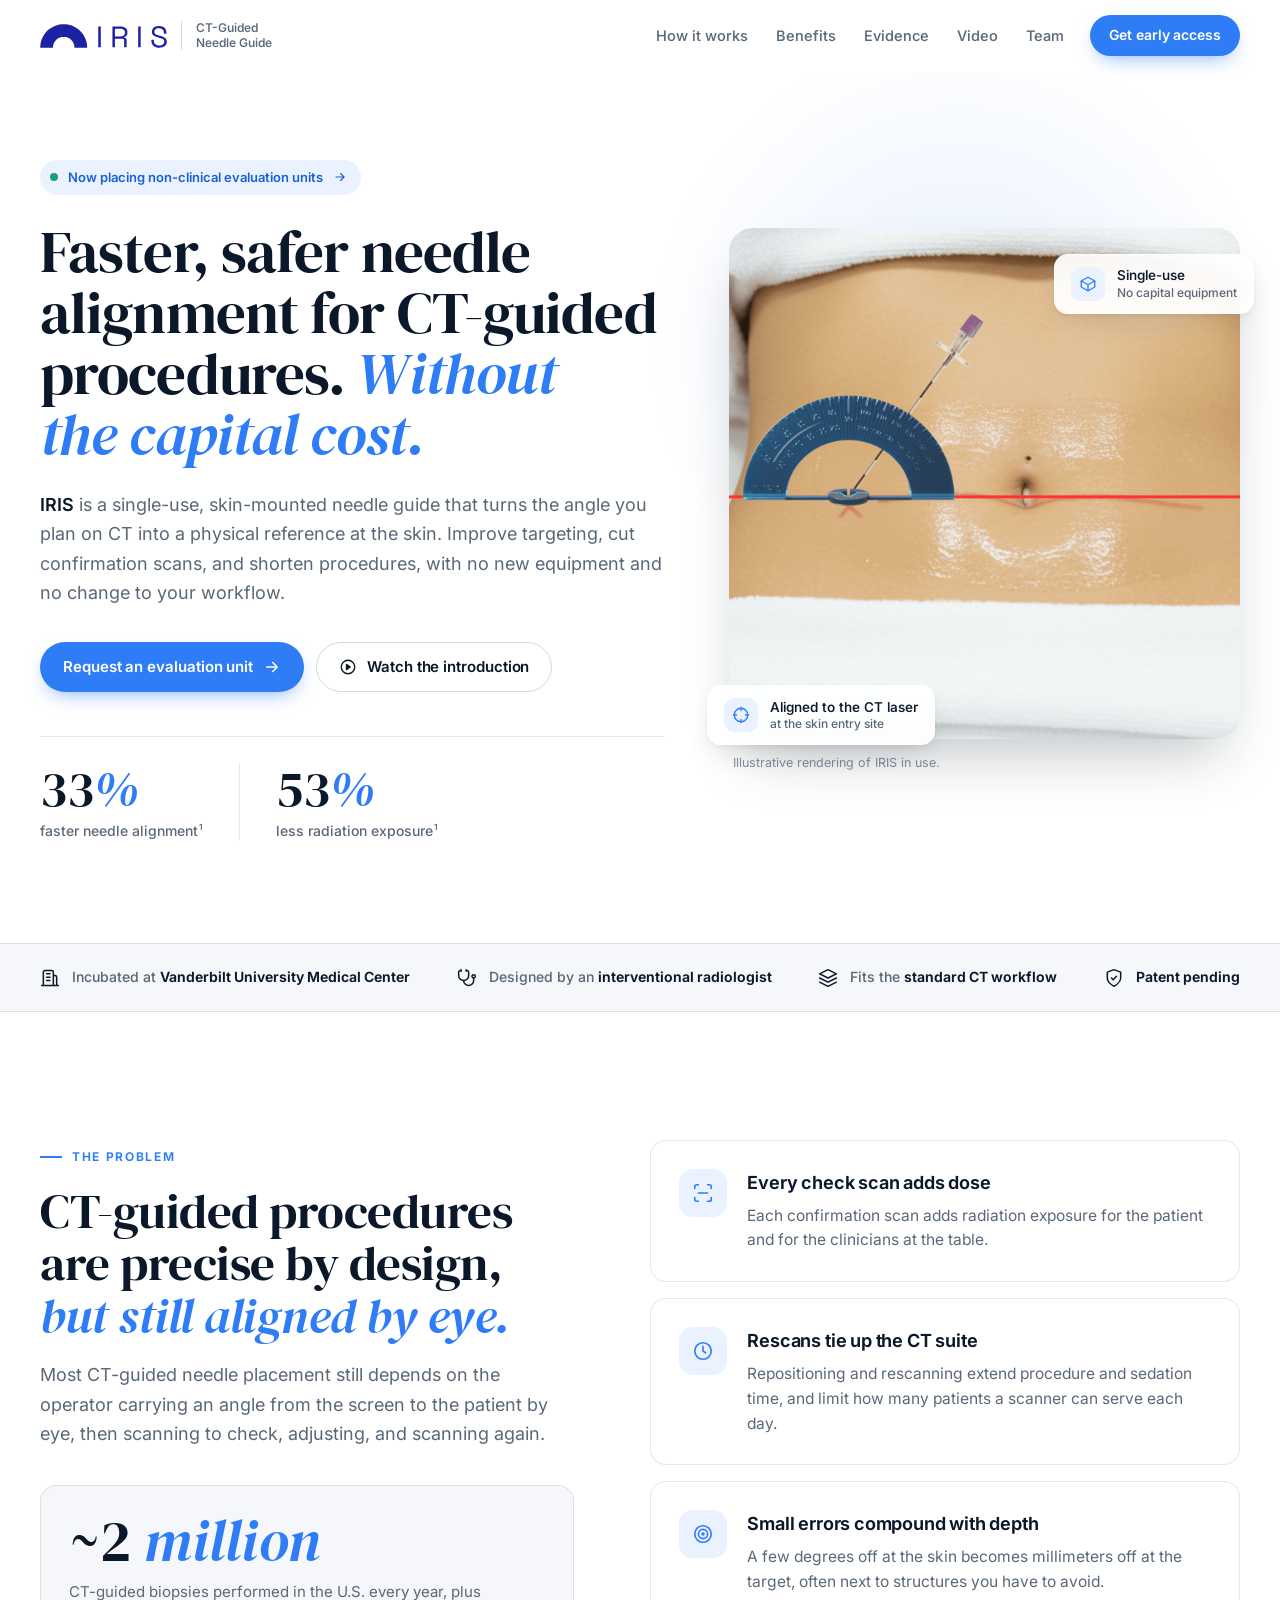
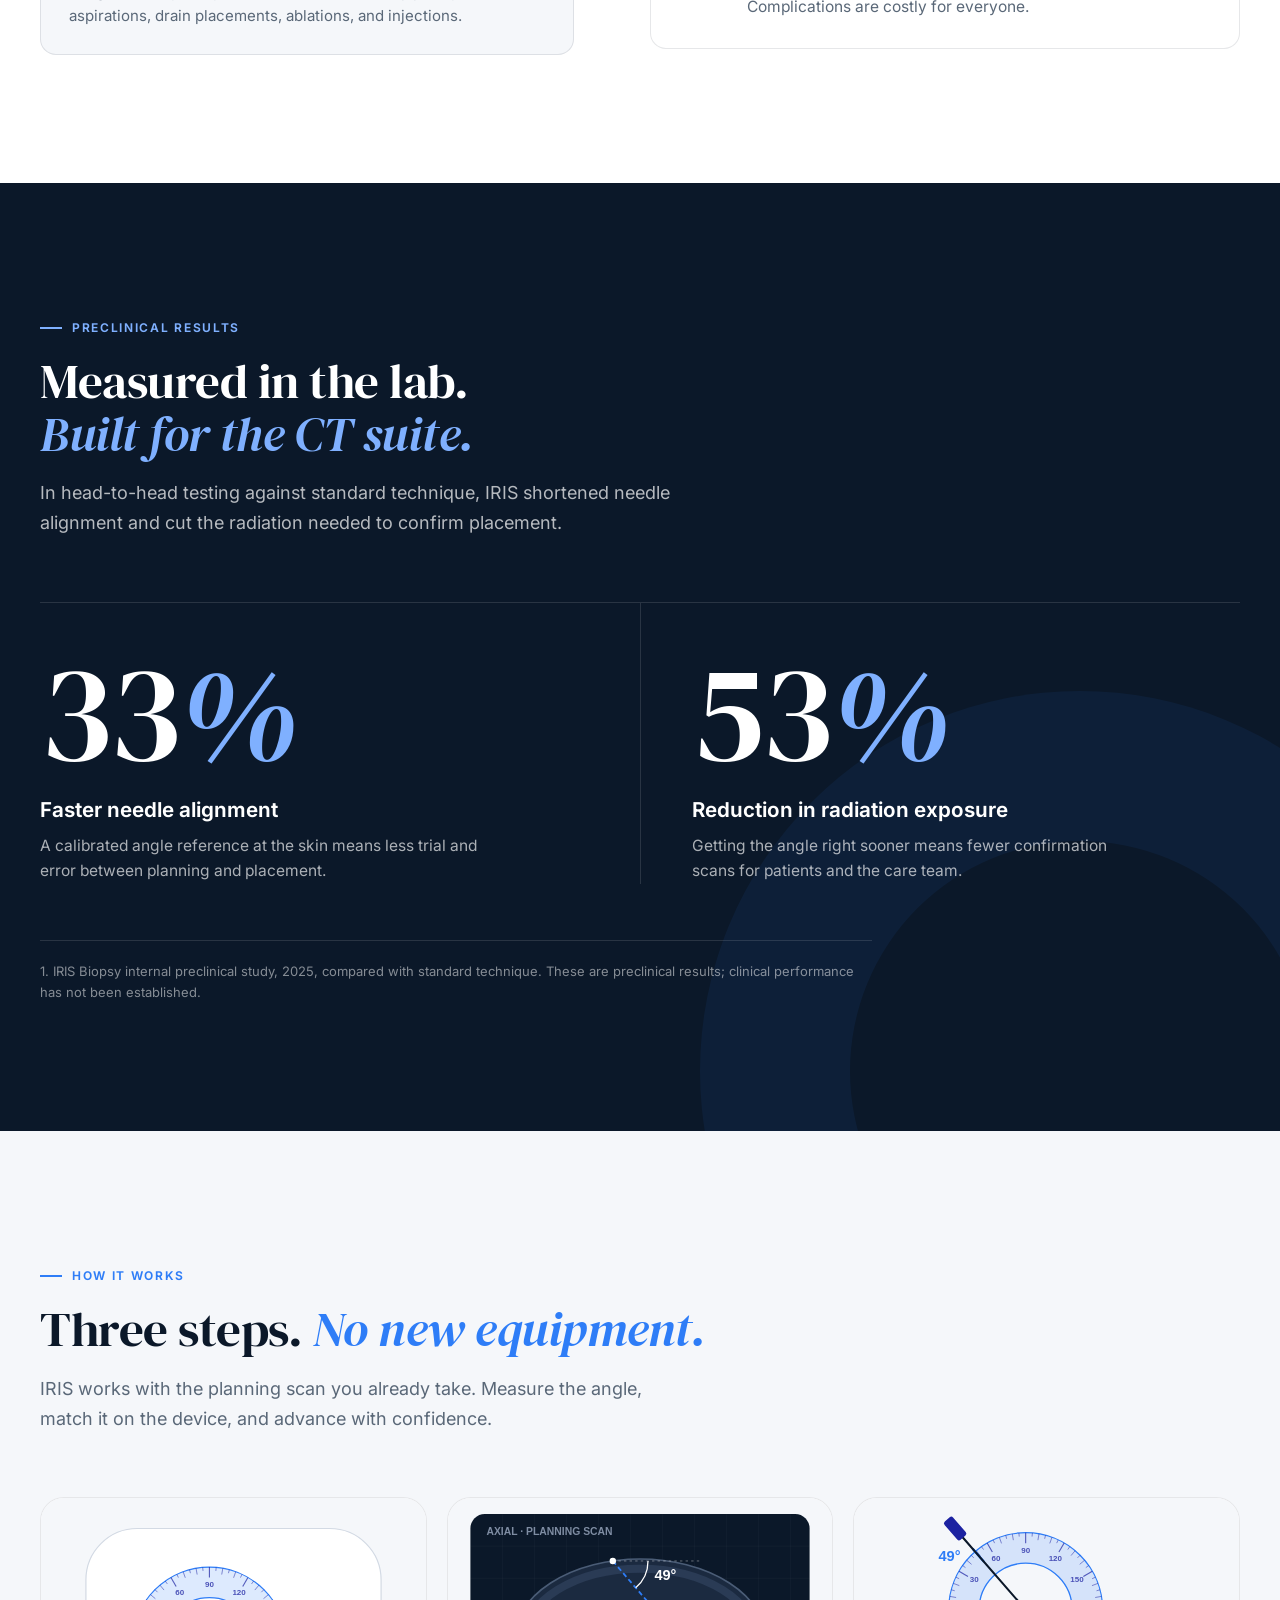
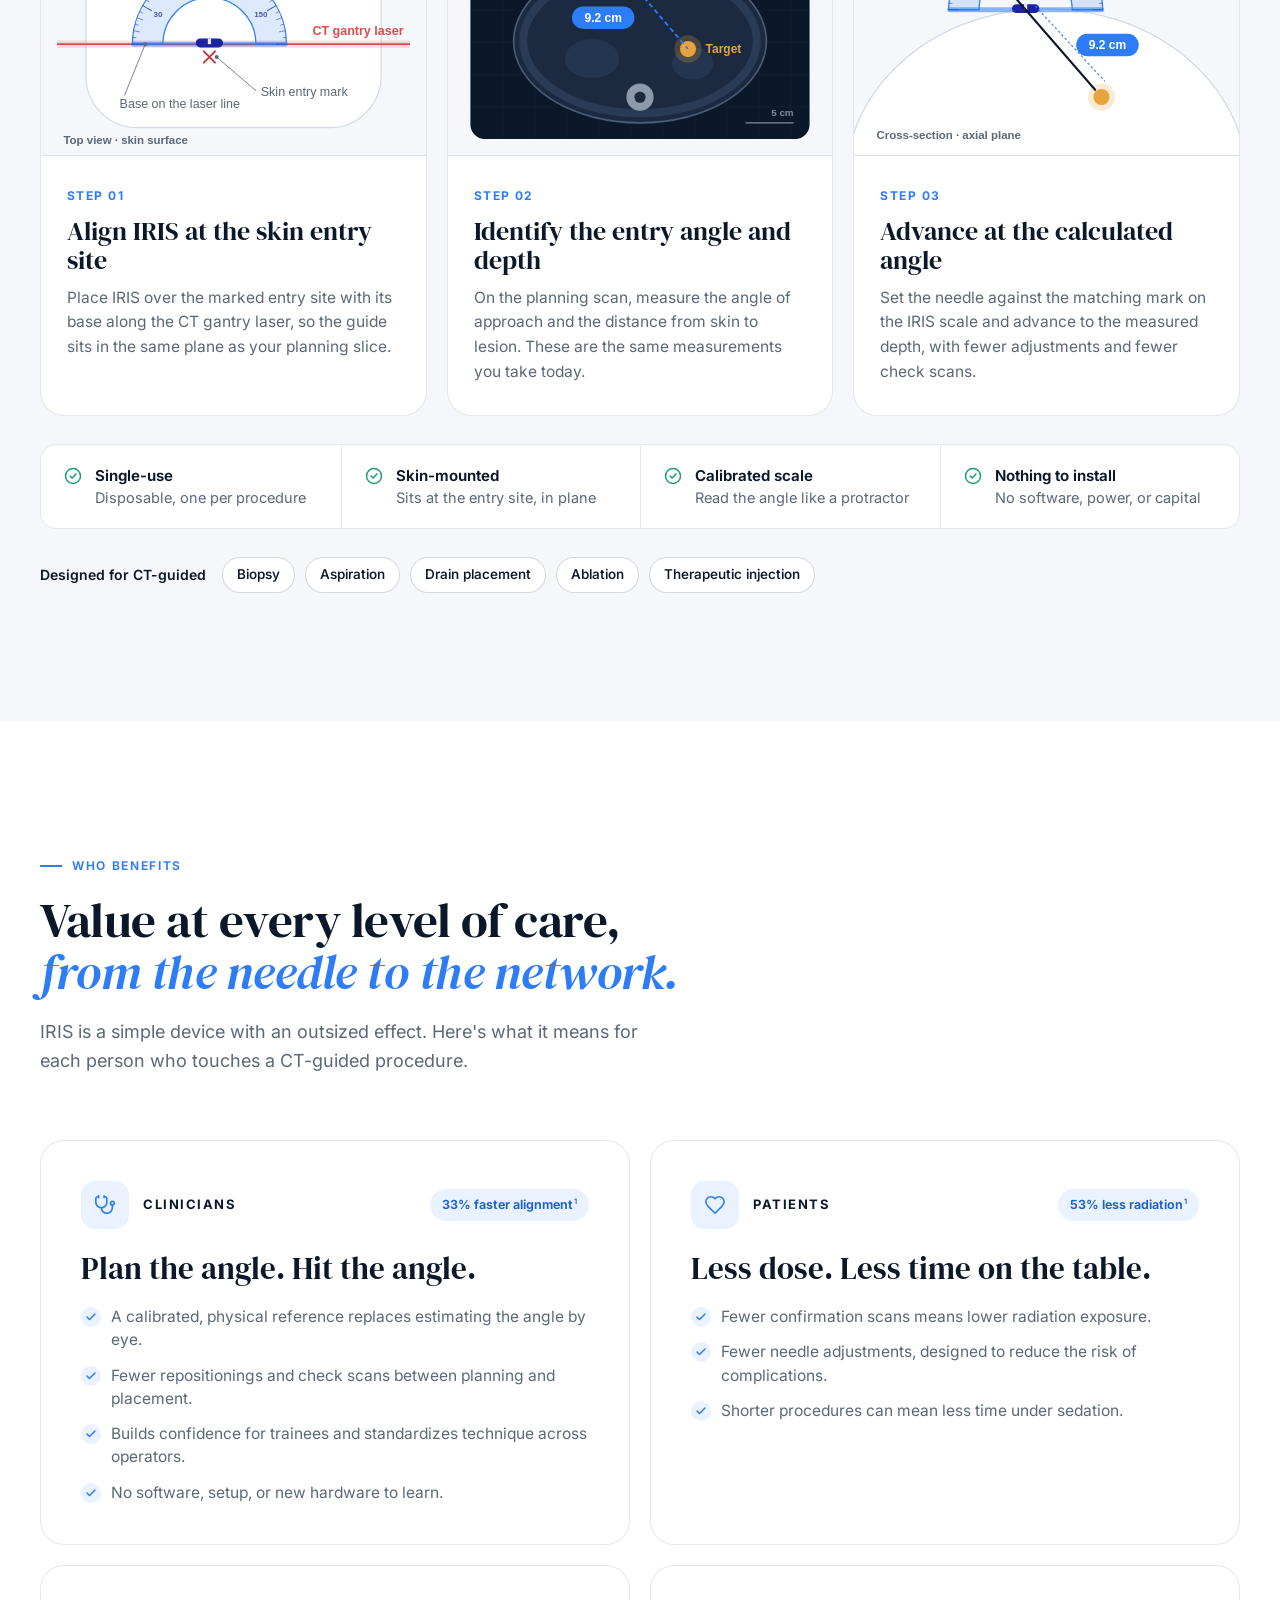
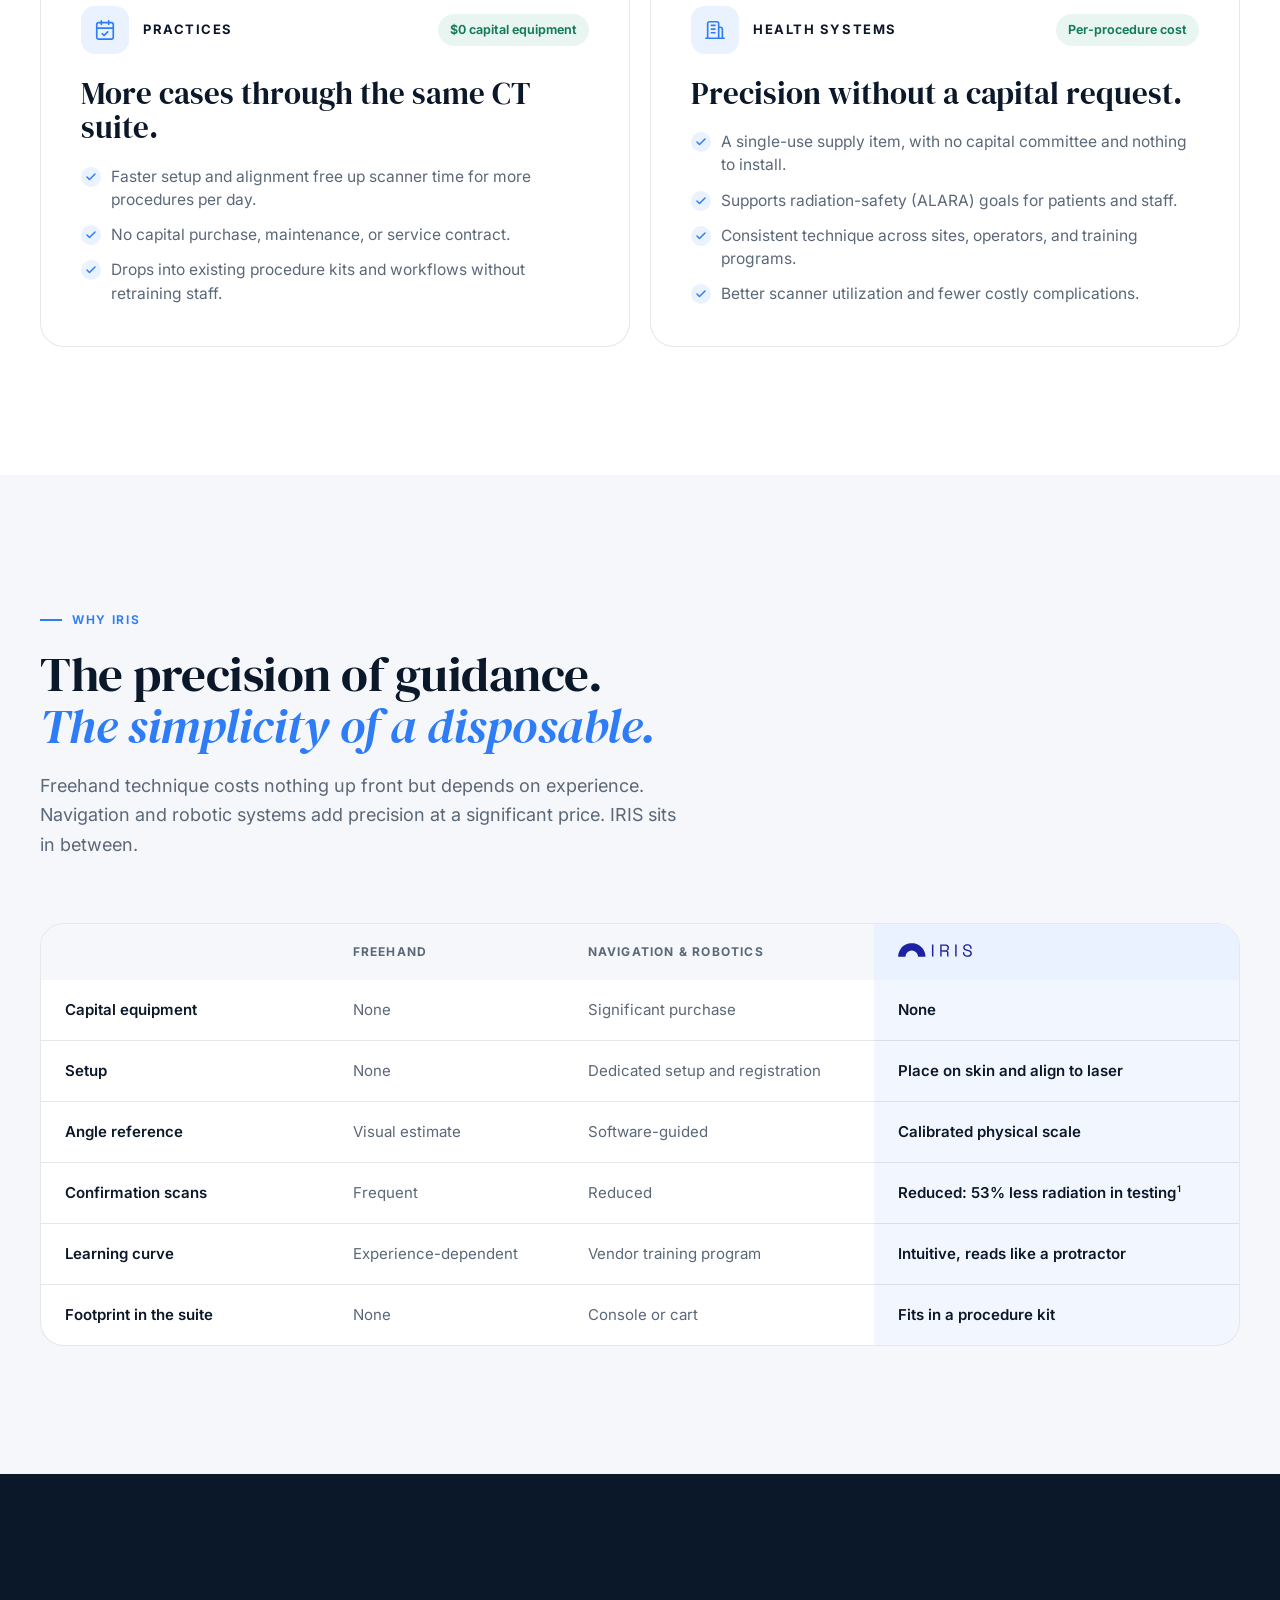
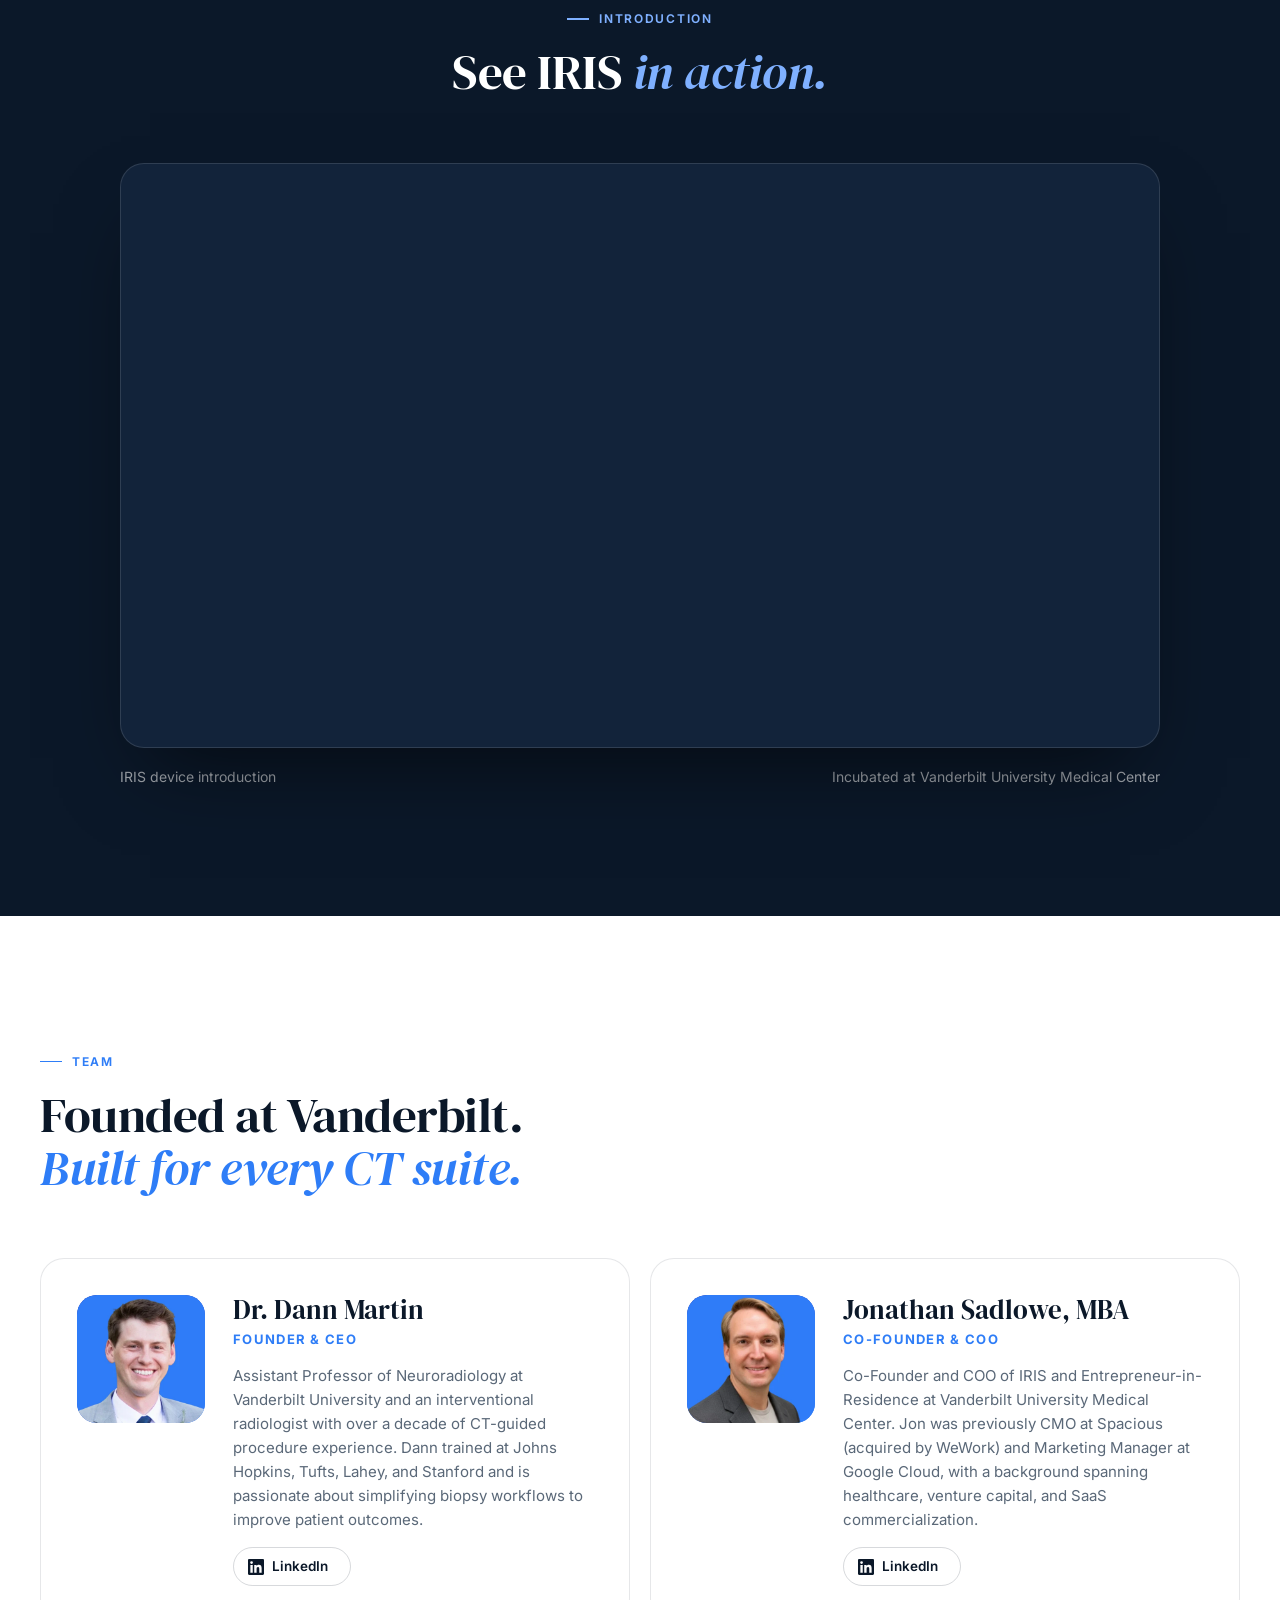
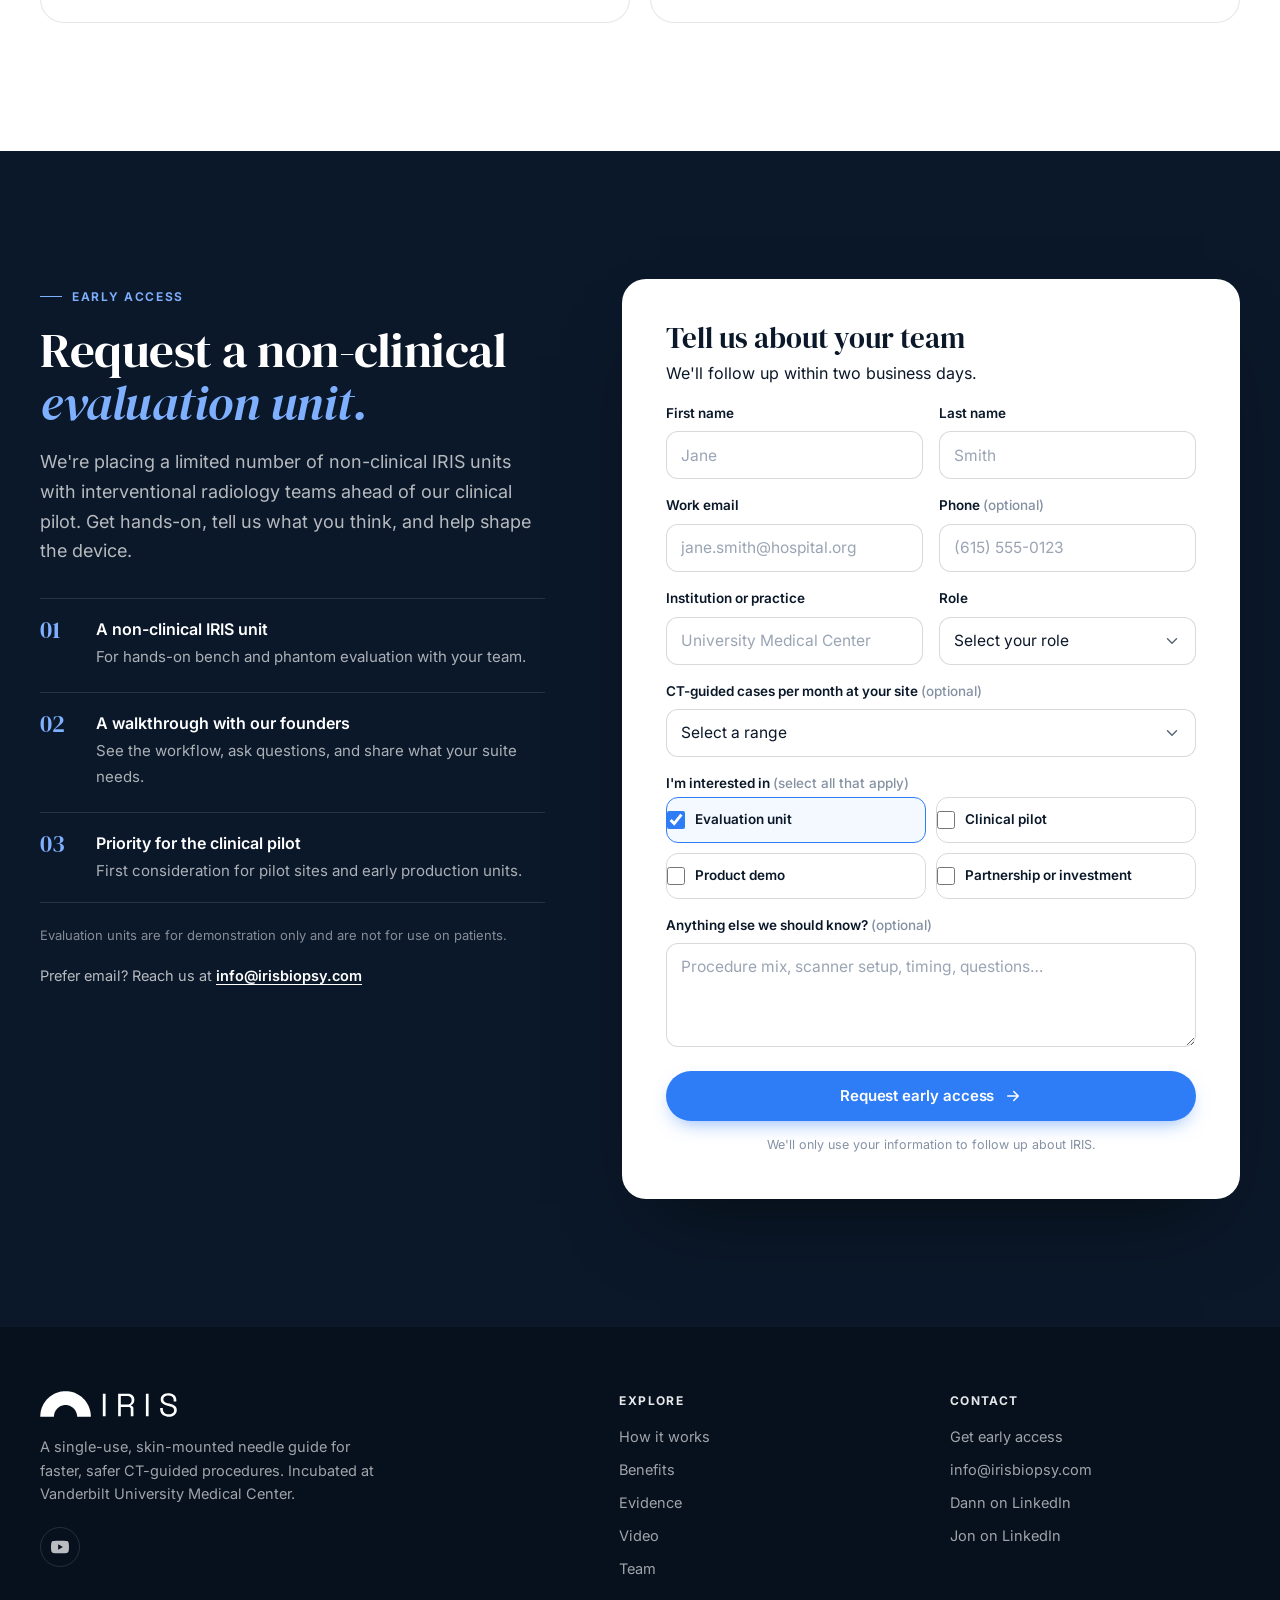
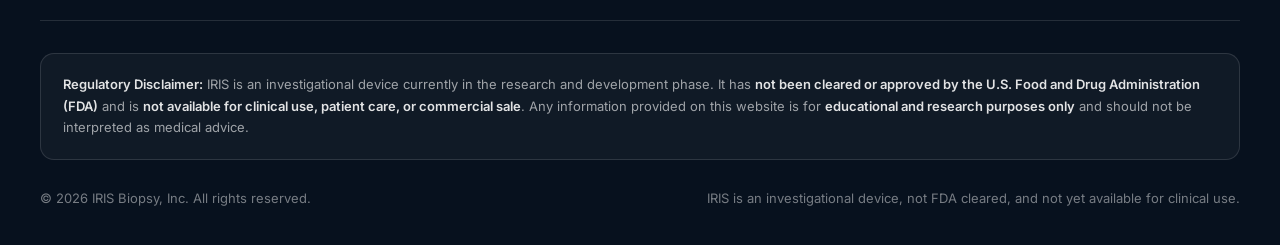
==== index.html @ 0bab1a39 "Add files via upload" ====
<!doctype html>
<html lang="en">
<head>
  <meta charset="utf-8" />
  <meta name="viewport" content="width=device-width, initial-scale=1" />
  <title>IRIS | CT-Guided Needle Guide: Faster, Safer Needle Alignment</title>
  <meta name="description" content="IRIS is a single-use, skin-mounted needle guide for CT-guided procedures. In preclinical testing: 33% faster needle alignment and 53% less radiation, with no capital equipment." />
  <link rel="canonical" href="https://www.irisbiopsy.com/" />
  <meta name="theme-color" content="#0B1829" />

  <!-- Social sharing -->
  <meta property="og:type" content="website" />
  <meta property="og:site_name" content="IRIS Biopsy" />
  <meta property="og:title" content="IRIS | Faster, safer needle alignment for CT-guided procedures" />
  <meta property="og:description" content="A single-use, skin-mounted needle guide. 33% faster needle alignment and 53% less radiation in preclinical testing, with no capital equipment." />
  <meta property="og:url" content="https://www.irisbiopsy.com/" />
  <meta property="og:image" content="https://www.irisbiopsy.com/assets/img/og-image.png" />
  <meta property="og:image:width" content="1200" />
  <meta property="og:image:height" content="630" />
  <meta name="twitter:card" content="summary_large_image" />
  <meta name="twitter:title" content="IRIS | Faster, safer needle alignment for CT-guided procedures" />
  <meta name="twitter:description" content="33% faster needle alignment and 53% less radiation in preclinical testing, with no capital equipment." />
  <meta name="twitter:image" content="https://www.irisbiopsy.com/assets/img/og-image.png" />

  <!-- Icons -->
  <link rel="icon" href="assets/img/favicon.svg" type="image/svg+xml" />
  <link rel="icon" href="assets/img/favicon-32.png" sizes="32x32" type="image/png" />
  <link rel="apple-touch-icon" href="assets/img/apple-touch-icon.png" />
  <link rel="manifest" href="site.webmanifest" />

  <!-- Fonts (self-hosted) -->
  <link rel="preload" href="assets/fonts/dm-serif-display-latin-400-normal.woff2" as="font" type="font/woff2" crossorigin />
  <link rel="preload" href="assets/fonts/inter-latin-wght-normal.woff2" as="font" type="font/woff2" crossorigin />

  <link rel="stylesheet" href="css/styles.css" />
  <script>document.documentElement.classList.add('js');</script>

  <script type="application/ld+json">
  {
    "@context": "https://schema.org",
    "@type": "Organization",
    "name": "IRIS Biopsy, Inc.",
    "url": "https://www.irisbiopsy.com/",
    "logo": "https://www.irisbiopsy.com/assets/img/icon-512.png",
    "description": "IRIS is a single-use, skin-mounted needle guide for CT-guided procedures.",
    "sameAs": ["https://www.youtube.com/@IRISBiopsy"],
    "founder": [
      { "@type": "Person", "name": "Dann Martin, MD", "jobTitle": "Founder & CEO" },
      { "@type": "Person", "name": "Jonathan Sadlowe, MBA", "jobTitle": "Co-Founder & COO" }
    ]
  }
  </script>

  <script src="js/config.js" defer></script>
  <script src="js/main.js" defer></script>
  <script src="js/analytics.js" defer></script>
</head>
<body>
  <!-- Icon sprite -->
  <svg width="0" height="0" style="position:absolute" aria-hidden="true" focusable="false">
    <defs>
      <symbol id="i-scan" viewBox="0 0 24 24" fill="none" stroke="currentColor" stroke-width="1.8" stroke-linecap="round" stroke-linejoin="round"><path d="M3 7V5a2 2 0 0 1 2-2h2M17 3h2a2 2 0 0 1 2 2v2M21 17v2a2 2 0 0 1-2 2h-2M7 21H5a2 2 0 0 1-2-2v-2"/><path d="M7 12h10"/></symbol>
      <symbol id="i-clock" viewBox="0 0 24 24" fill="none" stroke="currentColor" stroke-width="1.8" stroke-linecap="round" stroke-linejoin="round"><circle cx="12" cy="12" r="9"/><path d="M12 7v5l3 2"/></symbol>
      <symbol id="i-target" viewBox="0 0 24 24" fill="none" stroke="currentColor" stroke-width="1.8" stroke-linecap="round" stroke-linejoin="round"><circle cx="12" cy="12" r="9"/><circle cx="12" cy="12" r="5"/><circle cx="12" cy="12" r="1"/></symbol>
      <symbol id="i-crosshair" viewBox="0 0 24 24" fill="none" stroke="currentColor" stroke-width="1.8" stroke-linecap="round" stroke-linejoin="round"><circle cx="12" cy="12" r="9"/><path d="M22 12h-4M6 12H2M12 6V2M12 22v-4"/></symbol>
      <symbol id="i-box" viewBox="0 0 24 24" fill="none" stroke="currentColor" stroke-width="1.8" stroke-linecap="round" stroke-linejoin="round"><path d="M21 8 12 3 3 8v8l9 5 9-5V8Z"/><path d="m3 8 9 5 9-5M12 13v8"/></symbol>
      <symbol id="i-building" viewBox="0 0 24 24" fill="none" stroke="currentColor" stroke-width="1.8" stroke-linecap="round" stroke-linejoin="round"><path d="M4 21V5a2 2 0 0 1 2-2h8a2 2 0 0 1 2 2v16M16 9h2a2 2 0 0 1 2 2v10M2 21h20"/><path d="M8 7h4M8 11h4M8 15h4"/></symbol>
      <symbol id="i-stethoscope" viewBox="0 0 24 24" fill="none" stroke="currentColor" stroke-width="1.8" stroke-linecap="round" stroke-linejoin="round"><path d="M11 2v2M5 2v2M5 3H4a2 2 0 0 0-2 2v4a6 6 0 0 0 12 0V5a2 2 0 0 0-2-2h-1"/><path d="M8 15a6 6 0 0 0 12 0v-3"/><circle cx="20" cy="10" r="2"/></symbol>
      <symbol id="i-shield" viewBox="0 0 24 24" fill="none" stroke="currentColor" stroke-width="1.8" stroke-linecap="round" stroke-linejoin="round"><path d="M12 22s8-4 8-10V5l-8-3-8 3v7c0 6 8 10 8 10Z"/><path d="m9 12 2 2 4-4"/></symbol>
      <symbol id="i-layers" viewBox="0 0 24 24" fill="none" stroke="currentColor" stroke-width="1.8" stroke-linecap="round" stroke-linejoin="round"><path d="m12 2 10 5-10 5L2 7l10-5Z"/><path d="m2 17 10 5 10-5"/><path d="m2 12 10 5 10-5"/></symbol>
      <symbol id="i-heart" viewBox="0 0 24 24" fill="none" stroke="currentColor" stroke-width="1.8" stroke-linecap="round" stroke-linejoin="round"><path d="M19 14c1.5-1.5 3-3.2 3-5.5A5.5 5.5 0 0 0 16.5 3c-1.8 0-3 .5-4.5 2-1.5-1.5-2.7-2-4.5-2A5.5 5.5 0 0 0 2 8.5c0 2.3 1.5 4 3 5.5l7 7 7-7Z"/></symbol>
      <symbol id="i-calendar" viewBox="0 0 24 24" fill="none" stroke="currentColor" stroke-width="1.8" stroke-linecap="round" stroke-linejoin="round"><rect x="3" y="4" width="18" height="18" rx="2"/><path d="M16 2v4M8 2v4M3 10h18M9 16l2 2 4-4"/></symbol>
      <symbol id="i-check" viewBox="0 0 24 24" fill="none" stroke="currentColor" stroke-width="2.2" stroke-linecap="round" stroke-linejoin="round"><path d="M20 6 9 17l-5-5"/></symbol>
      <symbol id="i-check-circle" viewBox="0 0 24 24" fill="none" stroke="currentColor" stroke-width="1.8" stroke-linecap="round" stroke-linejoin="round"><circle cx="12" cy="12" r="9"/><path d="m8.5 12 2.5 2.5 4.5-5"/></symbol>
      <symbol id="i-play" viewBox="0 0 24 24" fill="none" stroke="currentColor" stroke-width="1.8" stroke-linecap="round" stroke-linejoin="round"><circle cx="12" cy="12" r="9"/><path d="m10 8.5 5 3.5-5 3.5v-7Z" fill="currentColor"/></symbol>
      <symbol id="i-arrow" viewBox="0 0 24 24" fill="none" stroke="currentColor" stroke-width="2" stroke-linecap="round" stroke-linejoin="round"><path d="M5 12h14M13 6l6 6-6 6"/></symbol>
      <symbol id="i-linkedin" viewBox="0 0 24 24" fill="currentColor"><path d="M20.45 20.45h-3.56v-5.57c0-1.33-.03-3.04-1.85-3.04-1.86 0-2.14 1.45-2.14 2.94v5.67H9.35V9h3.41v1.56h.05c.48-.9 1.64-1.85 3.37-1.85 3.6 0 4.27 2.37 4.27 5.46v6.28ZM5.34 7.43a2.06 2.06 0 1 1 0-4.13 2.06 2.06 0 0 1 0 4.13ZM7.12 20.45H3.56V9h3.56v11.45ZM22.22 0H1.77C.79 0 0 .77 0 1.73v20.54C0 23.23.79 24 1.77 24h20.45c.98 0 1.78-.77 1.78-1.73V1.73C24 .77 23.2 0 22.22 0Z"/></symbol>
      <symbol id="i-youtube" viewBox="0 0 24 24" fill="currentColor"><path d="M23.5 6.19a3.02 3.02 0 0 0-2.12-2.14C19.5 3.55 12 3.55 12 3.55s-7.5 0-9.38.5A3.02 3.02 0 0 0 .5 6.19C0 8.07 0 12 0 12s0 3.93.5 5.81a3.02 3.02 0 0 0 2.12 2.14c1.88.5 9.38.5 9.38.5s7.5 0 9.38-.5a3.02 3.02 0 0 0 2.12-2.14C24 15.93 24 12 24 12s0-3.93-.5-5.81ZM9.55 15.57V8.43L15.82 12l-6.27 3.57Z"/></symbol>
      <symbol id="i-mail" viewBox="0 0 24 24" fill="none" stroke="currentColor" stroke-width="1.8" stroke-linecap="round" stroke-linejoin="round"><rect x="2" y="4" width="20" height="16" rx="2"/><path d="m22 7-10 6L2 7"/></symbol>
    </defs>
  </svg>

  <a class="skip-link" href="#main">Skip to content</a>

  <!-- ============ Header ============ -->
  <header class="site-header" id="top">
    <div class="container header-inner">
      <a class="brand" href="#top" aria-label="IRIS Biopsy, back to top">
        <img src="assets/img/iris-logo.svg" alt="IRIS" width="127" height="24" />
        <span class="brand-tag">CT-Guided<br />Needle Guide</span>
      </a>

      <button class="nav-toggle" type="button" aria-expanded="false" aria-controls="site-nav" aria-label="Open menu">
        <span></span>
      </button>

      <nav class="nav" id="site-nav" aria-label="Primary">
        <a href="#how-it-works">How it works</a>
        <a href="#benefits">Benefits</a>
        <a href="#evidence">Evidence</a>
        <a href="#video">Video</a>
        <a href="#team">Team</a>
        <a class="btn btn--primary btn--sm" href="#early-access">Get early access</a>
      </nav>
    </div>
  </header>

  <main id="main">

    <!-- ============ Hero ============ -->
    <section class="hero" aria-labelledby="hero-title">
      <div class="container hero-grid">
        <div class="hero-copy">
          <a class="status-pill reveal" href="#early-access">
            <span class="dot" aria-hidden="true"></span>
            Now placing non-clinical evaluation units
            <svg class="arrow" width="14" height="14" aria-hidden="true"><use href="#i-arrow" /></svg>
          </a>

          <h1 class="display reveal" id="hero-title" data-delay="1">
            Faster, safer needle alignment for <span class="nowrap">CT-guided</span> procedures. <em>Without the capital cost.</em>
          </h1>

          <p class="lead reveal" data-delay="2">
            <strong style="color:var(--navy);font-weight:600">IRIS</strong> is a single-use, skin-mounted needle guide that turns the angle you plan on CT into a physical reference at the skin. Improve targeting, cut confirmation scans, and shorten procedures, with no new equipment and no change to your workflow.
          </p>

          <div class="hero-ctas reveal" data-delay="2">
            <a class="btn btn--primary" href="#early-access">
              Request an evaluation unit
              <svg aria-hidden="true"><use href="#i-arrow" /></svg>
            </a>
            <a class="btn btn--ghost" href="#video">
              <svg aria-hidden="true"><use href="#i-play" /></svg>
              Watch the introduction
            </a>
          </div>

          <div class="hero-stats reveal" data-delay="3">
            <div class="hero-stat">
              <div class="num"><span data-count="33">33</span><em>%</em></div>
              <div class="lbl">faster needle alignment<sup class="fn"><a href="#fn-1" aria-label="See footnote 1">1</a></sup></div>
            </div>
            <div class="hero-stat">
              <div class="num"><span data-count="53">53</span><em>%</em></div>
              <div class="lbl">less radiation exposure<sup class="fn"><a href="#fn-1" aria-label="See footnote 1">1</a></sup></div>
            </div>
          </div>
        </div>

        <div class="hero-media reveal" data-delay="2">
          <div class="hero-frame">
            <picture>
              <source srcset="assets/img/iris-hero-still.webp" type="image/webp" media="(prefers-reduced-motion: reduce)" />
              <img src="assets/img/iris-hero.gif" width="1400" height="1400" alt="Animation of IRIS on a patient's abdomen: the guide is aligned to the red CT gantry laser over the skin entry site, then its angle scale is raised and a biopsy needle is advanced through the center hub." fetchpriority="high" />
            </picture>
          </div>
          <div class="hero-chip hero-chip--a">
            <span class="ico"><svg aria-hidden="true"><use href="#i-crosshair" /></svg></span>
            <span>Aligned to the CT laser<small>at the skin entry site</small></span>
          </div>
          <div class="hero-chip hero-chip--b">
            <span class="ico"><svg aria-hidden="true"><use href="#i-box" /></svg></span>
            <span>Single-use<small>No capital equipment</small></span>
          </div>
          <p class="hero-caption">Illustrative rendering of IRIS in use.</p>
        </div>
      </div>
    </section>

    <!-- ============ Trust strip ============ -->
    <div class="trust">
      <div class="container trust-inner">
        <div class="trust-item"><svg aria-hidden="true"><use href="#i-building" /></svg><span>Incubated at <strong>Vanderbilt University Medical Center</strong></span></div>
        <div class="trust-item"><svg aria-hidden="true"><use href="#i-stethoscope" /></svg><span>Designed by an <strong>interventional radiologist</strong></span></div>
        <div class="trust-item"><svg aria-hidden="true"><use href="#i-layers" /></svg><span>Fits the <strong>standard CT workflow</strong></span></div>
        <div class="trust-item"><svg aria-hidden="true"><use href="#i-shield" /></svg><span><strong>Patent pending</strong></span></div>
      </div>
    </div>

    <!-- ============ Problem ============ -->
    <section class="section" id="problem" aria-labelledby="problem-title">
      <div class="container problem-grid">
        <div class="section-head reveal">
          <p class="eyebrow">The problem</p>
          <h2 class="h2" id="problem-title">CT-guided procedures are precise by design, <em>but still aligned by eye.</em></h2>
          <p class="lead">Most CT-guided needle placement still depends on the operator carrying an angle from the screen to the patient by eye, then scanning to check, adjusting, and scanning again.</p>
          <div class="big-figure">
            <div class="num">~2 <em>million</em></div>
            <p>CT-guided biopsies performed in the U.S. every year, plus aspirations, drain placements, ablations, and injections.</p>
          </div>
        </div>

        <div class="problem-list">
          <article class="problem-card reveal">
            <span class="icon-tile"><svg aria-hidden="true"><use href="#i-scan" /></svg></span>
            <div>
              <h3>Every check scan adds dose</h3>
              <p>Each confirmation scan adds radiation exposure for the patient and for the clinicians at the table.</p>
            </div>
          </article>
          <article class="problem-card reveal" data-delay="1">
            <span class="icon-tile"><svg aria-hidden="true"><use href="#i-clock" /></svg></span>
            <div>
              <h3>Rescans tie up the CT suite</h3>
              <p>Repositioning and rescanning extend procedure and sedation time, and limit how many patients a scanner can serve each day.</p>
            </div>
          </article>
          <article class="problem-card reveal" data-delay="2">
            <span class="icon-tile"><svg aria-hidden="true"><use href="#i-target" /></svg></span>
            <div>
              <h3>Small errors compound with depth</h3>
              <p>A few degrees off at the skin becomes millimeters off at the target, often next to structures you have to avoid. Complications are costly for everyone.</p>
            </div>
          </article>
        </div>
      </div>
    </section>

    <!-- ============ Evidence ============ -->
    <section class="section section--dark evidence" id="evidence" aria-labelledby="evidence-title">
      <div class="container">
        <div class="section-head reveal">
          <p class="eyebrow">Preclinical results</p>
          <h2 class="h2" id="evidence-title">Measured in the lab. <em>Built for the CT suite.</em></h2>
          <p class="lead">In head-to-head testing against standard technique, IRIS shortened needle alignment and cut the radiation needed to confirm placement.</p>
        </div>

        <div class="stat-grid">
          <div class="stat reveal">
            <div class="num"><span data-count="33">33</span><em>%</em></div>
            <h3>Faster needle alignment</h3>
            <p>A calibrated angle reference at the skin means less trial and error between planning and placement.</p>
          </div>
          <div class="stat reveal" data-delay="1">
            <div class="num"><span data-count="53">53</span><em>%</em></div>
            <h3>Reduction in radiation exposure</h3>
            <p>Getting the angle right sooner means fewer confirmation scans for patients and the care team.</p>
          </div>
        </div>

        <p class="footnote" id="fn-1">
          1. IRIS Biopsy internal preclinical study, 2025, compared with standard technique. These are preclinical results; clinical performance has not been established.
        </p>
      </div>
    </section>

    <!-- ============ How it works ============ -->
    <section class="section section--light" id="how-it-works" aria-labelledby="how-title">
      <div class="container">
        <div class="section-head reveal">
          <p class="eyebrow">How it works</p>
          <h2 class="h2" id="how-title">Three steps. <em>No new equipment.</em></h2>
          <p class="lead">IRIS works with the planning scan you already take. Measure the angle, match it on the device, and advance with confidence.</p>
        </div>

        <ol class="steps" role="list" style="list-style:none;margin:0;padding:0">
          <li class="step reveal">
            <div class="step-media"><img src="assets/img/step-1-align.svg" width="480" height="320" alt="Top view: IRIS sits on the skin over the entry mark, with its base along the red CT gantry laser line." loading="lazy" /></div>
            <div class="step-body">
              <p class="step-num">Step 01</p>
              <h3>Align IRIS at the skin entry site</h3>
              <p>Place IRIS over the marked entry site with its base along the CT gantry laser, so the guide sits in the same plane as your planning slice.</p>
            </div>
          </li>
          <li class="step reveal" data-delay="1">
            <div class="step-media"><img src="assets/img/step-2-measure.svg" width="480" height="320" alt="Axial CT planning slice showing a trajectory from the skin entry point to the target at 49 degrees and 9.2 centimeters deep." loading="lazy" /></div>
            <div class="step-body">
              <p class="step-num">Step 02</p>
              <h3>Identify the entry angle and depth</h3>
              <p>On the planning scan, measure the angle of approach and the distance from skin to lesion. These are the same measurements you take today.</p>
            </div>
          </li>
          <li class="step reveal" data-delay="2">
            <div class="step-media"><img src="assets/img/step-3-advance.svg" width="480" height="320" alt="Cross-section showing the needle passing through the IRIS hub along the 49 degree mark and advancing to the lesion at the measured depth." loading="lazy" /></div>
            <div class="step-body">
              <p class="step-num">Step 03</p>
              <h3>Advance at the calculated angle</h3>
              <p>Set the needle against the matching mark on the IRIS scale and advance to the measured depth, with fewer adjustments and fewer check scans.</p>
            </div>
          </li>
        </ol>

        <div class="spec-row reveal">
          <div class="spec"><svg aria-hidden="true"><use href="#i-check-circle" /></svg><span><strong>Single-use</strong>Disposable, one per procedure</span></div>
          <div class="spec"><svg aria-hidden="true"><use href="#i-check-circle" /></svg><span><strong>Skin-mounted</strong>Sits at the entry site, in plane</span></div>
          <div class="spec"><svg aria-hidden="true"><use href="#i-check-circle" /></svg><span><strong>Calibrated scale</strong>Read the angle like a protractor</span></div>
          <div class="spec"><svg aria-hidden="true"><use href="#i-check-circle" /></svg><span><strong>Nothing to install</strong>No software, power, or capital</span></div>
        </div>

        <div class="procedures reveal">
          <span class="label">Designed for CT-guided</span>
          <span class="chip">Biopsy</span>
          <span class="chip">Aspiration</span>
          <span class="chip">Drain placement</span>
          <span class="chip">Ablation</span>
          <span class="chip">Therapeutic injection</span>
        </div>
      </div>
    </section>

    <!-- ============ Benefits ============ -->
    <section class="section" id="benefits" aria-labelledby="benefits-title">
      <div class="container">
        <div class="section-head reveal">
          <p class="eyebrow">Who benefits</p>
          <h2 class="h2" id="benefits-title">Value at every level of care, <em>from the needle to the network.</em></h2>
          <p class="lead">IRIS is a simple device with an outsized effect. Here's what it means for each person who touches a CT-guided procedure.</p>
        </div>

        <div class="benefit-grid">
          <article class="benefit reveal">
            <div class="benefit-top">
              <span class="benefit-who"><span class="icon-tile"><svg aria-hidden="true"><use href="#i-stethoscope" /></svg></span>Clinicians</span>
              <span class="metric">33% faster alignment<sup class="fn">1</sup></span>
            </div>
            <h3>Plan the angle. Hit the angle.</h3>
            <ul class="checks">
              <li>A calibrated, physical reference replaces estimating the angle by eye.</li>
              <li>Fewer repositionings and check scans between planning and placement.</li>
              <li>Builds confidence for trainees and standardizes technique across operators.</li>
              <li>No software, setup, or new hardware to learn.</li>
            </ul>
          </article>

          <article class="benefit reveal" data-delay="1">
            <div class="benefit-top">
              <span class="benefit-who"><span class="icon-tile"><svg aria-hidden="true"><use href="#i-heart" /></svg></span>Patients</span>
              <span class="metric">53% less radiation<sup class="fn">1</sup></span>
            </div>
            <h3>Less dose. Less time on the table.</h3>
            <ul class="checks">
              <li>Fewer confirmation scans means lower radiation exposure.</li>
              <li>Fewer needle adjustments, designed to reduce the risk of complications.</li>
              <li>Shorter procedures can mean less time under sedation.</li>
            </ul>
          </article>

          <article class="benefit reveal">
            <div class="benefit-top">
              <span class="benefit-who"><span class="icon-tile"><svg aria-hidden="true"><use href="#i-calendar" /></svg></span>Practices</span>
              <span class="metric metric--teal">$0 capital equipment</span>
            </div>
            <h3>More cases through the same CT suite.</h3>
            <ul class="checks">
              <li>Faster setup and alignment free up scanner time for more procedures per day.</li>
              <li>No capital purchase, maintenance, or service contract.</li>
              <li>Drops into existing procedure kits and workflows without retraining staff.</li>
            </ul>
          </article>

          <article class="benefit reveal" data-delay="1">
            <div class="benefit-top">
              <span class="benefit-who"><span class="icon-tile"><svg aria-hidden="true"><use href="#i-building" /></svg></span>Health systems</span>
              <span class="metric metric--teal">Per-procedure cost</span>
            </div>
            <h3>Precision without a capital request.</h3>
            <ul class="checks">
              <li>A single-use supply item, with no capital committee and nothing to install.</li>
              <li>Supports radiation-safety (ALARA) goals for patients and staff.</li>
              <li>Consistent technique across sites, operators, and training programs.</li>
              <li>Better scanner utilization and fewer costly complications.</li>
            </ul>
          </article>
        </div>
      </div>
    </section>

    <!-- ============ Compare ============ -->
    <section class="section section--light" id="compare" aria-labelledby="compare-title">
      <div class="container">
        <div class="section-head reveal">
          <p class="eyebrow">Why IRIS</p>
          <h2 class="h2" id="compare-title">The precision of guidance. <em>The simplicity of a disposable.</em></h2>
          <p class="lead">Freehand technique costs nothing up front but depends on experience. Navigation and robotic systems add precision at a significant price. IRIS sits in between.</p>
        </div>

        <div class="compare-wrap reveal">
          <table class="compare">
            <caption class="visually-hidden">Comparison of freehand technique, navigation and robotic systems, and IRIS</caption>
            <thead>
              <tr>
                <th scope="col"><span class="visually-hidden">Attribute</span></th>
                <th scope="col">Freehand</th>
                <th scope="col">Navigation &amp; robotics</th>
                <th scope="col" class="is-iris"><img src="assets/img/iris-logo.svg" alt="IRIS" width="74" height="14" /></th>
              </tr>
            </thead>
            <tbody>
              <tr>
                <th scope="row">Capital equipment</th>
                <td data-label="Freehand">None</td>
                <td data-label="Navigation">Significant purchase</td>
                <td data-label="IRIS" class="is-iris">None</td>
              </tr>
              <tr>
                <th scope="row">Setup</th>
                <td data-label="Freehand">None</td>
                <td data-label="Navigation">Dedicated setup and registration</td>
                <td data-label="IRIS" class="is-iris">Place on skin and align to laser</td>
              </tr>
              <tr>
                <th scope="row">Angle reference</th>
                <td data-label="Freehand">Visual estimate</td>
                <td data-label="Navigation">Software-guided</td>
                <td data-label="IRIS" class="is-iris">Calibrated physical scale</td>
              </tr>
              <tr>
                <th scope="row">Confirmation scans</th>
                <td data-label="Freehand">Frequent</td>
                <td data-label="Navigation">Reduced</td>
                <td data-label="IRIS" class="is-iris"><span>Reduced: 53% less radiation in testing<sup class="fn">1</sup></span></td>
              </tr>
              <tr>
                <th scope="row">Learning curve</th>
                <td data-label="Freehand">Experience-dependent</td>
                <td data-label="Navigation">Vendor training program</td>
                <td data-label="IRIS" class="is-iris">Intuitive, reads like a protractor</td>
              </tr>
              <tr>
                <th scope="row">Footprint in the suite</th>
                <td data-label="Freehand">None</td>
                <td data-label="Navigation">Console or cart</td>
                <td data-label="IRIS" class="is-iris">Fits in a procedure kit</td>
              </tr>
            </tbody>
          </table>
        </div>
      </div>
    </section>

    <!-- ============ Video ============ -->
    <section class="section section--dark" id="video" aria-labelledby="video-title">
      <div class="container">
        <div class="section-head section-head--center reveal">
          <p class="eyebrow">Introduction</p>
          <h2 class="h2" id="video-title">See IRIS <em>in action.</em></h2>
        </div>
        <div class="video-frame reveal">
          <!-- Video: to swap, paste the new embed's src URL here, including its ?h= value -->
          <iframe
            src="https://player.vimeo.com/video/1120831240?h=96beb7e7fe&amp;badge=0&amp;autopause=0&amp;byline=0&amp;title=0&amp;dnt=1"
            title="IRIS device introduction"
            loading="lazy"
            referrerpolicy="strict-origin-when-cross-origin"
            allow="autoplay; fullscreen; picture-in-picture; clipboard-write; encrypted-media; web-share"
            allowfullscreen></iframe>
        </div>
        <div class="video-meta">
          <span>IRIS device introduction</span>
          <span>Incubated at Vanderbilt University Medical Center</span>
        </div>
      </div>
    </section>

    <!-- ============ Team ============ -->
    <section class="section" id="team" aria-labelledby="team-title">
      <div class="container">
        <div class="section-head reveal">
          <p class="eyebrow">Team</p>
          <h2 class="h2" id="team-title">Founded at Vanderbilt. <em>Built for every CT suite.</em></h2>
        </div>

        <div class="team-grid">
          <article class="person reveal">
            <div class="avatar">
              <span class="initials" aria-hidden="true">DM</span>
              <img src="assets/img/team-dann-martin.webp" alt="Dr. Dann Martin" width="400" height="400" loading="lazy" data-fallback />
            </div>
            <div>
              <h3>Dr. Dann Martin</h3>
              <p class="role">Founder &amp; CEO</p>
              <p>Assistant Professor of Neuroradiology at Vanderbilt University and an interventional radiologist with over a decade of CT-guided procedure experience. Dann trained at Johns Hopkins, Tufts, Lahey, and Stanford and is passionate about simplifying biopsy workflows to improve patient outcomes.</p>
              <div class="links">
                <a class="icon-link" href="https://www.linkedin.com/in/dann-martin-md-ms-75003593/" target="_blank" rel="noopener">
                  <svg aria-hidden="true"><use href="#i-linkedin" /></svg>LinkedIn<span class="visually-hidden"> profile for Dann Martin (opens in a new tab)</span>
                </a>
              </div>
            </div>
          </article>

          <article class="person reveal" data-delay="1">
            <div class="avatar">
              <span class="initials" aria-hidden="true">JS</span>
              <img src="assets/img/team-jonathan-sadlowe.webp" alt="Jonathan Sadlowe" width="400" height="400" loading="lazy" data-fallback />
            </div>
            <div>
              <h3>Jonathan Sadlowe, MBA</h3>
              <p class="role">Co-Founder &amp; COO</p>
              <p>Co-Founder and COO of IRIS and Entrepreneur-in-Residence at Vanderbilt University Medical Center. Jon was previously CMO at Spacious (acquired by WeWork) and Marketing Manager at Google Cloud, with a background spanning healthcare, venture capital, and SaaS commercialization.</p>
              <div class="links">
                <a class="icon-link" href="https://www.linkedin.com/in/jonathansadlowe/" target="_blank" rel="noopener">
                  <svg aria-hidden="true"><use href="#i-linkedin" /></svg>LinkedIn<span class="visually-hidden"> profile for Jonathan Sadlowe (opens in a new tab)</span>
                </a>
              </div>
            </div>
          </article>
        </div>
      </div>
    </section>

    <!-- ============ Early access ============ -->
    <section class="section section--dark" id="early-access" aria-labelledby="access-title">
      <div class="container access-grid">
        <div class="access-copy reveal">
          <p class="eyebrow">Early access</p>
          <h2 class="h2" id="access-title">Request a non-clinical <em>evaluation unit.</em></h2>
          <p class="lead">We're placing a limited number of non-clinical IRIS units with interventional radiology teams ahead of our clinical pilot. Get hands-on, tell us what you think, and help shape the device.</p>

          <ul class="offer">
            <li><span class="n">01</span><div><strong>A non-clinical IRIS unit</strong><span>For hands-on bench and phantom evaluation with your team.</span></div></li>
            <li><span class="n">02</span><div><strong>A walkthrough with our founders</strong><span>See the workflow, ask questions, and share what your suite needs.</span></div></li>
            <li><span class="n">03</span><div><strong>Priority for the clinical pilot</strong><span>First consideration for pilot sites and early production units.</span></div></li>
          </ul>

          <p class="access-note">Evaluation units are for demonstration only and are not for use on patients.</p>
          <p class="direct">Prefer email? Reach us at <a href="mailto:info@irisbiopsy.com">info@irisbiopsy.com</a></p>
        </div>

        <div class="form-card reveal" data-delay="1" id="access-card">
          <div class="form-head">
            <h3>Tell us about your team</h3>
            <p>We'll follow up within two business days.</p>
          </div>

          <!--
            Submissions go to HubSpot. Add the IRIS portal ID and form ID in js/config.js
            (see README.md, "Connect the early access form to HubSpot").
          -->
          <form id="access-form" action="mailto:info@irisbiopsy.com" method="post" enctype="text/plain" novalidate>
            <input type="hidden" name="utm_source" />
            <input type="hidden" name="utm_medium" />
            <input type="hidden" name="utm_campaign" />
            <input type="hidden" name="referrer" />
            <div class="hp" aria-hidden="true">
              <label for="f-hp">Leave this field empty</label>
              <input type="text" id="f-hp" name="iris_hp" tabindex="-1" autocomplete="off" data-1p-ignore data-lpignore="true" data-form-type="other" />
            </div>

            <div class="form-grid">
              <div class="field">
                <label for="f-first">First name</label>
                <input class="input" id="f-first" name="firstname" type="text" autocomplete="given-name" required placeholder="Jane" />
                <span class="field-error">Please enter your first name.</span>
              </div>
              <div class="field">
                <label for="f-last">Last name</label>
                <input class="input" id="f-last" name="lastname" type="text" autocomplete="family-name" required placeholder="Smith" />
                <span class="field-error">Please enter your last name.</span>
              </div>
              <div class="field">
                <label for="f-email">Work email</label>
                <input class="input" id="f-email" name="email" type="email" autocomplete="email" required placeholder="jane.smith@hospital.org" />
                <span class="field-error">Please enter a valid email address.</span>
              </div>
              <div class="field">
                <label for="f-phone">Phone <span class="opt">(optional)</span></label>
                <input class="input" id="f-phone" name="phone" type="tel" autocomplete="tel" inputmode="tel" placeholder="(615) 555-0123" />
                <span class="field-error">Please enter a valid phone number, or leave it blank.</span>
              </div>
              <div class="field">
                <label for="f-org">Institution or practice</label>
                <input class="input" id="f-org" name="institution" type="text" autocomplete="organization" required placeholder="University Medical Center" />
                <span class="field-error">Please enter your institution or practice.</span>
              </div>
              <div class="field">
                <label for="f-role">Role</label>
                <select class="input" id="f-role" name="role" required>
                  <option value="" selected disabled>Select your role</option>
                  <option>Interventional radiologist</option>
                  <option>Diagnostic radiologist</option>
                  <option>IR fellow or resident</option>
                  <option>Radiologic / CT technologist</option>
                  <option>Nurse, PA, or NP</option>
                  <option>Department or practice administrator</option>
                  <option>Supply chain or value analysis</option>
                  <option>Investor or strategic partner</option>
                  <option>Other</option>
                </select>
                <span class="field-error">Please select your role.</span>
              </div>
              <div class="field field--full">
                <label for="f-volume">CT-guided cases per month at your site <span class="opt">(optional)</span></label>
                <select class="input" id="f-volume" name="monthly_volume">
                  <option value="" selected>Select a range</option>
                  <option>Fewer than 20</option>
                  <option>20–50</option>
                  <option>50–100</option>
                  <option>More than 100</option>
                  <option>Not sure</option>
                </select>
              </div>
              <fieldset class="field field--full">
                <legend>I'm interested in <span class="opt">(select all that apply)</span></legend>
                <div class="checkset">
                  <label class="check"><input type="checkbox" name="interest" value="Evaluation unit" checked /> Evaluation unit</label>
                  <label class="check"><input type="checkbox" name="interest" value="Clinical pilot" /> Clinical pilot</label>
                  <label class="check"><input type="checkbox" name="interest" value="Product demo" /> Product demo</label>
                  <label class="check"><input type="checkbox" name="interest" value="Partnership or investment" /> Partnership or investment</label>
                </div>
              </fieldset>
              <div class="field field--full">
                <label for="f-msg">Anything else we should know? <span class="opt">(optional)</span></label>
                <textarea class="input" id="f-msg" name="message" rows="3" placeholder="Procedure mix, scanner setup, timing, questions…"></textarea>
              </div>
            </div>

            <div class="form-actions">
              <button class="btn btn--primary btn--block" type="submit">
                <span class="btn-label">Request early access</span>
                <svg aria-hidden="true"><use href="#i-arrow" /></svg>
              </button>
              <p class="form-legal">We'll only use your information to follow up about IRIS.</p>
            </div>
            <div class="form-status" role="alert" aria-live="assertive"></div>
          </form>

          <div class="form-success" role="status" aria-live="polite" tabindex="-1">
            <div class="success-mark"><svg aria-hidden="true"><use href="#i-check" /></svg></div>
            <h3>Thank you. You're on the list.</h3>
            <p>We've received your request and will be in touch within two business days to coordinate your evaluation unit.</p>
          </div>
        </div>
      </div>
    </section>
  </main>

  <!-- ============ Footer ============ -->
  <footer class="site-footer">
    <div class="container">
      <div class="footer-top">
        <div class="footer-brand">
          <img src="assets/img/iris-logo-white.svg" alt="IRIS" width="137" height="26" />
          <p>A single-use, skin-mounted needle guide for faster, safer CT-guided procedures. Incubated at Vanderbilt University Medical Center.</p>
          <!-- Company social pages. The addresses are set in js/config.js ("social"). -->
          <ul class="footer-social" aria-label="IRIS Biopsy on social media">
            <li data-social="linkedin" hidden>
              <a href="https://www.linkedin.com/" target="_blank" rel="noopener">
                <svg aria-hidden="true"><use href="#i-linkedin" /></svg><span class="visually-hidden">IRIS Biopsy on LinkedIn (opens in a new tab)</span>
              </a>
            </li>
            <li data-social="youtube">
              <a href="https://www.youtube.com/@IRISBiopsy" target="_blank" rel="noopener">
                <svg aria-hidden="true"><use href="#i-youtube" /></svg><span class="visually-hidden">IRIS Biopsy on YouTube (opens in a new tab)</span>
              </a>
            </li>
          </ul>
        </div>
        <div class="footer-col">
          <h4>Explore</h4>
          <ul>
            <li><a href="#how-it-works">How it works</a></li>
            <li><a href="#benefits">Benefits</a></li>
            <li><a href="#evidence">Evidence</a></li>
            <li><a href="#video">Video</a></li>
            <li><a href="#team">Team</a></li>
          </ul>
        </div>
        <div class="footer-col">
          <h4>Contact</h4>
          <ul>
            <li><a href="#early-access">Get early access</a></li>
            <li><a href="mailto:info@irisbiopsy.com">info@irisbiopsy.com</a></li>
            <li><a href="https://www.linkedin.com/in/dann-martin-md-ms-75003593/" target="_blank" rel="noopener">Dann on LinkedIn</a></li>
            <li><a href="https://www.linkedin.com/in/jonathansadlowe/" target="_blank" rel="noopener">Jon on LinkedIn</a></li>
          </ul>
        </div>
      </div>

      <p class="disclaimer">
        <strong>Regulatory Disclaimer:</strong> IRIS is an investigational device currently in the research and development phase. It has <strong>not been cleared or approved by the U.S. Food and Drug Administration (FDA)</strong> and is <strong>not available for clinical use, patient care, or commercial sale</strong>. Any information provided on this website is for <strong>educational and research purposes only</strong> and should not be interpreted as medical advice.
      </p>

      <div class="footer-bottom">
        <span>© <span data-year>2026</span> IRIS Biopsy, Inc. All rights reserved.</span>
        <span>IRIS is an investigational device, not FDA cleared, and not yet available for clinical use.</span>
      </div>
    </div>
  </footer>
  <noscript><img height="1" width="1" style="display:none" alt="" src="https://px.ads.linkedin.com/collect/?pid=8024780&amp;fmt=gif" /></noscript>
</body>
</html>
---- css/styles.css ----
/* ==========================================================================
   IRIS Biopsy — site styles
   Type: DM Serif Display (headlines) + Inter (body), self-hosted
   ========================================================================== */

/* ---------- Fonts ---------- */
@font-face {
  font-family: "DM Serif Display";
  src: url("../assets/fonts/dm-serif-display-latin-400-normal.woff2") format("woff2");
  font-weight: 400;
  font-style: normal;
  font-display: swap;
}
@font-face {
  font-family: "DM Serif Display";
  src: url("../assets/fonts/dm-serif-display-latin-400-italic.woff2") format("woff2");
  font-weight: 400;
  font-style: italic;
  font-display: swap;
}
@font-face {
  font-family: "Inter";
  src: url("../assets/fonts/inter-latin-wght-normal.woff2") format("woff2");
  font-weight: 100 900;
  font-style: normal;
  font-display: swap;
}

/* ---------- Tokens ---------- */
:root {
  --navy: #0B1829;
  --navy-2: #12233A;
  --navy-3: #1B2E49;
  --blue: #2E7DF7;
  --blue-deep: #1A5FD4;
  --blue-tint: #EAF2FF;
  --brand: #1C22A1;            /* logo indigo */
  --teal: #1D9E75;
  --amber: #E8A33D;
  --ink: #0B1829;
  --muted: #5A6878;
  --muted-2: #8592A3;
  --light: #F5F7FA;
  --white: #FFFFFF;
  --rule: rgba(11, 24, 41, 0.10);
  --rule-strong: rgba(11, 24, 41, 0.16);
  --rule-dark: rgba(255, 255, 255, 0.12);

  --serif: "DM Serif Display", Georgia, "Times New Roman", serif;
  --sans: "Inter", system-ui, -apple-system, "Segoe UI", Roboto, sans-serif;

  --radius-sm: 10px;
  --radius: 16px;
  --radius-lg: 24px;
  --shadow-sm: 0 1px 2px rgba(11, 24, 41, 0.06), 0 1px 1px rgba(11, 24, 41, 0.04);
  --shadow: 0 12px 32px -12px rgba(11, 24, 41, 0.18), 0 2px 6px rgba(11, 24, 41, 0.05);
  --shadow-lg: 0 30px 60px -20px rgba(11, 24, 41, 0.28);

  --container: 1200px;
  --gutter: clamp(16px, 4vw, 32px);
  --section-y: clamp(72px, 10vw, 128px);
  --header-h: 72px;
}

/* ---------- Base ---------- */
*,
*::before,
*::after { box-sizing: border-box; }

html {
  -webkit-text-size-adjust: 100%;
  text-size-adjust: 100%;
  scroll-padding-top: calc(var(--header-h) + 12px);
}
@media (prefers-reduced-motion: no-preference) {
  html { scroll-behavior: smooth; }
}

body {
  margin: 0;
  font-family: var(--sans);
  font-size: 16px;
  line-height: 1.6;
  color: var(--ink);
  background: var(--white);
  -webkit-font-smoothing: antialiased;
  -moz-osx-font-smoothing: grayscale;
  font-feature-settings: "cv11", "ss01";
  overflow-x: hidden;
}

img, svg, video, iframe { display: block; max-width: 100%; }
img { height: auto; }
a { color: inherit; }
button, input, select, textarea { font: inherit; color: inherit; }
p { margin: 0 0 1em; }
h1, h2, h3, h4 { margin: 0; font-weight: 400; }

:focus-visible {
  outline: 2px solid var(--blue);
  outline-offset: 3px;
  border-radius: 6px;
}

.container {
  width: 100%;
  max-width: calc(var(--container) + var(--gutter) * 2);
  margin-inline: auto;
  padding-inline: var(--gutter);
}

.skip-link {
  position: absolute;
  left: 16px;
  top: -60px;
  z-index: 200;
  background: var(--navy);
  color: var(--white);
  padding: 10px 16px;
  border-radius: 8px;
  text-decoration: none;
  font-weight: 600;
  transition: top 0.2s ease;
}
.skip-link:focus { top: 12px; }

.visually-hidden {
  position: absolute !important;
  width: 1px; height: 1px;
  padding: 0; margin: -1px;
  overflow: hidden; clip: rect(0, 0, 0, 0);
  white-space: nowrap; border: 0;
}

/* ---------- Type ---------- */
.eyebrow {
  display: inline-flex;
  align-items: center;
  gap: 10px;
  margin: 0 0 18px;
  font-size: 12px;
  font-weight: 650;
  letter-spacing: 0.14em;
  text-transform: uppercase;
  color: var(--blue);
}
.eyebrow::before {
  content: "";
  width: 22px;
  height: 1.5px;
  background: currentColor;
}

.display {
  font-family: var(--serif);
  font-size: clamp(2.5rem, 5.6vw, 4.5rem);
  line-height: 1.04;
  letter-spacing: -0.015em;
  color: var(--navy);
}
.h2 {
  font-family: var(--serif);
  font-size: clamp(2rem, 3.8vw, 3.1rem);
  line-height: 1.08;
  letter-spacing: -0.01em;
  color: var(--navy);
}
.display,
.h2 { text-wrap: balance; }
.nowrap { white-space: nowrap; }
.display em,
.h2 em {
  font-style: italic;
  color: var(--blue);
}
.lead {
  font-size: clamp(1.05rem, 1.4vw, 1.2rem);
  line-height: 1.65;
  color: var(--muted);
  max-width: 40rem;
}
.section-head {
  max-width: 46rem;
  margin-bottom: clamp(40px, 6vw, 64px);
}
.section-head .h2 { margin-bottom: 18px; }
.section-head .lead { margin: 0; }
.section-head--center {
  margin-inline: auto;
  text-align: center;
}
.section-head--center .eyebrow { justify-content: center; }
.section-head--center .lead { margin-inline: auto; }

sup.fn {
  font-size: 0.6em;
  font-weight: 600;
  margin-left: 1px;
  vertical-align: super;
  line-height: 0;
}
sup.fn a { text-decoration: none; color: inherit; }

/* ---------- Buttons ---------- */
.btn {
  display: inline-flex;
  align-items: center;
  justify-content: center;
  gap: 10px;
  min-height: 48px;
  padding: 12px 22px;
  border-radius: 999px;
  border: 1.5px solid transparent;
  font-size: 15px;
  font-weight: 600;
  letter-spacing: -0.005em;
  text-decoration: none;
  cursor: pointer;
  transition: background-color 0.2s ease, color 0.2s ease, border-color 0.2s ease,
    transform 0.2s ease, box-shadow 0.2s ease;
  white-space: nowrap;
}
.btn svg { width: 18px; height: 18px; flex: none; }
.btn--primary {
  background: var(--blue);
  color: var(--white);
  box-shadow: 0 8px 20px -8px rgba(46, 125, 247, 0.65);
}
.btn--primary:hover { background: var(--blue-deep); transform: translateY(-1px); }
.btn--ghost {
  background: transparent;
  color: var(--navy);
  border-color: var(--rule-strong);
}
.btn--ghost:hover { border-color: var(--navy); }
.btn--light {
  background: var(--white);
  color: var(--navy);
}
.btn--light:hover { background: var(--blue-tint); }
.btn--sm { min-height: 40px; padding: 8px 18px; font-size: 14px; }
.btn--block { width: 100%; }
.btn[disabled] { opacity: 0.65; cursor: progress; transform: none; }

/* ---------- Header ---------- */
.site-header {
  position: sticky;
  top: 0;
  z-index: 100;
  height: var(--header-h);
  background: rgba(255, 255, 255, 0.86);
  -webkit-backdrop-filter: saturate(180%) blur(14px);
  backdrop-filter: saturate(180%) blur(14px);
  border-bottom: 1px solid transparent;
  transition: border-color 0.25s ease, box-shadow 0.25s ease;
}
.site-header.is-scrolled {
  border-bottom-color: var(--rule);
  box-shadow: 0 6px 24px -18px rgba(11, 24, 41, 0.35);
}
.header-inner {
  height: 100%;
  display: flex;
  align-items: center;
  gap: 32px;
}
.brand {
  display: inline-flex;
  align-items: center;
  gap: 14px;
  text-decoration: none;
  flex: none;
}
.brand img { height: 24px; width: auto; }
.brand-tag {
  font-size: 12px;
  font-weight: 550;
  color: var(--muted);
  padding-left: 14px;
  border-left: 1px solid var(--rule-strong);
  line-height: 1.2;
}
.nav {
  margin-left: auto;
  display: flex;
  align-items: center;
  gap: 4px;
}
.nav a:not(.btn) {
  padding: 8px 12px;
  border-radius: 8px;
  font-size: 14.5px;
  font-weight: 520;
  color: var(--muted);
  text-decoration: none;
  transition: color 0.2s ease, background-color 0.2s ease;
}
.nav a:not(.btn):hover { color: var(--navy); background: var(--light); }
.nav a.is-active { color: var(--navy); }
.nav .btn { margin-left: 10px; }

.nav-toggle {
  display: none;
  margin-left: auto;
  width: 44px;
  height: 44px;
  border: 1px solid var(--rule-strong);
  border-radius: 12px;
  background: var(--white);
  cursor: pointer;
  align-items: center;
  justify-content: center;
}
.nav-toggle span,
.nav-toggle span::before,
.nav-toggle span::after {
  display: block;
  width: 18px;
  height: 1.6px;
  background: var(--navy);
  border-radius: 2px;
  position: relative;
  transition: transform 0.25s ease, background-color 0.25s ease;
}
.nav-toggle span::before,
.nav-toggle span::after { content: ""; position: absolute; left: 0; }
.nav-toggle span::before { top: -6px; }
.nav-toggle span::after { top: 6px; }
.nav-toggle[aria-expanded="true"] span { background: transparent; }
.nav-toggle[aria-expanded="true"] span::before { transform: translateY(6px) rotate(45deg); }
.nav-toggle[aria-expanded="true"] span::after { transform: translateY(-6px) rotate(-45deg); }

@media (max-width: 980px) {
  .brand-tag { display: none; }
  .nav-toggle { display: inline-flex; }
  .nav {
    position: fixed;
    inset: var(--header-h) 0 auto 0;
    flex-direction: column;
    align-items: stretch;
    gap: 2px;
    padding: 12px var(--gutter) 24px;
    background: var(--white);
    border-bottom: 1px solid var(--rule);
    box-shadow: 0 24px 40px -24px rgba(11, 24, 41, 0.3);
    transform: translateY(-8px);
    opacity: 0;
    visibility: hidden;
    transition: opacity 0.2s ease, transform 0.2s ease, visibility 0.2s;
  }
  .nav.is-open { opacity: 1; transform: none; visibility: visible; }
  .nav a:not(.btn) { padding: 14px 8px; font-size: 16px; border-radius: 0; border-bottom: 1px solid var(--rule); }
  .nav a:not(.btn):hover { background: transparent; }
  .nav .btn { margin: 16px 0 0; }
}

/* ---------- Hero ---------- */
.hero {
  position: relative;
  padding: clamp(40px, 7vw, 88px) 0 clamp(56px, 8vw, 104px);
  overflow: hidden;
}
.hero::before {
  content: "";
  position: absolute;
  inset: -20% -10% auto auto;
  width: 70vw;
  max-width: 900px;
  aspect-ratio: 1;
  background: radial-gradient(closest-side, rgba(46, 125, 247, 0.12), rgba(46, 125, 247, 0) 70%);
  pointer-events: none;
}
.hero-grid {
  position: relative;
  display: grid;
  grid-template-columns: minmax(0, 1.1fr) minmax(0, 0.9fr);
  gap: clamp(36px, 5vw, 72px);
  align-items: center;
}
.status-pill {
  display: inline-flex;
  align-items: center;
  gap: 10px;
  margin-bottom: 26px;
  padding: 7px 14px 7px 10px;
  border-radius: 999px;
  background: var(--blue-tint);
  color: var(--blue-deep);
  font-size: 13px;
  font-weight: 600;
  text-decoration: none;
}
.status-pill .dot {
  position: relative;
  width: 8px; height: 8px;
  border-radius: 50%;
  background: var(--teal);
}
.status-pill .dot::after {
  content: "";
  position: absolute;
  inset: -4px;
  border-radius: 50%;
  border: 2px solid var(--teal);
  opacity: 0;
  animation: ping 2.4s ease-out infinite;
}
@keyframes ping {
  0% { transform: scale(0.6); opacity: 0.6; }
  80%, 100% { transform: scale(1.6); opacity: 0; }
}
.status-pill .arrow { transition: transform 0.2s ease; }
.status-pill:hover .arrow { transform: translateX(3px); }

.hero .display { margin-bottom: 24px; font-size: clamp(2.5rem, 4.6vw, 3.9rem); }
.hero .lead { margin-bottom: 34px; }
.hero-ctas { display: flex; flex-wrap: wrap; gap: 12px; margin-bottom: 44px; }

.hero-stats {
  display: grid;
  grid-template-columns: repeat(2, minmax(0, max-content));
  gap: 0;
  border-top: 1px solid var(--rule);
  padding-top: 26px;
}
.hero-stat { padding-right: 36px; }
.hero-stat + .hero-stat { padding-left: 36px; padding-right: 0; border-left: 1px solid var(--rule); }
.hero-stat .num {
  font-family: var(--serif);
  font-size: clamp(2.4rem, 4vw, 3.2rem);
  line-height: 1;
  color: var(--navy);
}
.hero-stat .num em { color: var(--blue); font-style: italic; }
.hero-stat .lbl {
  margin-top: 8px;
  font-size: 14px;
  font-weight: 500;
  color: var(--muted);
  line-height: 1.35;
}

.hero-media { position: relative; }
.hero-frame {
  position: relative;
  border-radius: var(--radius-lg);
  overflow: hidden;
  box-shadow: var(--shadow-lg);
  background: var(--light);
  aspect-ratio: 1 / 1;
}
.hero-frame img {
  width: 100%;
  height: 100%;
  object-fit: cover;
  object-position: 50% 50%;
}
.hero-chip {
  position: absolute;
  display: flex;
  align-items: center;
  gap: 12px;
  padding: 12px 16px;
  background: rgba(255, 255, 255, 0.94);
  -webkit-backdrop-filter: blur(10px);
  backdrop-filter: blur(10px);
  border: 1px solid rgba(255, 255, 255, 0.7);
  border-radius: 14px;
  box-shadow: var(--shadow);
  font-size: 13.5px;
  font-weight: 550;
  line-height: 1.3;
  color: var(--navy);
}
.hero-chip small { display: block; font-size: 12px; font-weight: 500; color: var(--muted); }
.hero-chip .ico {
  flex: none;
  display: grid;
  place-items: center;
  width: 34px; height: 34px;
  border-radius: 10px;
  background: var(--blue-tint);
  color: var(--blue);
}
.hero-chip .ico svg { width: 18px; height: 18px; }
.hero-chip--a { left: -22px; bottom: 28px; }
.hero-chip--b { right: -14px; top: 26px; }
.hero-caption {
  margin: 14px 4px 0;
  font-size: 12.5px;
  color: var(--muted-2);
}

/* ---------- Trust strip ---------- */
.trust {
  border-block: 1px solid var(--rule);
  background: var(--light);
}
.trust-inner {
  display: flex;
  flex-wrap: wrap;
  align-items: center;
  justify-content: space-between;
  gap: 14px 40px;
  padding-block: 22px;
}
.trust-item {
  display: flex;
  align-items: center;
  gap: 12px;
  font-size: 14px;
  font-weight: 520;
  color: var(--muted);
}
.trust-item svg { width: 20px; height: 20px; color: var(--navy); flex: none; }
.trust-item strong { color: var(--navy); font-weight: 650; }

/* ---------- Sections ---------- */
.section { padding-block: var(--section-y); }
.section--light { background: var(--light); }
.section--dark {
  background: var(--navy);
  color: var(--white);
}
.section--dark .h2 { color: var(--white); }
.section--dark .h2 em { color: #7FB0FF; }
.section--dark .eyebrow { color: #7FB0FF; }
.section--dark .lead { color: rgba(255, 255, 255, 0.7); }

/* ---------- Problem ---------- */
.problem-grid {
  display: grid;
  grid-template-columns: minmax(0, 0.95fr) minmax(0, 1.05fr);
  gap: clamp(40px, 6vw, 96px);
  align-items: start;
}
.problem-grid .section-head { margin-bottom: 0; position: sticky; top: calc(var(--header-h) + 32px); }
.big-figure {
  margin-top: 36px;
  padding: 26px 28px;
  border-radius: var(--radius);
  background: var(--light);
  border: 1px solid var(--rule);
}
.big-figure .num {
  font-family: var(--serif);
  font-size: clamp(2.6rem, 4.5vw, 3.6rem);
  line-height: 1;
  color: var(--navy);
}
.big-figure .num em { color: var(--blue); }
.big-figure p { margin: 10px 0 0; color: var(--muted); font-size: 15px; }
.problem-list { display: grid; gap: 16px; }
.problem-card {
  display: grid;
  grid-template-columns: 48px minmax(0, 1fr);
  gap: 20px;
  padding: 28px;
  border-radius: var(--radius);
  border: 1px solid var(--rule);
  background: var(--white);
  transition: border-color 0.2s ease, box-shadow 0.2s ease;
}
.problem-card:hover { border-color: var(--rule-strong); box-shadow: var(--shadow); }
.icon-tile {
  display: grid;
  place-items: center;
  width: 48px; height: 48px;
  border-radius: 14px;
  background: var(--blue-tint);
  color: var(--blue);
}
.icon-tile svg { width: 22px; height: 22px; }
.problem-card h3 {
  font-family: var(--sans);
  font-size: 18px;
  font-weight: 650;
  letter-spacing: -0.01em;
  margin-bottom: 6px;
}
.problem-card p { margin: 0; color: var(--muted); font-size: 15.5px; }

/* ---------- Evidence ---------- */
.evidence { position: relative; overflow: hidden; }
.evidence::after {
  content: "";
  position: absolute;
  right: -180px;
  bottom: -320px;
  width: 760px;
  height: 760px;
  border-radius: 50%;
  border: 150px solid rgba(46, 125, 247, 0.07);
  border-bottom-color: transparent;
  border-left-color: rgba(46, 125, 247, 0.07);
  transform: rotate(-45deg);
  pointer-events: none;
}
.evidence .container { position: relative; z-index: 1; }
.stat-grid {
  display: grid;
  grid-template-columns: repeat(2, minmax(0, 1fr));
  border-top: 1px solid var(--rule-dark);
}
.stat {
  padding: clamp(32px, 4vw, 48px) clamp(0px, 3vw, 40px) 0 0;
}
.stat + .stat {
  border-left: 1px solid var(--rule-dark);
  padding-left: clamp(24px, 4vw, 56px);
}
.stat .num {
  font-family: var(--serif);
  font-size: clamp(4.5rem, 11vw, 8.5rem);
  line-height: 0.92;
  letter-spacing: -0.02em;
  color: var(--white);
}
.stat .num em { color: #7FB0FF; font-style: italic; }
.stat h3 {
  margin: 18px 0 8px;
  font-family: var(--sans);
  font-size: clamp(1.1rem, 1.6vw, 1.3rem);
  font-weight: 650;
  color: var(--white);
}
.stat p { margin: 0; max-width: 28rem; color: rgba(255, 255, 255, 0.66); font-size: 15.5px; }
.footnote {
  margin: clamp(40px, 5vw, 56px) 0 0;
  padding-top: 20px;
  border-top: 1px solid var(--rule-dark);
  font-size: 13px;
  color: rgba(255, 255, 255, 0.5);
  max-width: 52rem;
}

/* ---------- How it works ---------- */
.steps {
  display: grid;
  grid-template-columns: repeat(3, minmax(0, 1fr));
  gap: 20px;
  counter-reset: step;
}
.step {
  display: flex;
  flex-direction: column;
  border-radius: var(--radius-lg);
  background: var(--white);
  border: 1px solid var(--rule);
  overflow: hidden;
  transition: box-shadow 0.25s ease, transform 0.25s ease;
}
.step:hover { box-shadow: var(--shadow); transform: translateY(-2px); }
.step-media {
  background: var(--light);
  border-bottom: 1px solid var(--rule);
  aspect-ratio: 3 / 2;
}
.step-media img { width: 100%; height: 100%; object-fit: contain; }
.step-body { padding: 26px 26px 30px; }
.step .step-num {
  display: inline-flex;
  align-items: center;
  gap: 10px;
  margin-bottom: 12px;
  font-size: 12px;
  font-weight: 700;
  letter-spacing: 0.12em;
  text-transform: uppercase;
  color: var(--blue);
}
.step h3 {
  font-family: var(--serif);
  font-size: clamp(1.45rem, 2vw, 1.7rem);
  line-height: 1.15;
  margin-bottom: 10px;
}
.step p { margin: 0; color: var(--muted); font-size: 15.5px; }

.spec-row {
  margin-top: 28px;
  display: grid;
  grid-template-columns: repeat(4, minmax(0, 1fr));
  border: 1px solid var(--rule);
  border-radius: var(--radius);
  background: var(--white);
}
.spec {
  display: flex;
  align-items: flex-start;
  gap: 12px;
  padding: 20px 22px;
  font-size: 14.5px;
  line-height: 1.4;
  color: var(--muted);
}
.spec + .spec { border-left: 1px solid var(--rule); }
.spec strong { display: block; color: var(--navy); font-weight: 650; font-size: 15px; margin-bottom: 2px; }
.spec svg { flex: none; width: 20px; height: 20px; color: var(--teal); margin-top: 1px; }

.procedures {
  margin-top: 28px;
  display: flex;
  flex-wrap: wrap;
  align-items: center;
  gap: 10px;
  font-size: 14px;
  color: var(--muted);
}
.procedures .label { font-weight: 600; color: var(--navy); margin-right: 6px; }
.chip {
  padding: 6px 14px;
  border-radius: 999px;
  border: 1px solid var(--rule-strong);
  background: var(--white);
  font-size: 13.5px;
  font-weight: 550;
  color: var(--navy);
}

/* ---------- Benefits ---------- */
.benefit-grid {
  display: grid;
  grid-template-columns: repeat(2, minmax(0, 1fr));
  gap: 20px;
}
.benefit {
  position: relative;
  display: flex;
  flex-direction: column;
  padding: clamp(28px, 3.4vw, 40px);
  border-radius: var(--radius-lg);
  border: 1px solid var(--rule);
  background: var(--white);
  transition: box-shadow 0.25s ease, border-color 0.25s ease;
}
.benefit:hover { box-shadow: var(--shadow); border-color: var(--rule-strong); }
.benefit-top {
  display: flex;
  align-items: center;
  justify-content: space-between;
  gap: 16px;
  margin-bottom: 22px;
}
.benefit-who {
  display: flex;
  align-items: center;
  gap: 14px;
  font-size: 13px;
  font-weight: 700;
  letter-spacing: 0.12em;
  text-transform: uppercase;
  color: var(--navy);
}
.metric {
  flex: none;
  padding: 6px 12px;
  border-radius: 999px;
  background: var(--blue-tint);
  color: var(--blue-deep);
  font-size: 12.5px;
  font-weight: 650;
  white-space: nowrap;
}
.metric--teal { background: rgba(29, 158, 117, 0.1); color: #137A5A; }
.benefit h3 {
  font-family: var(--serif);
  font-size: clamp(1.6rem, 2.4vw, 2rem);
  line-height: 1.12;
  margin-bottom: 20px;
}
.checks { list-style: none; margin: 0; padding: 0; display: grid; gap: 12px; }
.checks li {
  position: relative;
  padding-left: 30px;
  color: var(--muted);
  font-size: 15.5px;
  line-height: 1.5;
}
.checks li::before {
  content: "";
  position: absolute;
  left: 0;
  top: 2px;
  width: 20px;
  height: 20px;
  border-radius: 50%;
  background: var(--blue-tint) url("data:image/svg+xml,%3Csvg xmlns='http://www.w3.org/2000/svg' viewBox='0 0 24 24' fill='none' stroke='%232E7DF7' stroke-width='3' stroke-linecap='round' stroke-linejoin='round'%3E%3Cpath d='M20 6 9 17l-5-5'/%3E%3C/svg%3E") center / 12px no-repeat;
}
.checks li strong { color: var(--navy); font-weight: 600; }

/* ---------- Compare ---------- */
.compare-wrap {
  border: 1px solid var(--rule);
  border-radius: var(--radius-lg);
  background: var(--white);
  overflow: hidden;
}
.compare {
  width: 100%;
  border-collapse: collapse;
  font-size: 15px;
}
.compare th,
.compare td {
  padding: 18px 24px;
  text-align: left;
  vertical-align: top;
  border-bottom: 1px solid var(--rule);
}
.compare tr:last-child th,
.compare tr:last-child td { border-bottom: 0; }
.compare thead th {
  font-size: 12px;
  font-weight: 700;
  letter-spacing: 0.1em;
  text-transform: uppercase;
  color: var(--muted);
  background: var(--light);
}
.compare tbody th { font-weight: 600; color: var(--navy); width: 24%; }
.compare td { color: var(--muted); }
.compare .is-iris {
  background: rgba(46, 125, 247, 0.06);
  color: var(--navy);
  font-weight: 600;
}
.compare thead .is-iris { color: var(--blue-deep); background: var(--blue-tint); }
.compare thead .is-iris img { height: 14px; width: auto; display: inline-block; vertical-align: -1px; }

/* ---------- Video ---------- */
.video-frame {
  position: relative;
  max-width: 1040px;
  margin-inline: auto;
  border-radius: var(--radius-lg);
  overflow: hidden;
  aspect-ratio: 16 / 9;
  background: var(--navy-2);
  box-shadow: 0 40px 80px -30px rgba(0, 0, 0, 0.6);
  border: 1px solid var(--rule-dark);
}
.video-frame iframe {
  position: absolute;
  inset: 0;
  width: 100%;
  height: 100%;
  border: 0;
}
.video-meta {
  max-width: 1040px;
  margin: 18px auto 0;
  display: flex;
  justify-content: space-between;
  gap: 16px;
  flex-wrap: wrap;
  font-size: 14px;
  color: rgba(255, 255, 255, 0.6);
}

/* ---------- Team ---------- */
.team-grid {
  display: grid;
  grid-template-columns: repeat(2, minmax(0, 1fr));
  gap: 20px;
}
.person {
  display: grid;
  grid-template-columns: 128px minmax(0, 1fr);
  gap: 28px;
  padding: clamp(24px, 3vw, 36px);
  border-radius: var(--radius-lg);
  border: 1px solid var(--rule);
  background: var(--white);
}
.avatar {
  position: relative;
  width: 128px;
  height: 128px;
  border-radius: 20px;
  overflow: hidden;
  background: linear-gradient(145deg, var(--brand), var(--blue));
  display: grid;
  place-items: center;
}
.avatar .initials {
  font-family: var(--serif);
  font-size: 44px;
  color: var(--white);
}
.avatar img {
  position: absolute;
  inset: 0;
  width: 100%;
  height: 100%;
  object-fit: cover;
}
.avatar img.is-missing { display: none; }
.person h3 {
  font-family: var(--serif);
  font-size: 1.7rem;
  line-height: 1.1;
  margin-bottom: 4px;
}
.person .role {
  margin-bottom: 14px;
  font-size: 13px;
  font-weight: 700;
  letter-spacing: 0.1em;
  text-transform: uppercase;
  color: var(--blue);
}
.person p { color: var(--muted); font-size: 15px; }
.person .links { display: flex; gap: 10px; margin-top: 4px; }
.icon-link {
  display: inline-flex;
  align-items: center;
  gap: 8px;
  padding: 8px 14px;
  border-radius: 999px;
  border: 1px solid var(--rule-strong);
  font-size: 13.5px;
  font-weight: 600;
  text-decoration: none;
  color: var(--navy);
  transition: border-color 0.2s ease, background-color 0.2s ease;
}
.icon-link:hover { border-color: var(--navy); }
.icon-link svg { width: 16px; height: 16px; }

/* ---------- Early access ---------- */
.access-grid {
  display: grid;
  grid-template-columns: minmax(0, 0.9fr) minmax(0, 1.1fr);
  gap: clamp(40px, 6vw, 88px);
  align-items: start;
}
.access-copy .h2 { margin-bottom: 18px; }
.offer {
  list-style: none;
  margin: 32px 0 0;
  padding: 0;
  display: grid;
  gap: 4px;
}
.offer li {
  display: grid;
  grid-template-columns: 40px minmax(0, 1fr);
  gap: 16px;
  padding: 18px 0;
  border-top: 1px solid var(--rule-dark);
}
.offer li:last-child { border-bottom: 1px solid var(--rule-dark); }
.offer .n {
  font-family: var(--serif);
  font-size: 1.5rem;
  line-height: 1.1;
  color: #7FB0FF;
}
.offer strong { display: block; color: var(--white); font-weight: 600; margin-bottom: 2px; }
.offer span { color: rgba(255, 255, 255, 0.66); font-size: 15px; }
.access-note {
  margin-top: 22px;
  font-size: 13px;
  color: rgba(255, 255, 255, 0.5);
}
.direct {
  margin-top: 18px;
  font-size: 14.5px;
  color: rgba(255, 255, 255, 0.7);
}
.direct a { color: var(--white); font-weight: 600; text-underline-offset: 3px; }

.form-card {
  position: relative;
  padding: clamp(24px, 3.6vw, 44px);
  border-radius: var(--radius-lg);
  background: var(--white);
  color: var(--navy);
  box-shadow: 0 40px 80px -36px rgba(0, 0, 0, 0.55);
}
.form-card h3 {
  font-family: var(--serif);
  font-size: 1.8rem;
  line-height: 1.1;
  margin-bottom: 6px;
}
.form-card > p { color: var(--muted); font-size: 15px; margin-bottom: 26px; }
.form-grid {
  display: grid;
  grid-template-columns: repeat(2, minmax(0, 1fr));
  gap: 16px;
}
.field { display: grid; gap: 7px; }
.field--full { grid-column: 1 / -1; }
.field label,
.field legend {
  font-size: 13.5px;
  font-weight: 600;
  color: var(--navy);
  padding: 0;
}
.field .opt { font-weight: 500; color: var(--muted-2); }
.input {
  width: 100%;
  min-height: 48px;
  padding: 12px 14px;
  border-radius: 12px;
  border: 1.5px solid var(--rule-strong);
  background: var(--white);
  font-size: 15.5px;
  line-height: 1.4;
  transition: border-color 0.2s ease, box-shadow 0.2s ease;
  -webkit-appearance: none;
  appearance: none;
}
.input::placeholder { color: #9AA5B4; }
.input:hover { border-color: rgba(11, 24, 41, 0.28); }
.input:focus {
  outline: none;
  border-color: var(--blue);
  box-shadow: 0 0 0 4px rgba(46, 125, 247, 0.15);
}
select.input {
  padding-right: 42px;
  background-image: url("data:image/svg+xml,%3Csvg xmlns='http://www.w3.org/2000/svg' viewBox='0 0 24 24' fill='none' stroke='%235A6878' stroke-width='2' stroke-linecap='round' stroke-linejoin='round'%3E%3Cpath d='m6 9 6 6 6-6'/%3E%3C/svg%3E");
  background-repeat: no-repeat;
  background-position: right 14px center;
  background-size: 18px;
}
textarea.input { min-height: 104px; resize: vertical; }
.field.has-error .input { border-color: #D63B41; }
.field-error {
  display: none;
  font-size: 13px;
  font-weight: 500;
  color: #C2353A;
}
.field.has-error .field-error { display: block; }

fieldset.field { border: 0; margin: 0; padding: 0; min-width: 0; }
.checkset {
  display: grid;
  grid-template-columns: repeat(2, minmax(0, 1fr));
  gap: 10px;
  margin-top: 2px;
}
.check {
  position: relative;
  display: flex;
  align-items: center;
  gap: 10px;
  min-height: 46px;
  padding: 10px 14px;
  border-radius: 12px;
  border: 1.5px solid var(--rule-strong);
  font-size: 14.5px;
  font-weight: 520;
  cursor: pointer;
  transition: border-color 0.2s ease, background-color 0.2s ease;
}
.check input {
  flex: none;
  width: 18px;
  height: 18px;
  margin: 0;
  accent-color: var(--blue);
}
.check:has(input:checked) { border-color: var(--blue); background: rgba(46, 125, 247, 0.05); }
.check:has(input:focus-visible) { box-shadow: 0 0 0 4px rgba(46, 125, 247, 0.15); }

.hp { position: absolute; left: -9999px; width: 1px; height: 1px; overflow: hidden; }
.form-actions { margin-top: 24px; }
.form-legal {
  margin: 14px 0 0;
  font-size: 12.5px;
  color: var(--muted-2);
  text-align: center;
}
.form-status {
  margin-top: 16px;
  padding: 14px 16px;
  border-radius: 12px;
  font-size: 14.5px;
  display: none;
}
.form-status.is-error { display: block; background: #FDECEC; color: #9E2A2F; }
.form-status.is-error a { color: inherit; font-weight: 600; }

.form-success {
  display: none;
  text-align: center;
  padding: clamp(24px, 4vw, 48px) 8px;
}
.form-card.is-done form { display: none; }
.form-card.is-done .form-head { display: none; }
.form-card.is-done .form-success { display: block; }
.success-mark {
  width: 64px;
  height: 64px;
  margin: 0 auto 20px;
  border-radius: 50%;
  display: grid;
  place-items: center;
  background: rgba(29, 158, 117, 0.12);
  color: var(--teal);
}
.success-mark svg { width: 30px; height: 30px; }
.form-success h3 { margin-bottom: 10px; }
.form-success p { color: var(--muted); max-width: 26rem; margin-inline: auto; }

/* ---------- Footer ---------- */
.site-footer {
  background: #07111E;
  color: rgba(255, 255, 255, 0.62);
  padding: 64px 0 36px;
  font-size: 14.5px;
}
.footer-top {
  display: grid;
  grid-template-columns: minmax(0, 1.3fr) repeat(2, minmax(0, 0.7fr));
  gap: 40px;
  padding-bottom: 40px;
  border-bottom: 1px solid var(--rule-dark);
}
.footer-brand img { height: 26px; width: auto; margin-bottom: 18px; }
.footer-brand p { max-width: 22rem; margin: 0; }
.footer-social { list-style: none; margin: 22px 0 0; padding: 0; display: flex; gap: 10px; }
.footer-social a {
  display: inline-grid;
  place-items: center;
  width: 40px;
  height: 40px;
  border-radius: 50%;
  border: 1px solid var(--rule-dark);
  color: rgba(255, 255, 255, 0.72);
  transition: color 0.2s ease, border-color 0.2s ease, background-color 0.2s ease;
}
.footer-social a:hover {
  color: var(--white);
  border-color: rgba(255, 255, 255, 0.45);
  background-color: rgba(255, 255, 255, 0.06);
}
.footer-social svg { width: 18px; height: 18px; }
.footer-col h4 {
  margin-bottom: 14px;
  font-size: 12px;
  font-weight: 700;
  letter-spacing: 0.12em;
  text-transform: uppercase;
  color: rgba(255, 255, 255, 0.9);
}
.footer-col ul { list-style: none; margin: 0; padding: 0; display: grid; gap: 10px; }
.footer-col a { text-decoration: none; transition: color 0.2s ease; }
.footer-col a:hover { color: var(--white); }
.disclaimer {
  margin: 32px 0 0;
  padding: 20px 22px;
  border-radius: 14px;
  background: rgba(255, 255, 255, 0.04);
  border: 1px solid var(--rule-dark);
  font-size: 13px;
  line-height: 1.65;
  color: rgba(255, 255, 255, 0.6);
}
.disclaimer strong { color: rgba(255, 255, 255, 0.88); font-weight: 600; }
.footer-bottom {
  margin-top: 28px;
  display: flex;
  flex-wrap: wrap;
  justify-content: space-between;
  gap: 12px;
  font-size: 13px;
  color: rgba(255, 255, 255, 0.45);
}

/* ---------- 404 ---------- */
.notfound {
  min-height: calc(100vh - var(--header-h));
  display: grid;
  place-items: center;
  text-align: center;
  padding: 80px var(--gutter);
}
.notfound .display { margin-bottom: 16px; }
.notfound .lead { margin: 0 auto 32px; }

/* ---------- Reveal on scroll ---------- */
.js .reveal {
  opacity: 0;
  transform: translateY(18px);
  transition: opacity 0.7s ease, transform 0.7s cubic-bezier(0.2, 0.7, 0.2, 1);
}
.js .reveal.is-visible { opacity: 1; transform: none; }
.js .reveal[data-delay="1"] { transition-delay: 0.08s; }
.js .reveal[data-delay="2"] { transition-delay: 0.16s; }
.js .reveal[data-delay="3"] { transition-delay: 0.24s; }
@media (prefers-reduced-motion: reduce) {
  .js .reveal { opacity: 1; transform: none; transition: none; }
  .status-pill .dot::after { animation: none; }
  .btn, .step, .benefit { transition: none; }
}

/* ---------- Responsive ---------- */
@media (max-width: 1080px) {
  .spec-row { grid-template-columns: repeat(2, minmax(0, 1fr)); }
  .spec:nth-child(3) { border-left: 0; }
  .spec:nth-child(n + 3) { border-top: 1px solid var(--rule); }
}

@media (max-width: 980px) {
  .hero-grid,
  .problem-grid,
  .access-grid { grid-template-columns: minmax(0, 1fr); }
  .problem-grid .section-head { position: static; }
  .hero-media { max-width: 640px; }
  .hero-chip--a { left: 12px; }
  .hero-chip--b { right: 12px; }
  .steps { grid-template-columns: minmax(0, 1fr); max-width: 640px; }
  .step { display: grid; grid-template-columns: minmax(0, 1fr); }
  .benefit-grid,
  .team-grid { grid-template-columns: minmax(0, 1fr); }
  .footer-top { grid-template-columns: minmax(0, 1fr) minmax(0, 1fr); }
  .footer-brand { grid-column: 1 / -1; }
}

@media (max-width: 720px) {
  :root { --header-h: 64px; }
  .brand img { height: 22px; }
  .hero-ctas .btn { flex: 1 1 100%; }
  .hero-stats { grid-template-columns: minmax(0, 1fr) minmax(0, 1fr); }
  .hero-stat { padding-right: 16px; }
  .hero-stat + .hero-stat { padding-left: 20px; }
  .hero-chip { font-size: 12.5px; padding: 10px 12px; }
  .hero-chip .ico { width: 30px; height: 30px; }
  .hero-chip--b { display: none; }
  .stat-grid { grid-template-columns: minmax(0, 1fr); }
  .stat { padding-right: 0; }
  .stat + .stat { border-left: 0; padding-left: 0; border-top: 1px solid var(--rule-dark); margin-top: 32px; }
  .spec-row { grid-template-columns: minmax(0, 1fr); }
  .spec + .spec { border-left: 0; border-top: 1px solid var(--rule); }
  .problem-card { grid-template-columns: minmax(0, 1fr); gap: 16px; padding: 24px; }
  .benefit-top { flex-direction: column; align-items: flex-start; }
  .person { grid-template-columns: minmax(0, 1fr); gap: 20px; }
  .avatar { width: 96px; height: 96px; border-radius: 18px; }
  .avatar .initials { font-size: 34px; }
  .form-grid,
  .checkset { grid-template-columns: minmax(0, 1fr); }
  .compare-wrap { border-radius: var(--radius); }
  .compare thead { display: none; }
  .compare,
  .compare tbody,
  .compare tr,
  .compare th,
  .compare td { display: block; width: 100%; }
  .compare tr { padding: 18px 18px 14px; border-bottom: 1px solid var(--rule); }
  .compare tr:last-child { border-bottom: 0; }
  .compare tbody th { padding: 0 0 10px; border: 0; width: 100%; font-size: 15.5px; }
  .compare td {
    display: grid;
    grid-template-columns: 112px minmax(0, 1fr);
    gap: 12px;
    padding: 8px 10px;
    border: 0;
    border-radius: 8px;
    font-size: 14.5px;
  }
  .compare td::before {
    content: attr(data-label);
    font-size: 12px;
    font-weight: 650;
    letter-spacing: 0.04em;
    color: var(--muted-2);
  }
  .compare td.is-iris::before { color: var(--blue-deep); }
  .footer-top { grid-template-columns: minmax(0, 1fr); }
}
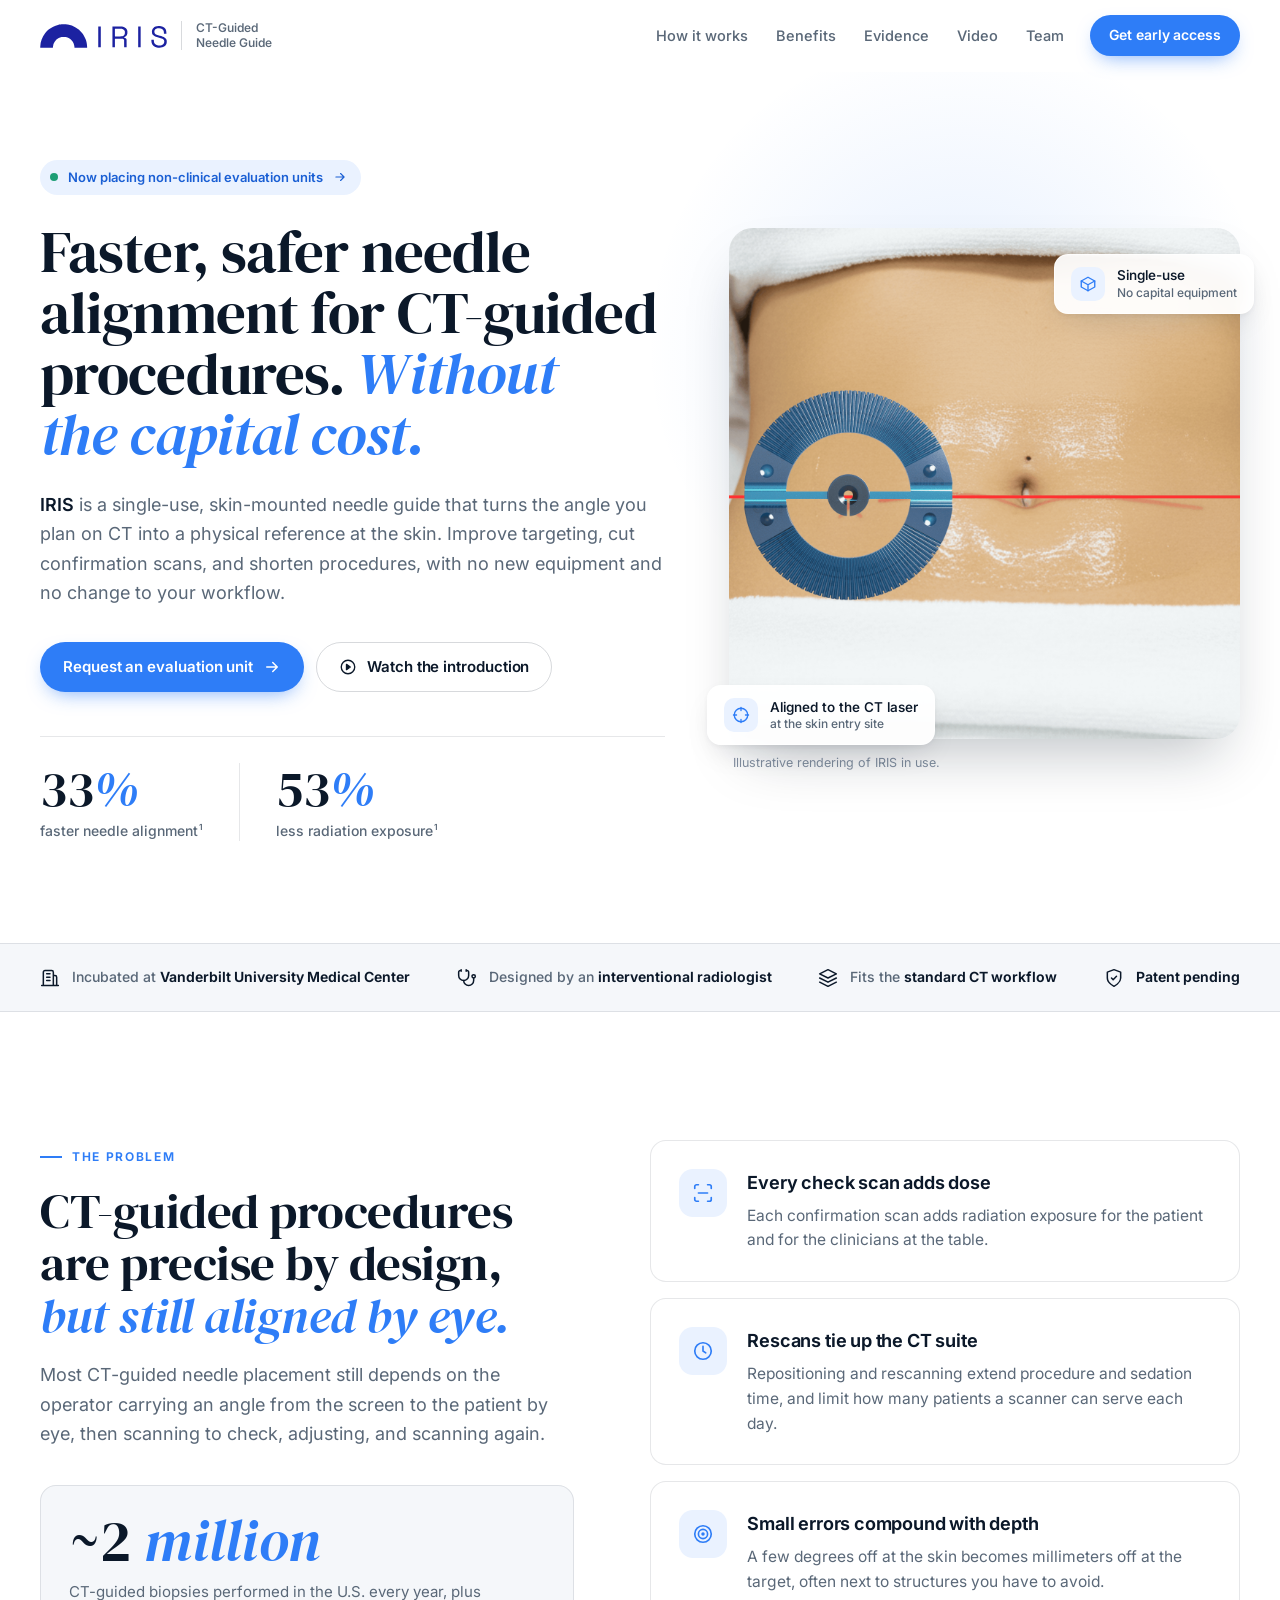
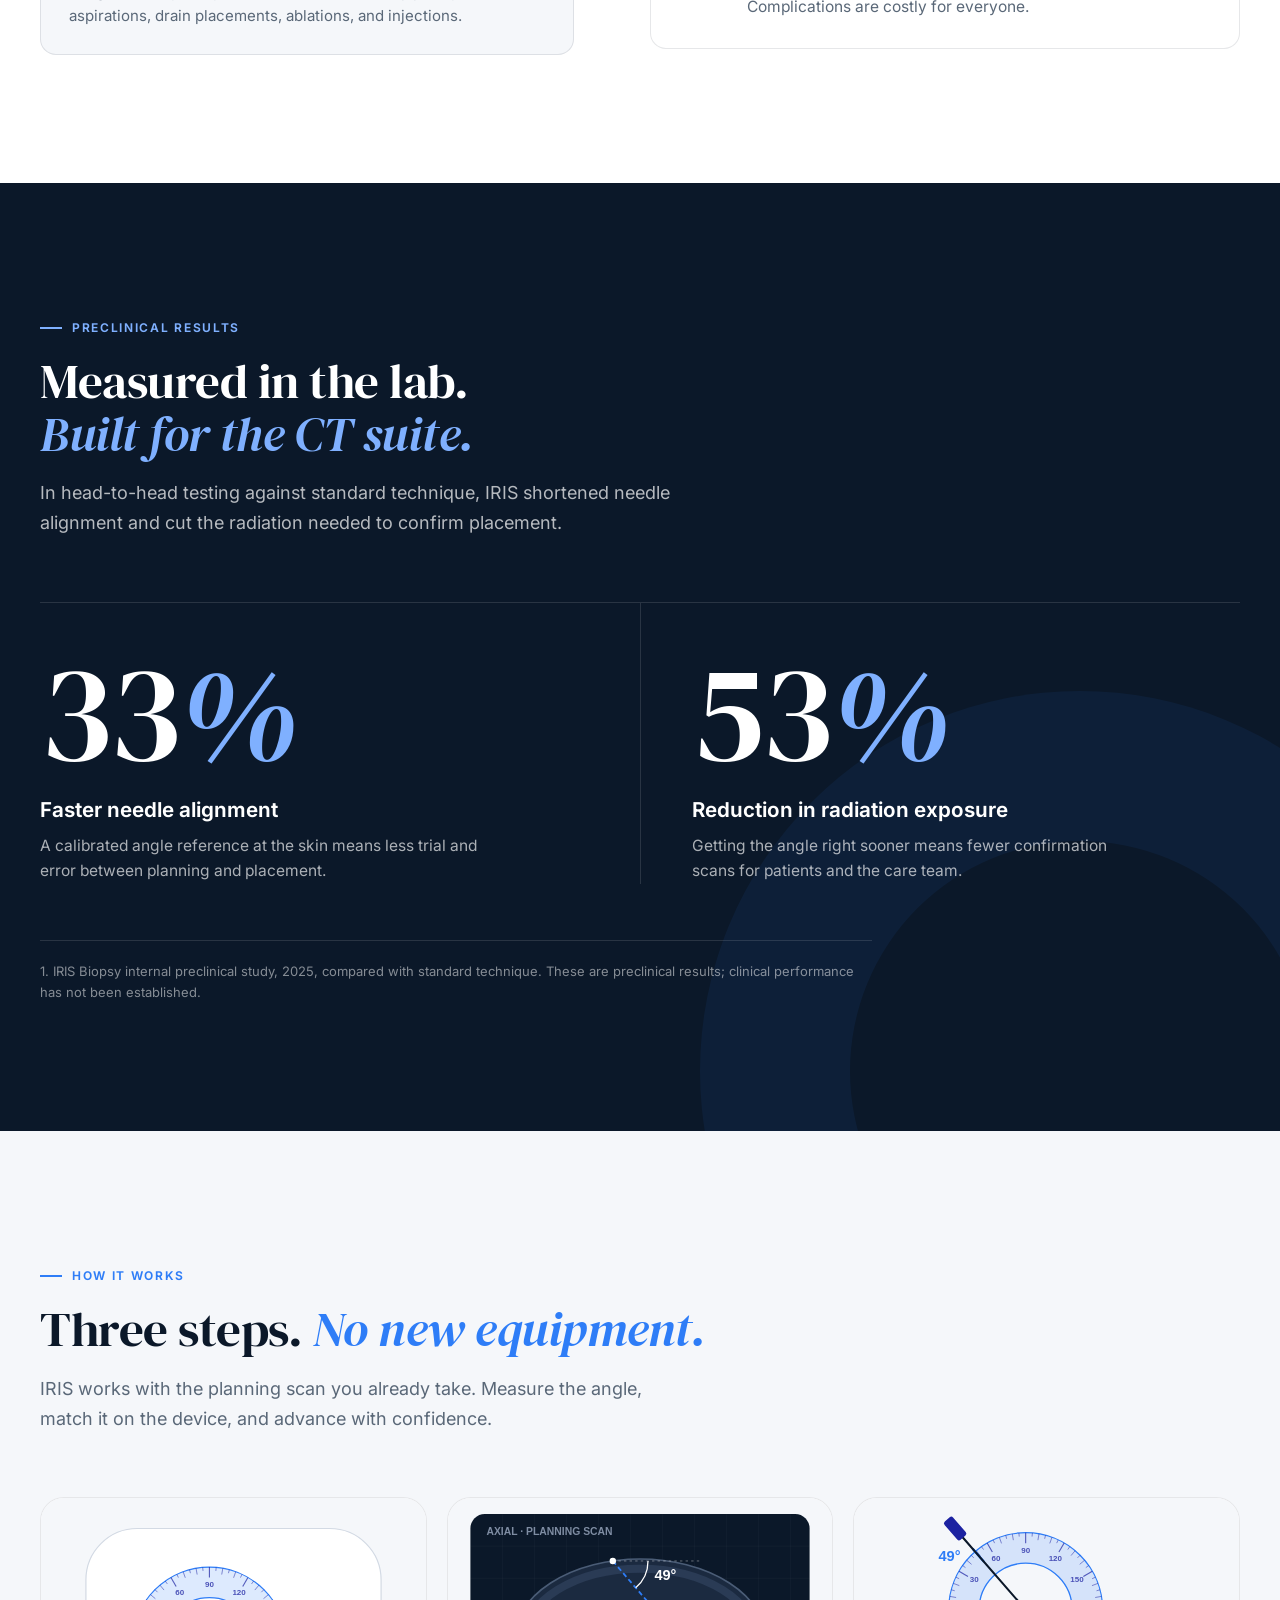
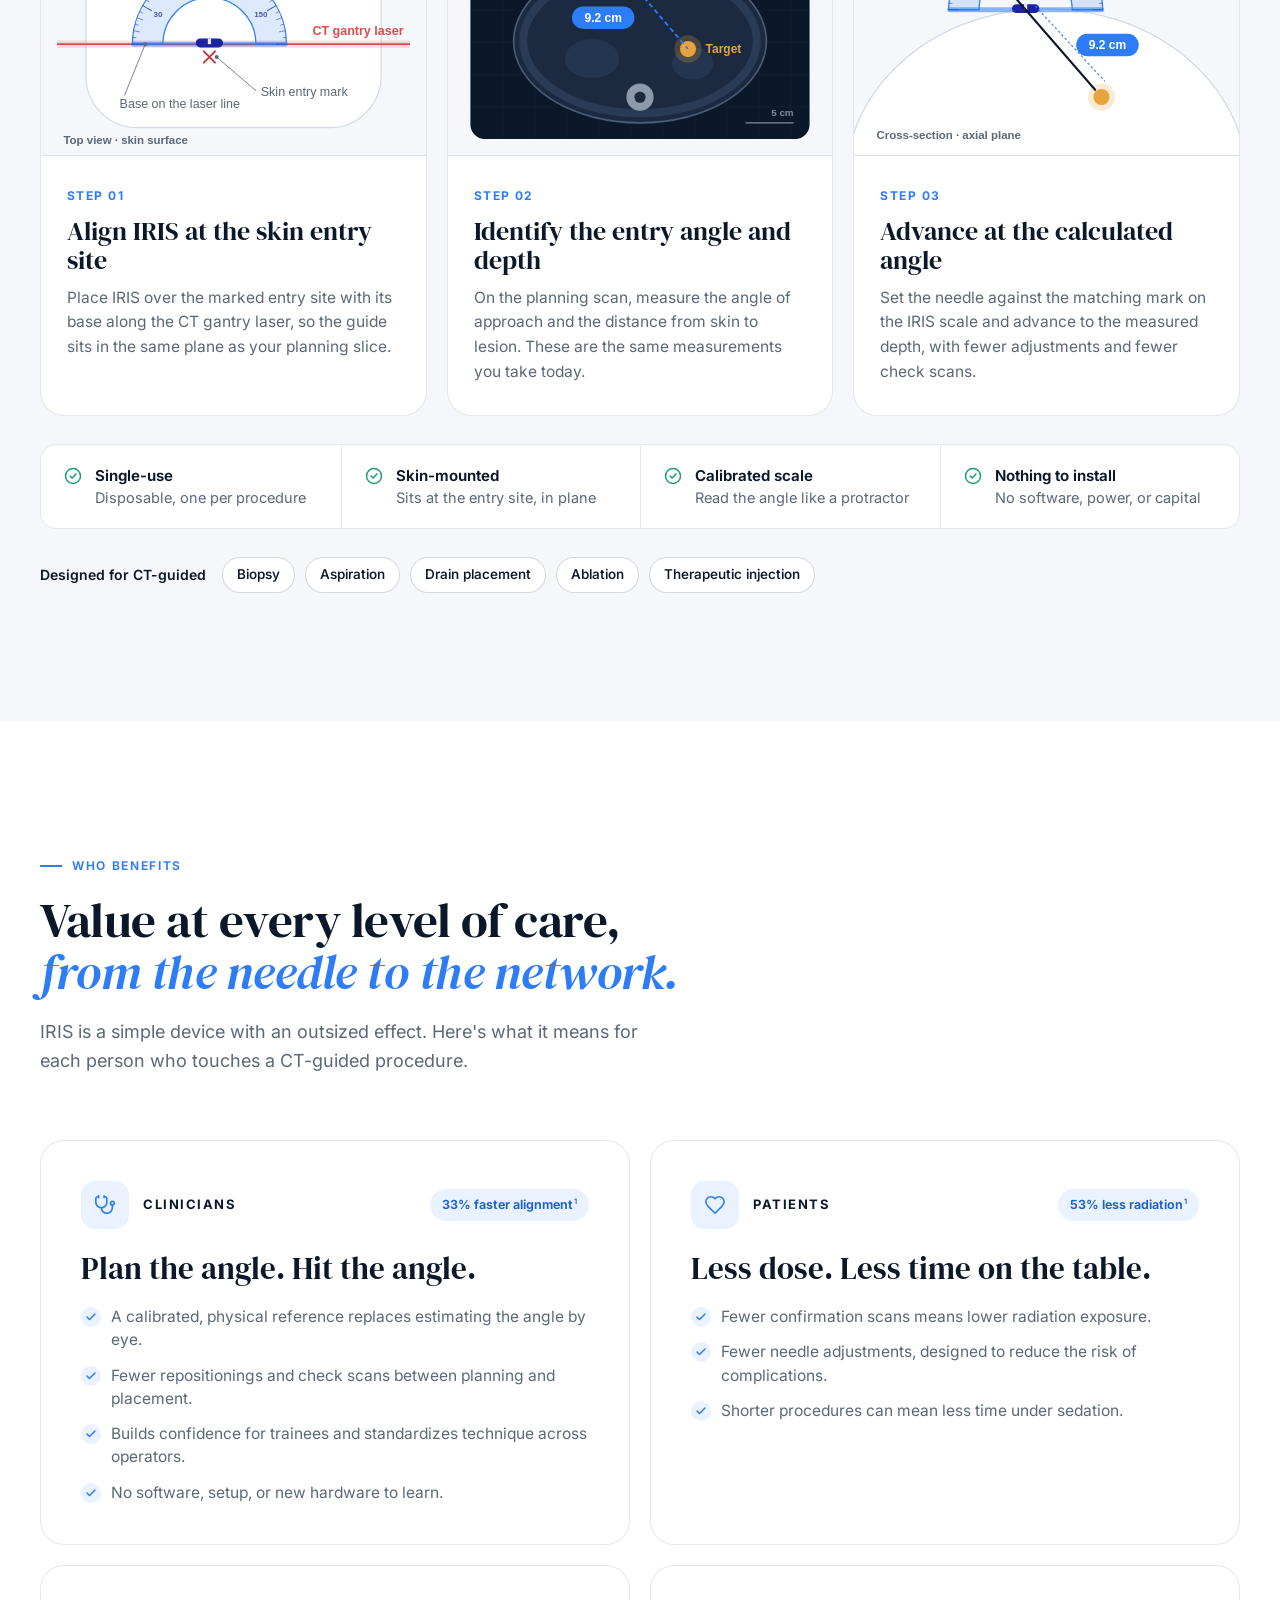
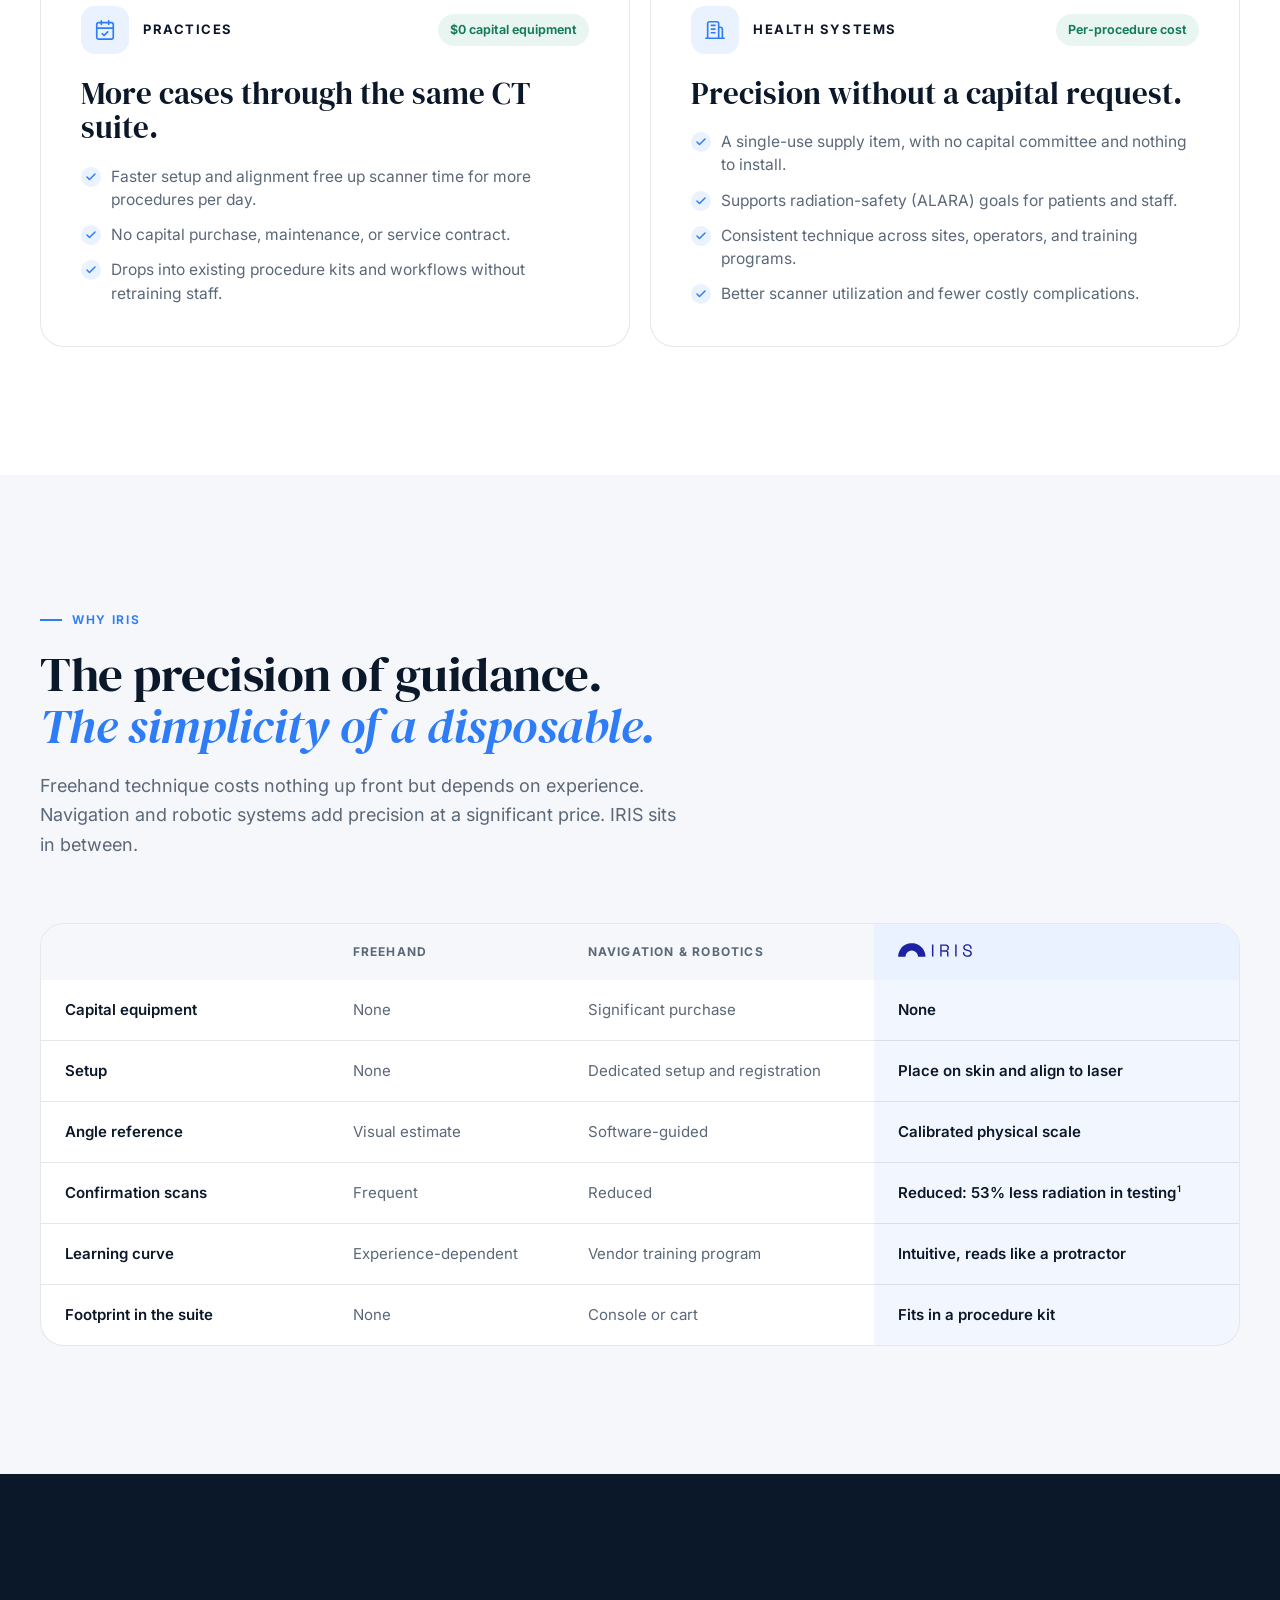
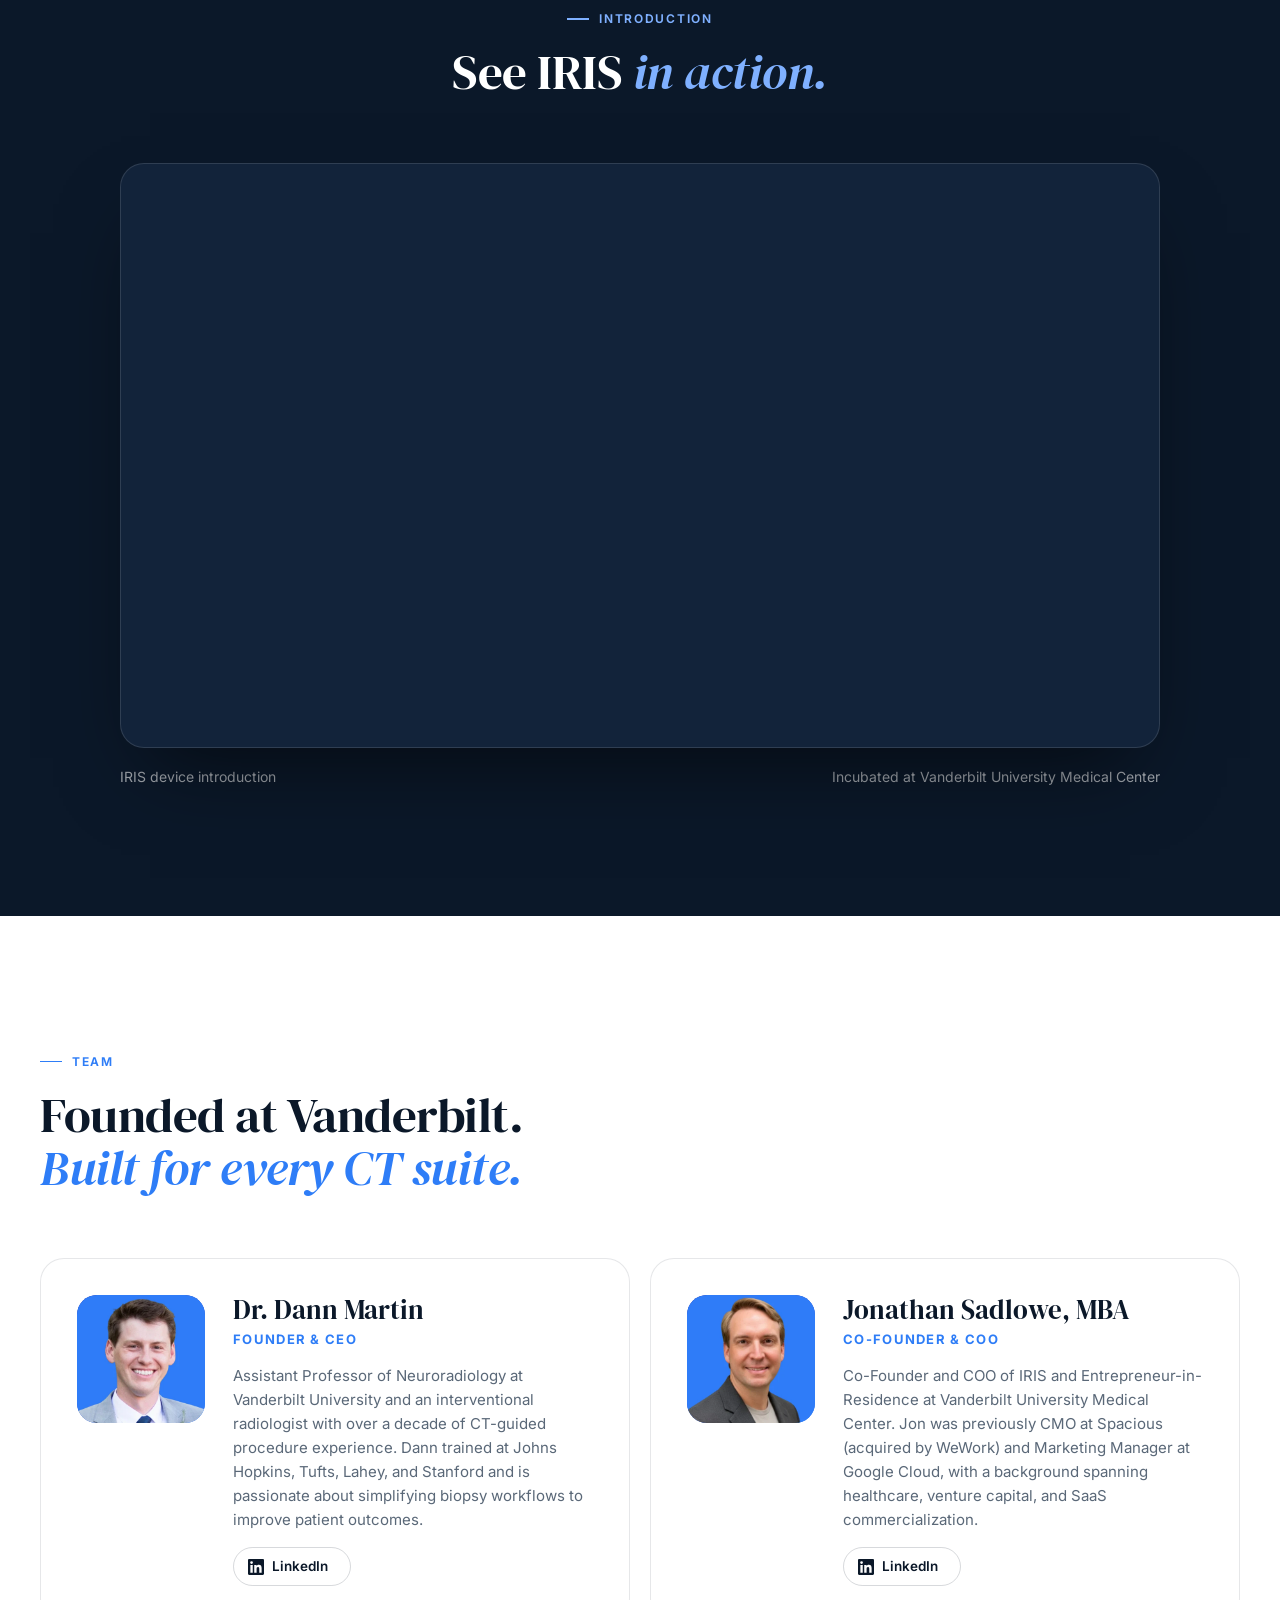
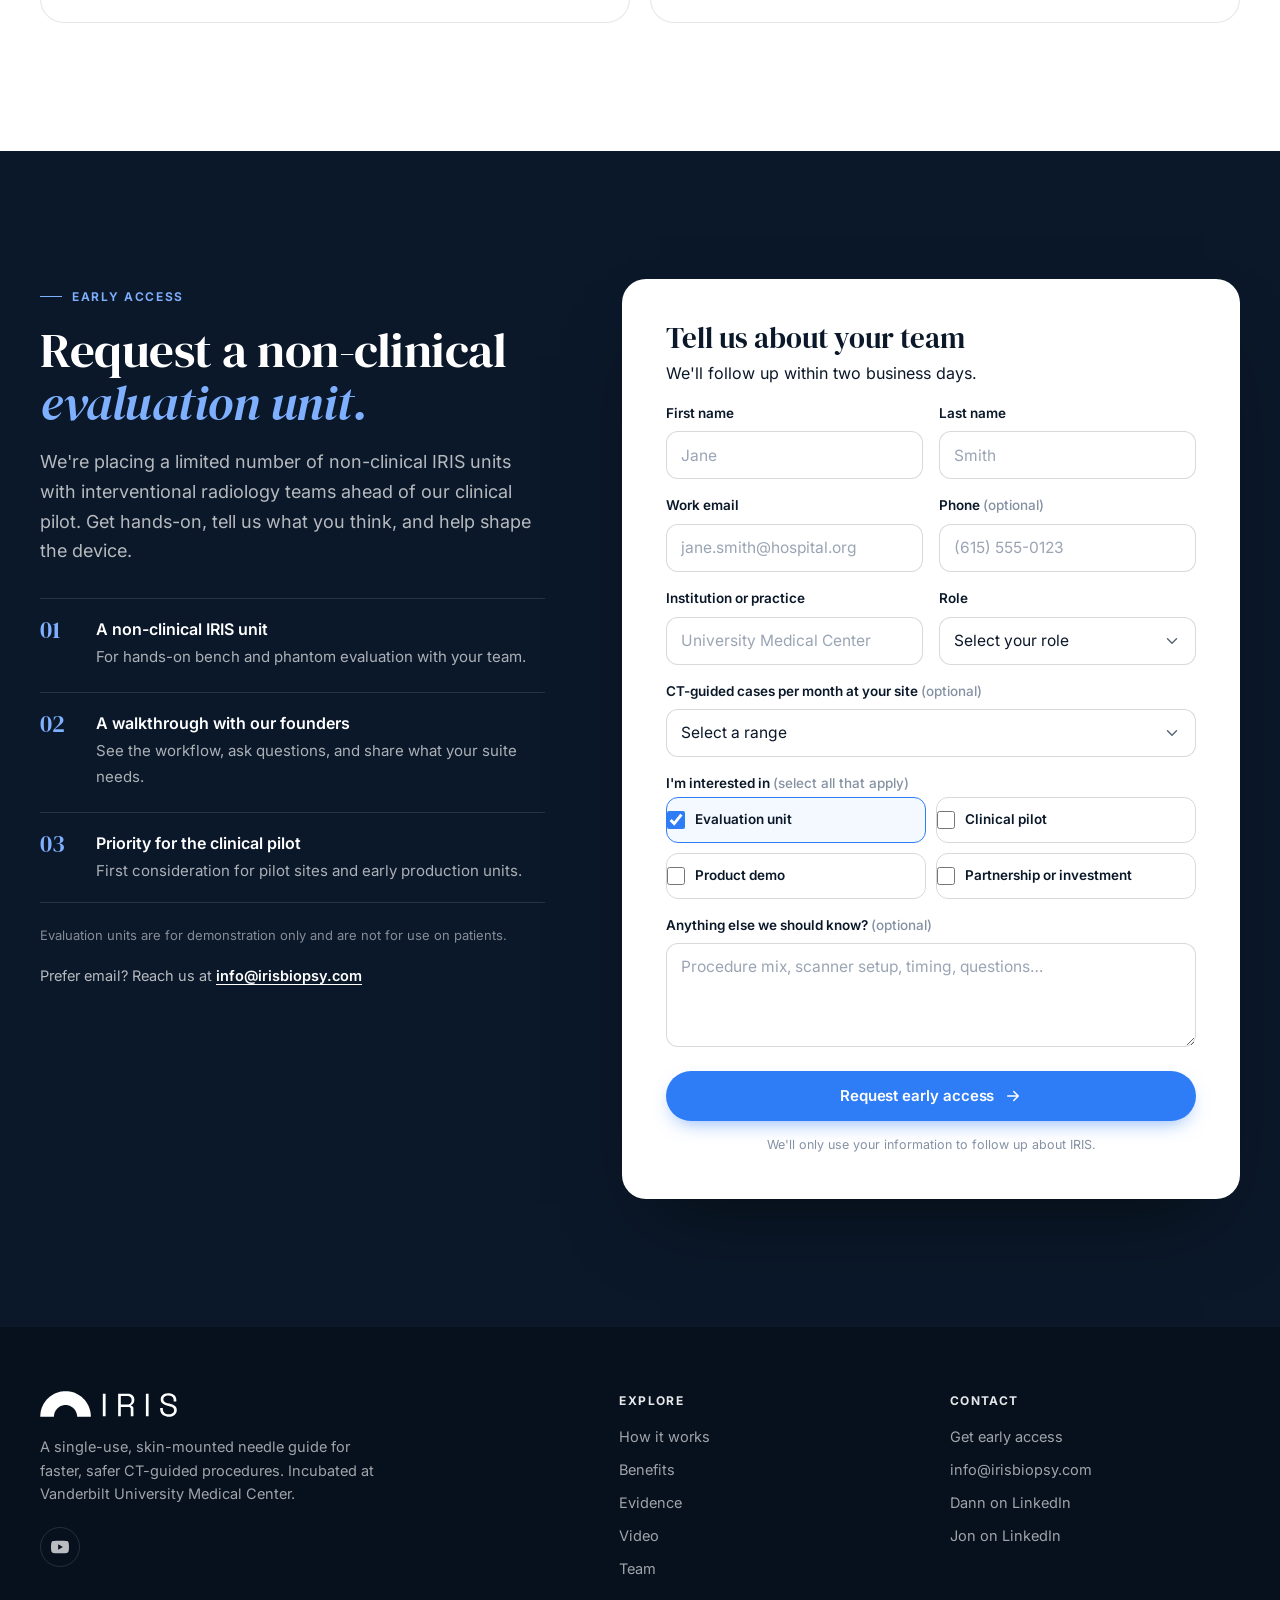
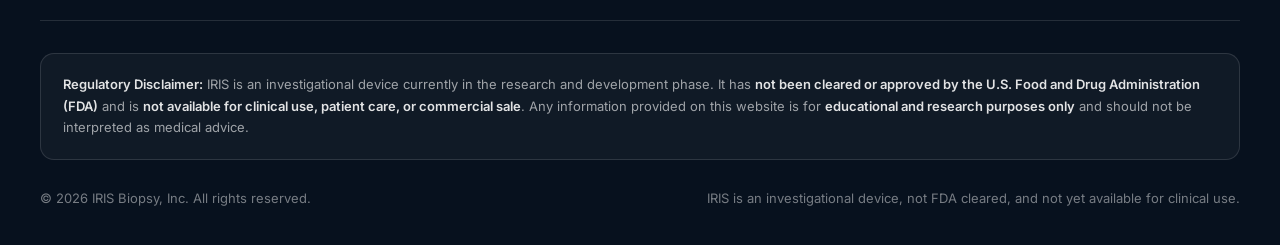
==== commit ecc6132b: "Add files via upload" ====
--- a/index.html
+++ b/index.html
@@ -43,7 +43,7 @@
     "url": "https://www.irisbiopsy.com/",
     "logo": "https://www.irisbiopsy.com/assets/img/icon-512.png",
     "description": "IRIS is a single-use, skin-mounted needle guide for CT-guided procedures.",
-    "sameAs": ["https://www.youtube.com/@IRISBiopsy"],
+    "sameAs": ["https://www.linkedin.com/company/iris-biopsy/", "https://www.youtube.com/@IRISBiopsy"],
     "founder": [
       { "@type": "Person", "name": "Dann Martin, MD", "jobTitle": "Founder & CEO" },
       { "@type": "Person", "name": "Jonathan Sadlowe, MBA", "jobTitle": "Co-Founder & COO" }
@@ -634,8 +634,8 @@
           <p>A single-use, skin-mounted needle guide for faster, safer CT-guided procedures. Incubated at Vanderbilt University Medical Center.</p>
           <!-- Company social pages. The addresses are set in js/config.js ("social"). -->
           <ul class="footer-social" aria-label="IRIS Biopsy on social media">
-            <li data-social="linkedin" hidden>
-              <a href="https://www.linkedin.com/" target="_blank" rel="noopener">
+            <li data-social="linkedin">
+              <a href="https://www.linkedin.com/company/iris-biopsy/" target="_blank" rel="noopener">
                 <svg aria-hidden="true"><use href="#i-linkedin" /></svg><span class="visually-hidden">IRIS Biopsy on LinkedIn (opens in a new tab)</span>
               </a>
             </li>
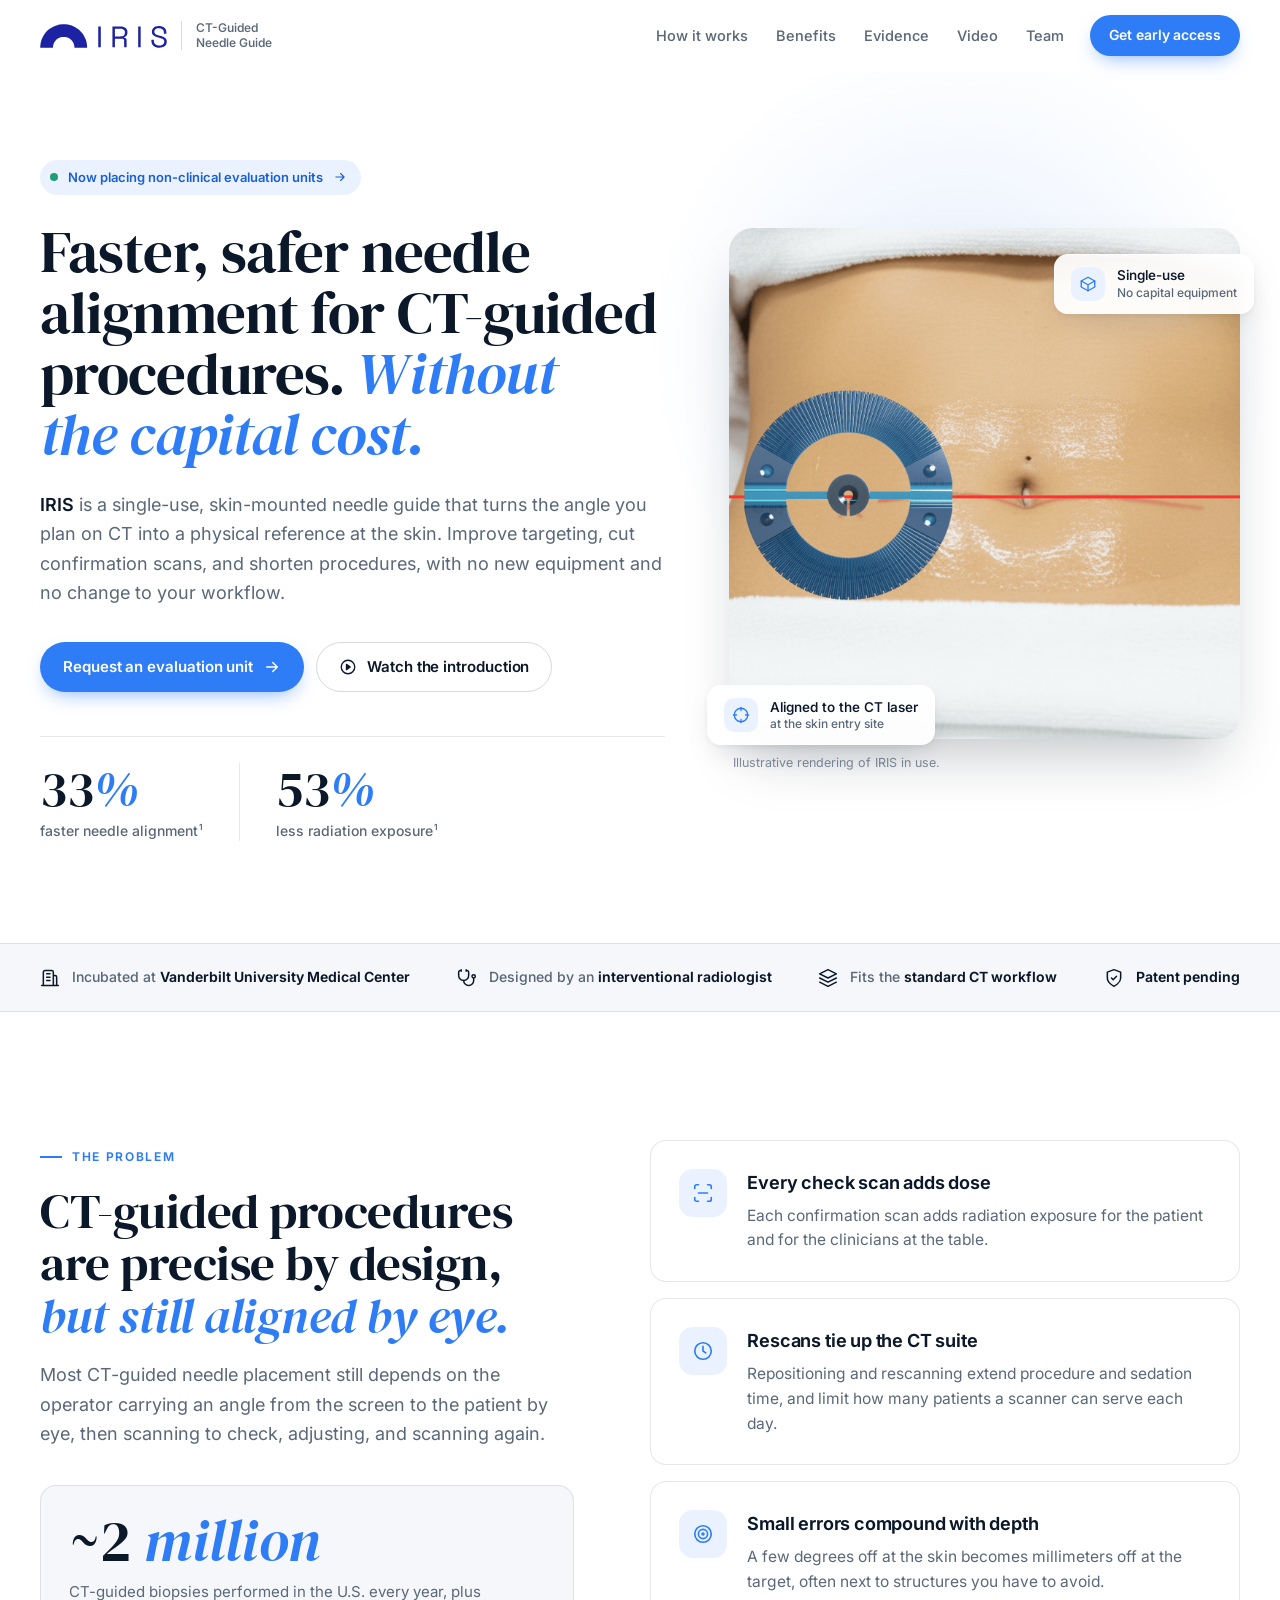
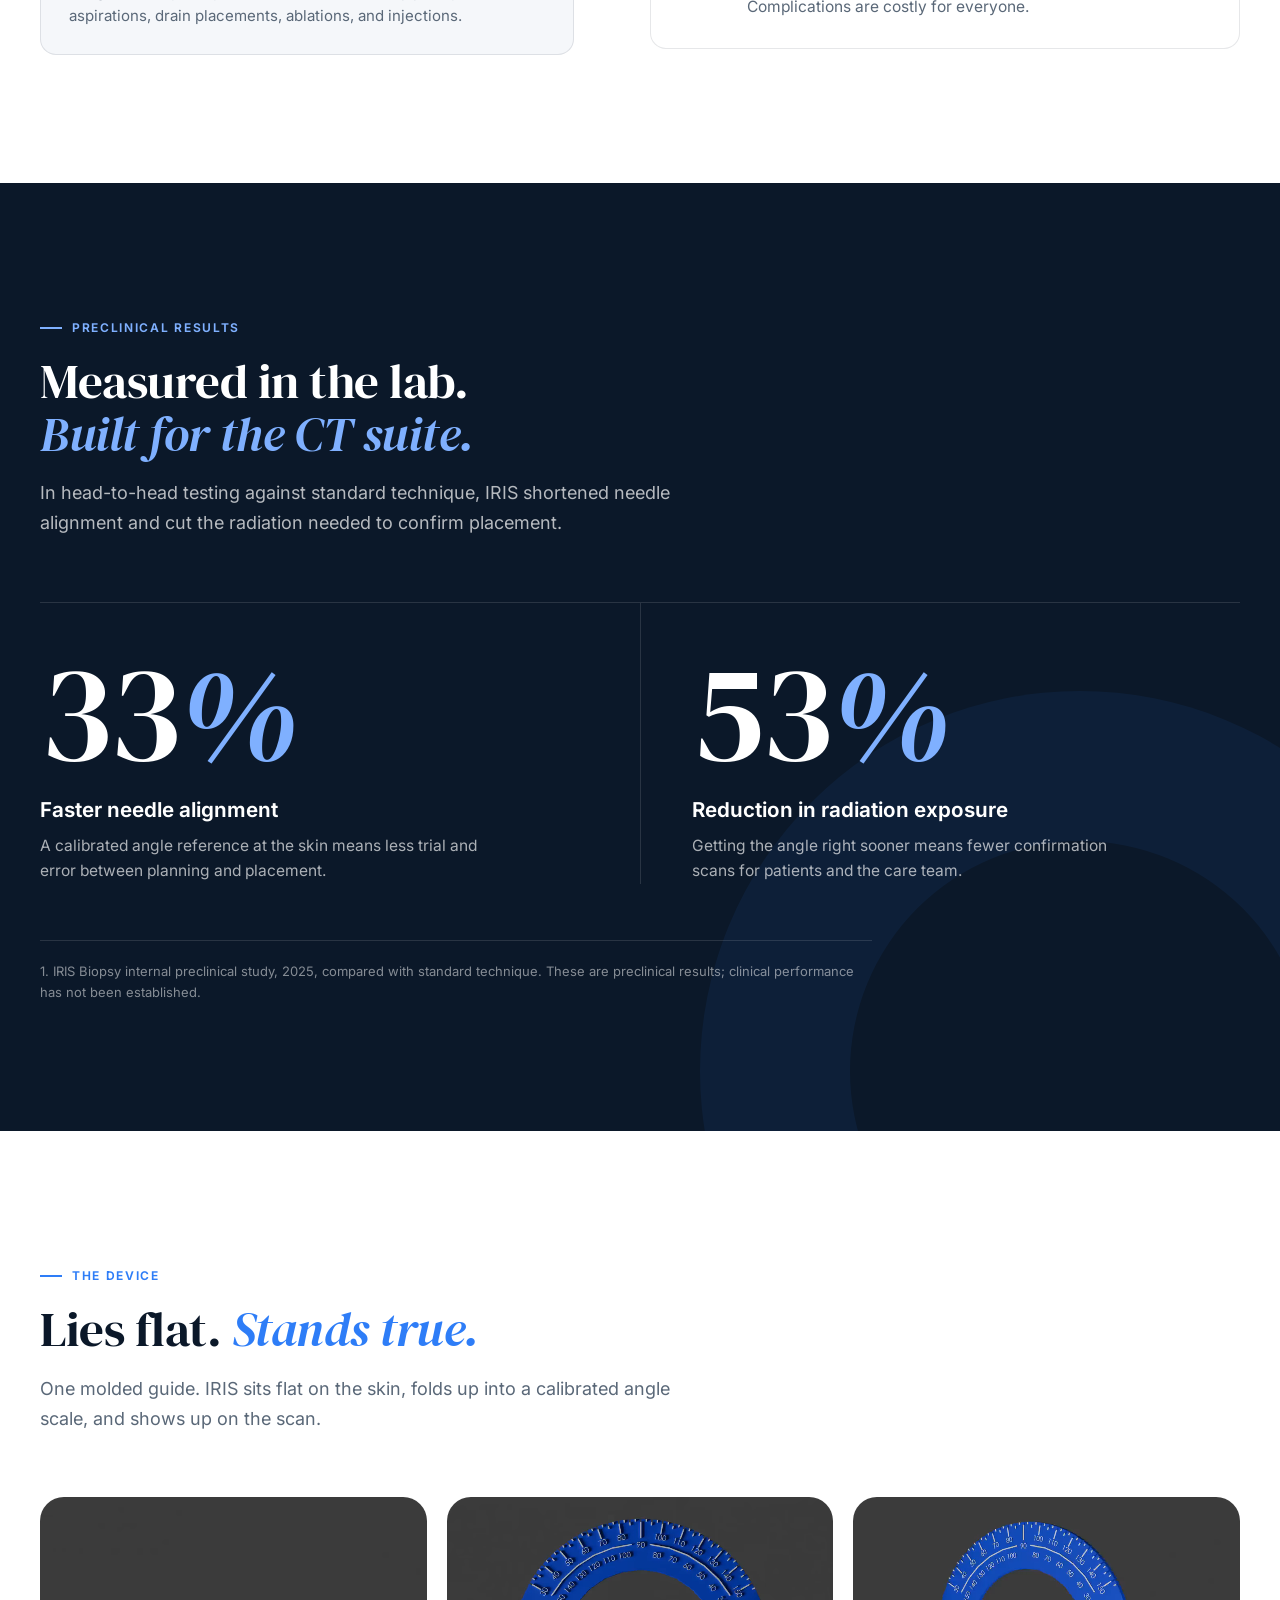
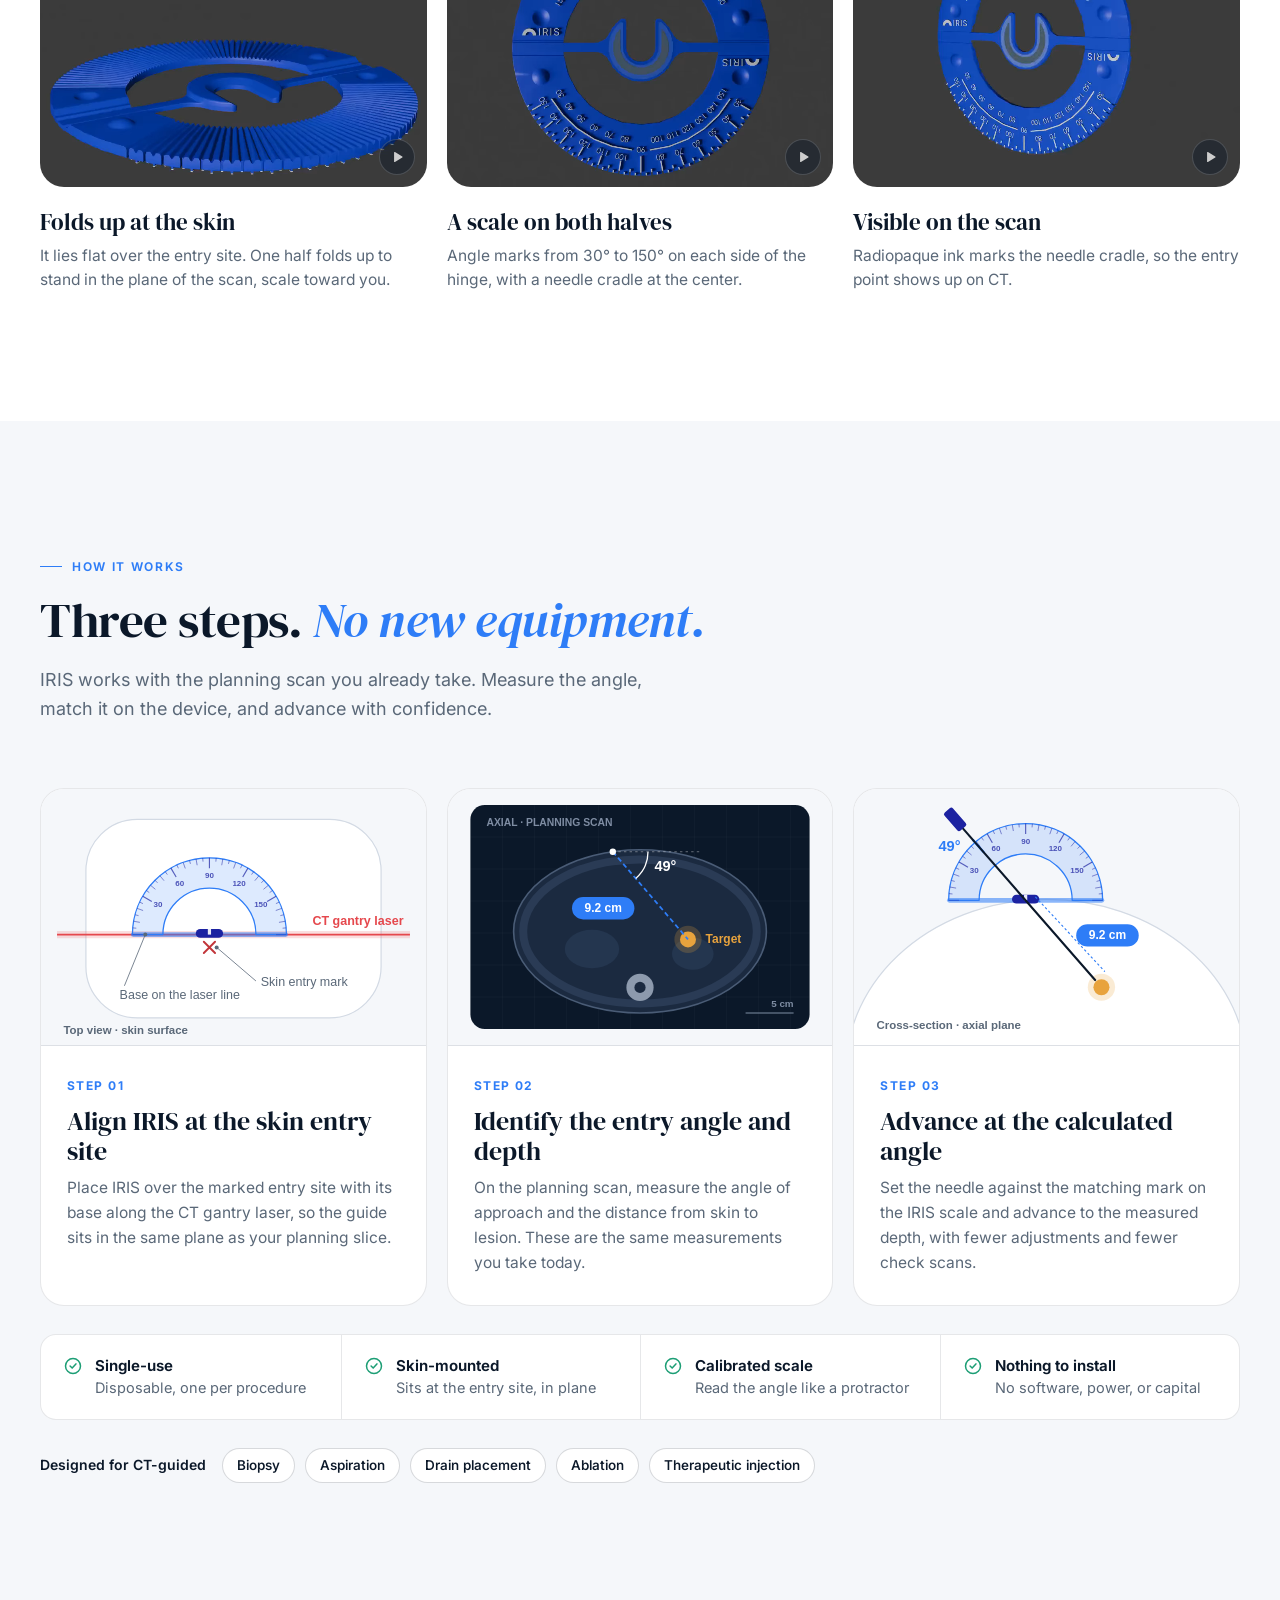
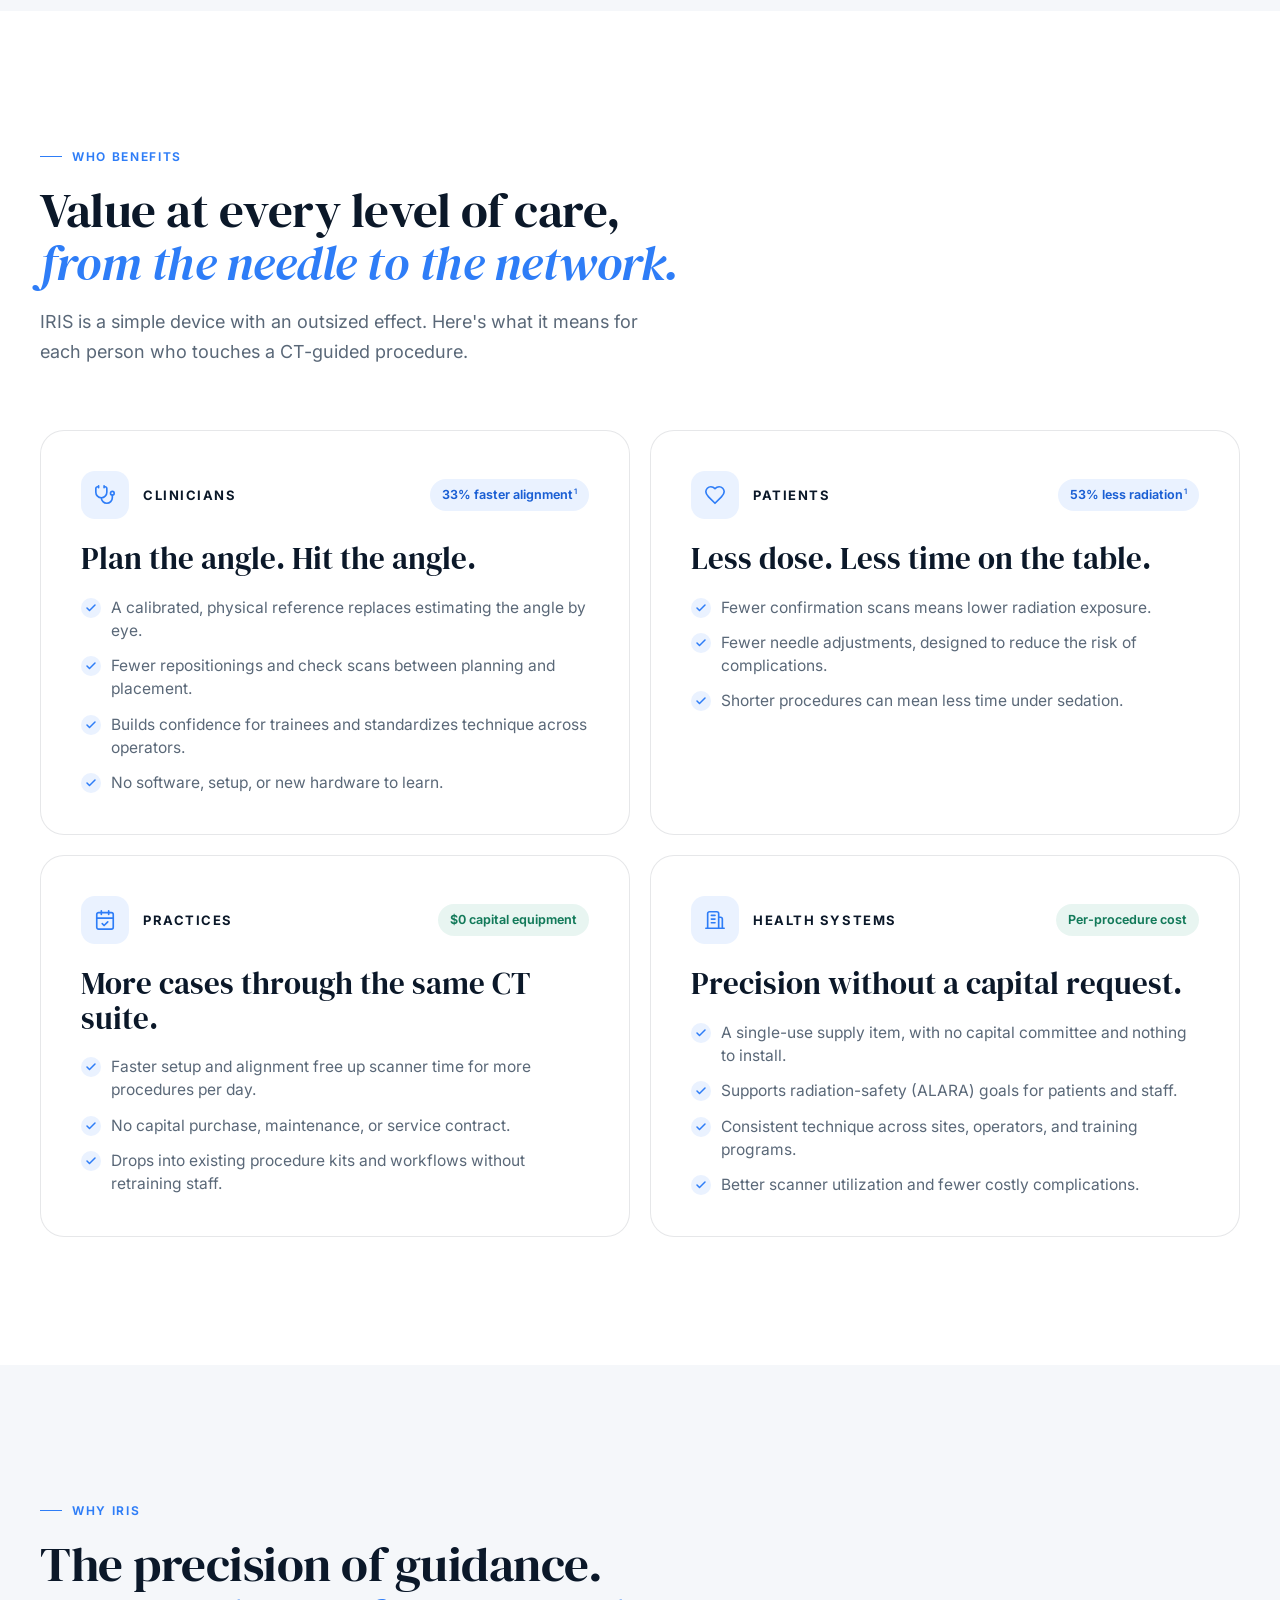
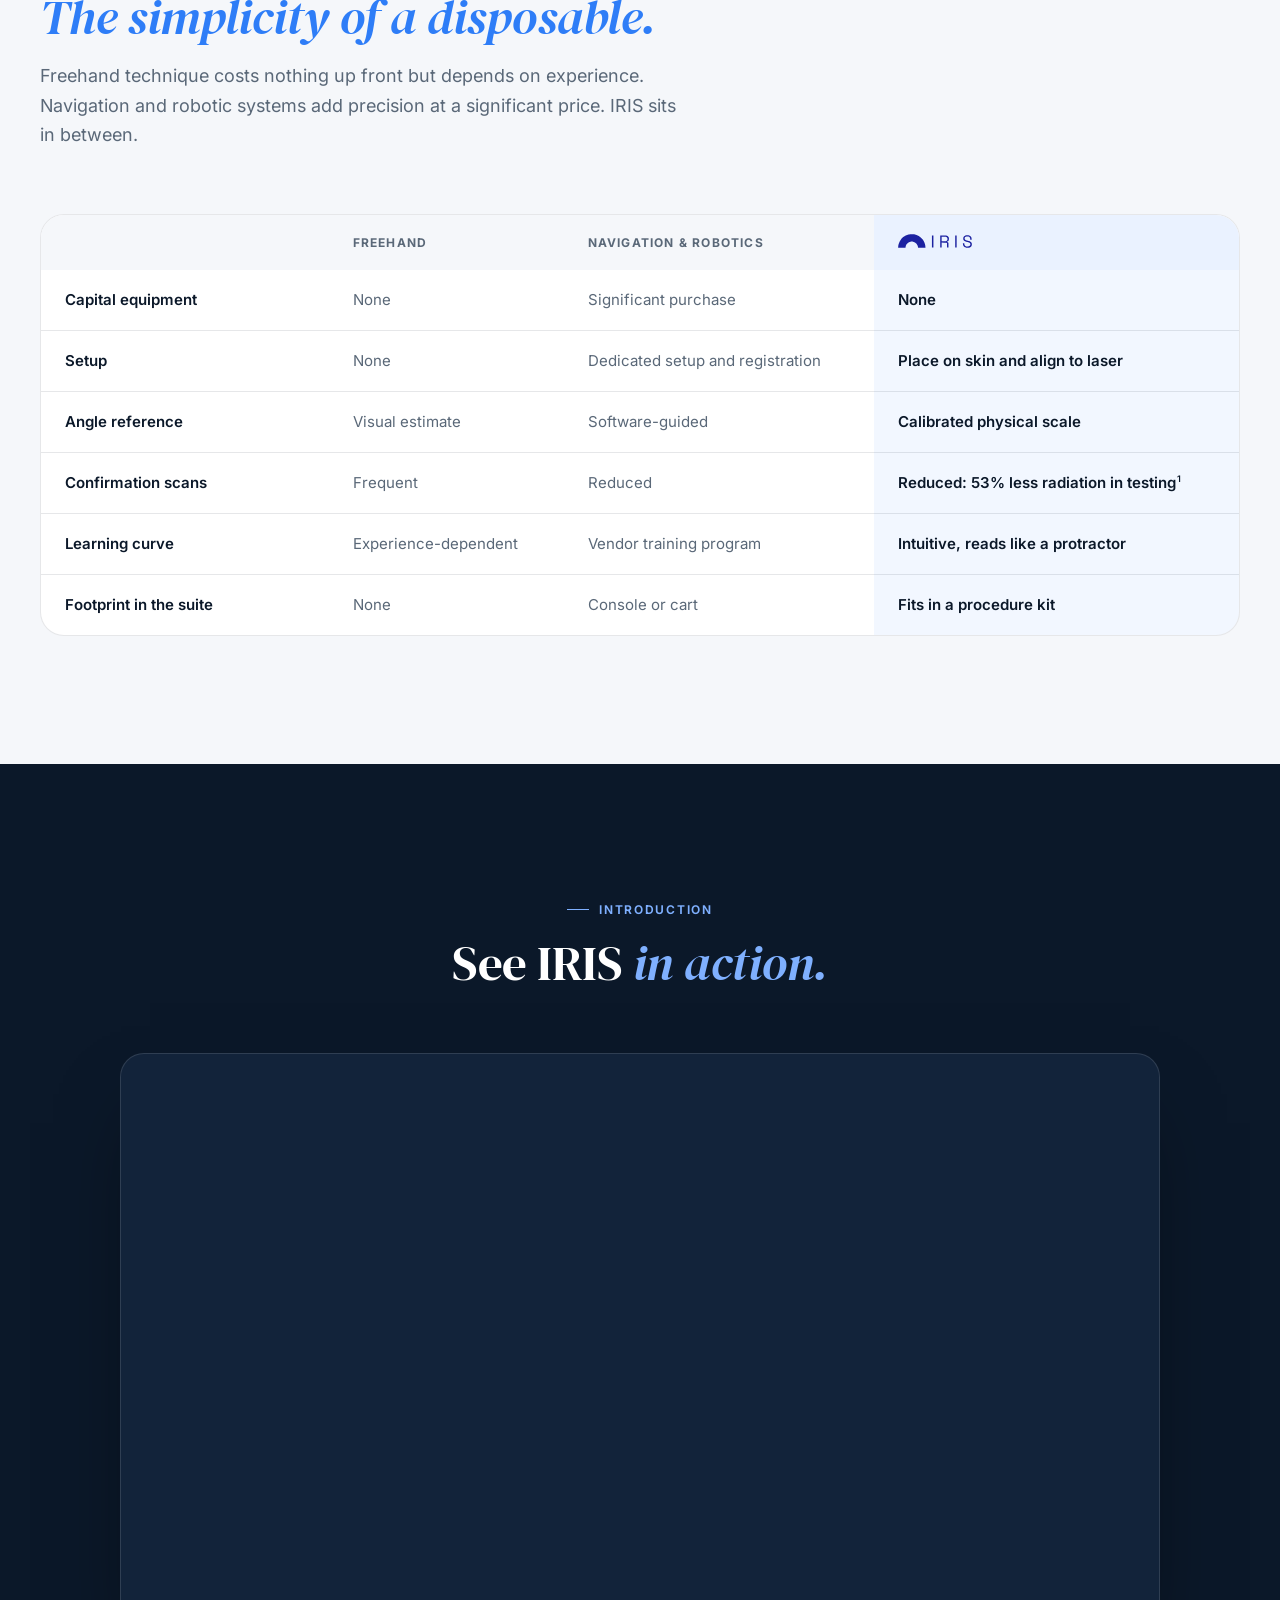
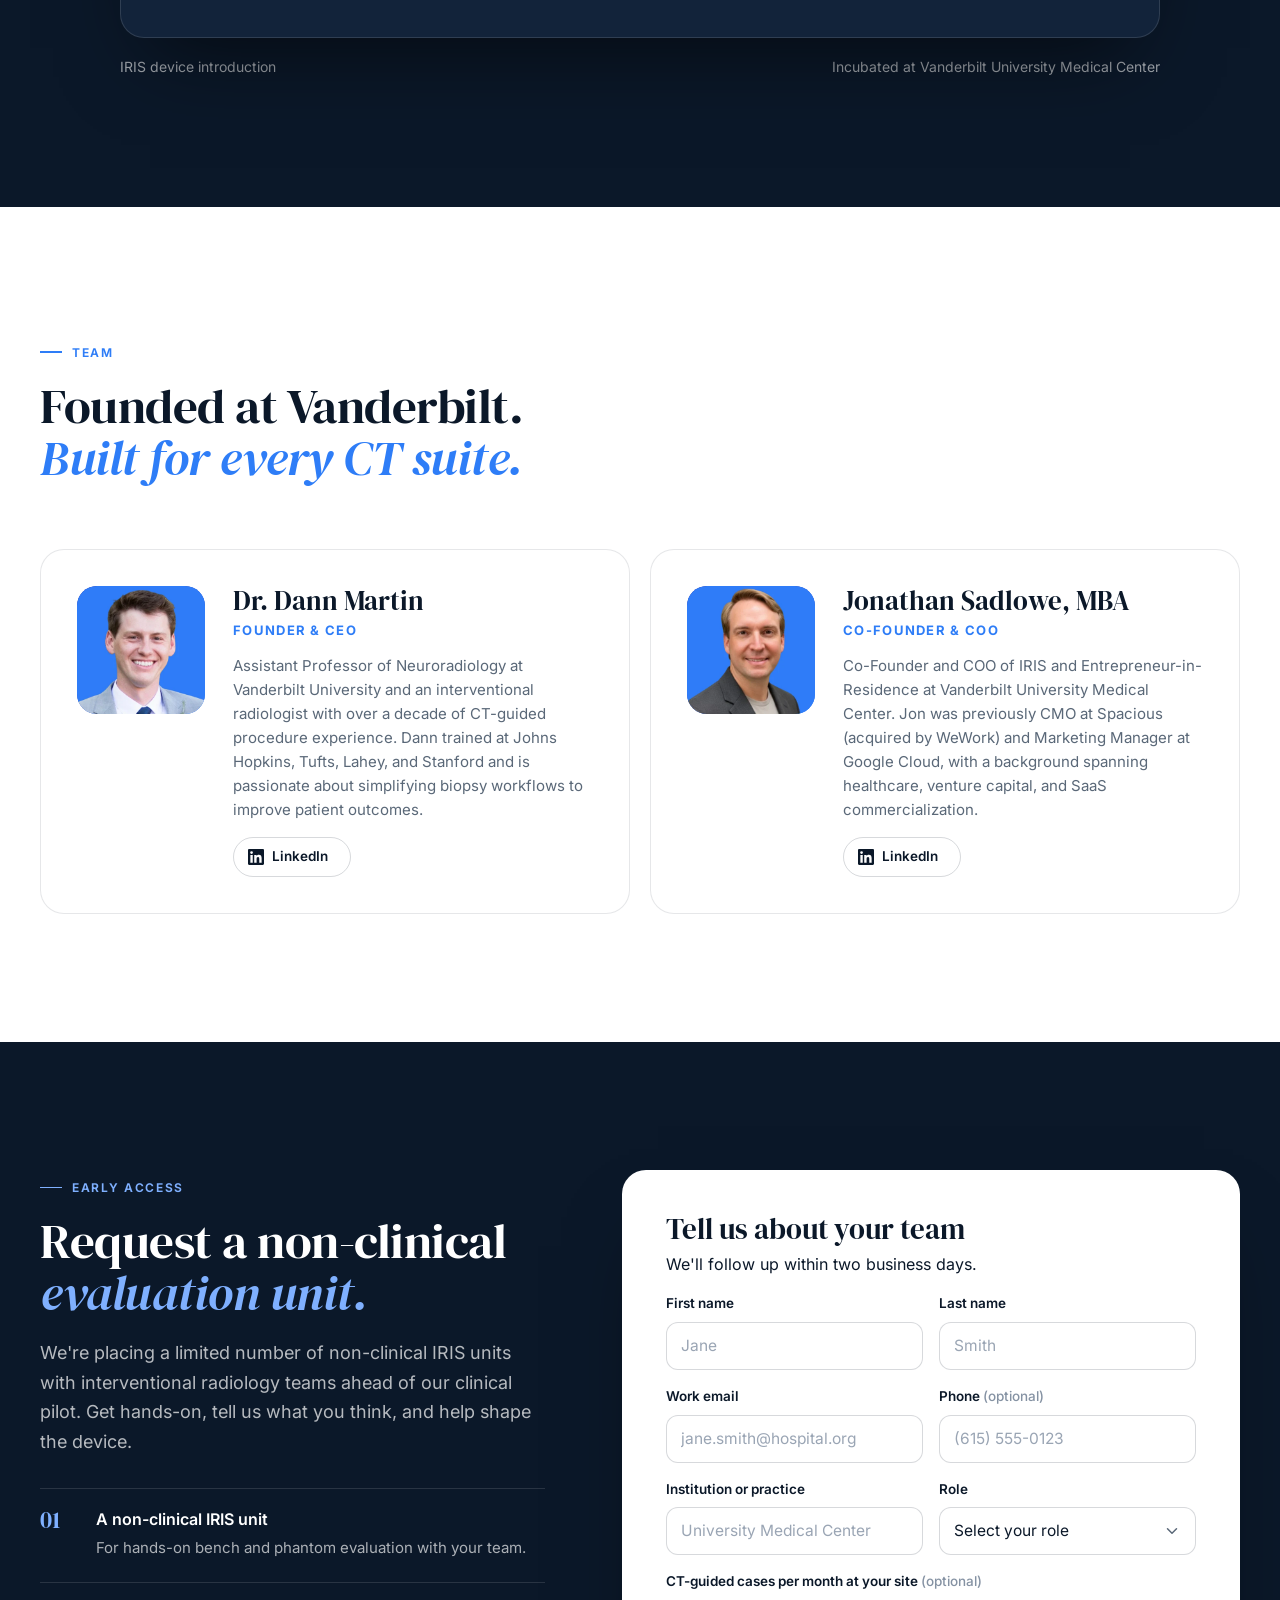
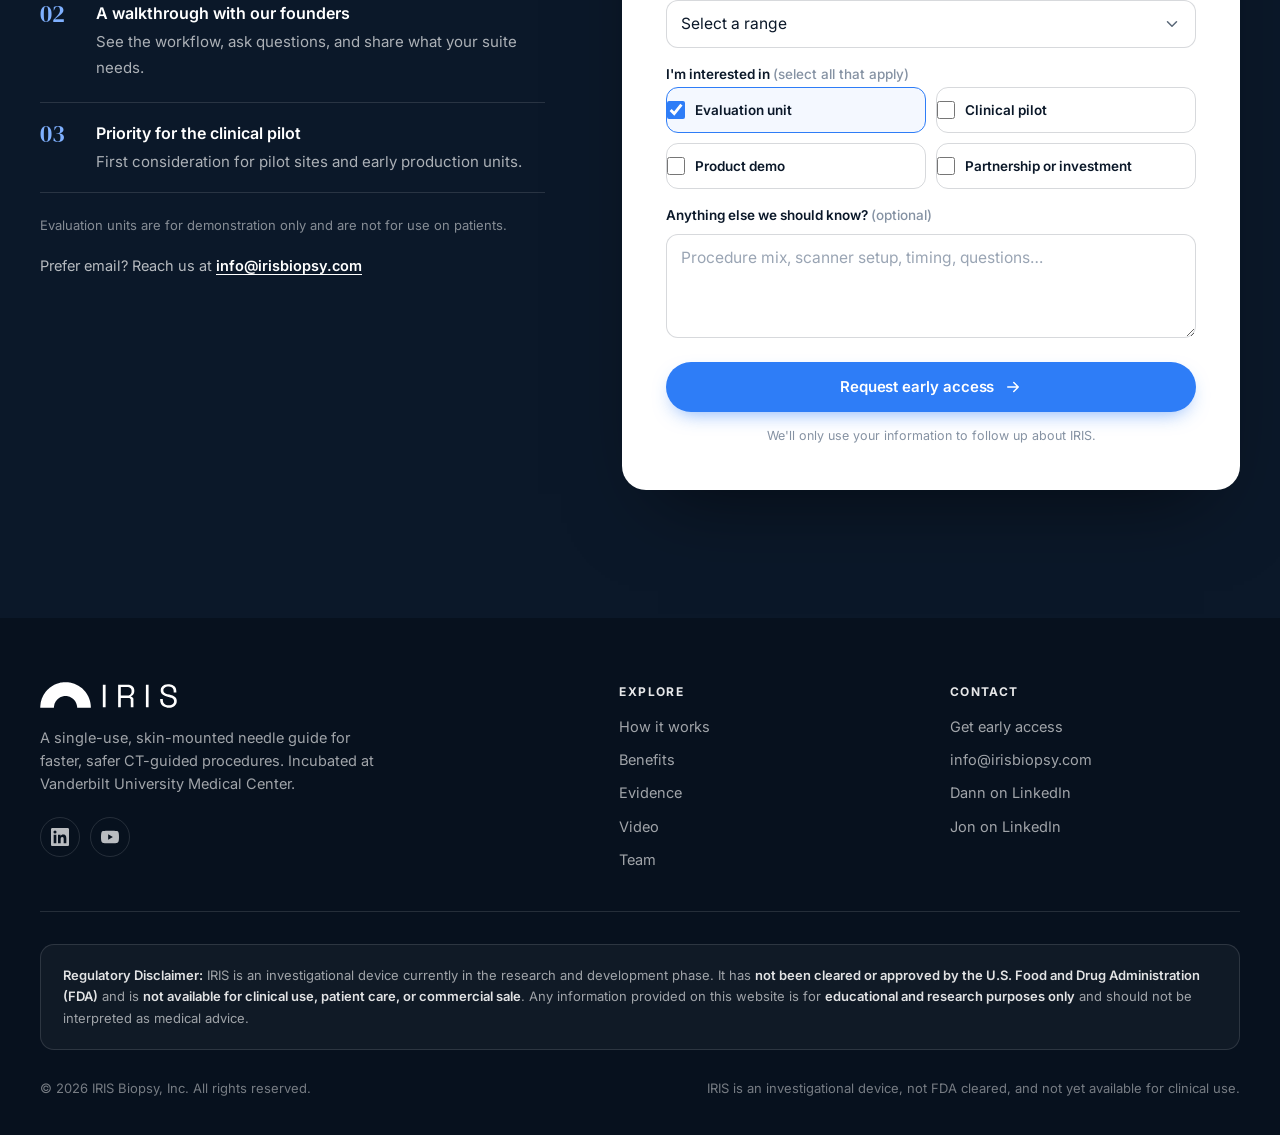
==== commit 55e17cb5: "Add files via upload" ====
--- a/index.html
+++ b/index.html
@@ -73,6 +73,8 @@
       <symbol id="i-check" viewBox="0 0 24 24" fill="none" stroke="currentColor" stroke-width="2.2" stroke-linecap="round" stroke-linejoin="round"><path d="M20 6 9 17l-5-5"/></symbol>
       <symbol id="i-check-circle" viewBox="0 0 24 24" fill="none" stroke="currentColor" stroke-width="1.8" stroke-linecap="round" stroke-linejoin="round"><circle cx="12" cy="12" r="9"/><path d="m8.5 12 2.5 2.5 4.5-5"/></symbol>
       <symbol id="i-play" viewBox="0 0 24 24" fill="none" stroke="currentColor" stroke-width="1.8" stroke-linecap="round" stroke-linejoin="round"><circle cx="12" cy="12" r="9"/><path d="m10 8.5 5 3.5-5 3.5v-7Z" fill="currentColor"/></symbol>
+      <symbol id="i-play-solid" viewBox="0 0 24 24" fill="currentColor"><path d="M7 4.5v15a1 1 0 0 0 1.5.86l12.5-7.5a1 1 0 0 0 0-1.72L8.5 3.64A1 1 0 0 0 7 4.5Z"/></symbol>
+      <symbol id="i-pause" viewBox="0 0 24 24" fill="currentColor"><rect x="5" y="4" width="5" height="16" rx="1.2"/><rect x="14" y="4" width="5" height="16" rx="1.2"/></symbol>
       <symbol id="i-arrow" viewBox="0 0 24 24" fill="none" stroke="currentColor" stroke-width="2" stroke-linecap="round" stroke-linejoin="round"><path d="M5 12h14M13 6l6 6-6 6"/></symbol>
       <symbol id="i-linkedin" viewBox="0 0 24 24" fill="currentColor"><path d="M20.45 20.45h-3.56v-5.57c0-1.33-.03-3.04-1.85-3.04-1.86 0-2.14 1.45-2.14 2.94v5.67H9.35V9h3.41v1.56h.05c.48-.9 1.64-1.85 3.37-1.85 3.6 0 4.27 2.37 4.27 5.46v6.28ZM5.34 7.43a2.06 2.06 0 1 1 0-4.13 2.06 2.06 0 0 1 0 4.13ZM7.12 20.45H3.56V9h3.56v11.45ZM22.22 0H1.77C.79 0 0 .77 0 1.73v20.54C0 23.23.79 24 1.77 24h20.45c.98 0 1.78-.77 1.78-1.73V1.73C24 .77 23.2 0 22.22 0Z"/></symbol>
       <symbol id="i-youtube" viewBox="0 0 24 24" fill="currentColor"><path d="M23.5 6.19a3.02 3.02 0 0 0-2.12-2.14C19.5 3.55 12 3.55 12 3.55s-7.5 0-9.38.5A3.02 3.02 0 0 0 .5 6.19C0 8.07 0 12 0 12s0 3.93.5 5.81a3.02 3.02 0 0 0 2.12 2.14c1.88.5 9.38.5 9.38.5s7.5 0 9.38-.5a3.02 3.02 0 0 0 2.12-2.14C24 15.93 24 12 24 12s0-3.93-.5-5.81ZM9.55 15.57V8.43L15.82 12l-6.27 3.57Z"/></symbol>
@@ -242,6 +244,64 @@
         <p class="footnote" id="fn-1">
           1. IRIS Biopsy internal preclinical study, 2025, compared with standard technique. These are preclinical results; clinical performance has not been established.
         </p>
+      </div>
+    </section>
+
+    <!-- ============ Device clips ============ -->
+    <!-- Clips: assets/video/iris-*.mp4 (4:3, no sound). Each plays while on screen; data-still
+         is the second shown, without motion, to visitors who turn on "reduce motion". -->
+    <section class="section" id="device" aria-labelledby="device-title">
+      <div class="container">
+        <div class="section-head reveal">
+          <p class="eyebrow">The device</p>
+          <h2 class="h2" id="device-title">Lies flat. <em>Stands true.</em></h2>
+          <p class="lead">One molded guide. IRIS sits flat on the skin, folds up into a calibrated angle scale, and shows up on the scan.</p>
+        </div>
+
+        <ul class="clips" role="list">
+          <li class="clip reveal">
+            <div class="clip-media">
+              <video muted loop playsinline preload="none" width="960" height="720" poster="assets/img/clip-fold.webp" data-still="3.4" aria-label="Animation: IRIS lies flat, then one half folds up into an angle scale.">
+                <source src="assets/video/iris-fold.mp4" type="video/mp4" />
+                <source src="assets/video/iris-fold.webm" type="video/webm" />
+              </video>
+              <button class="clip-toggle" type="button" aria-label="Play animation" hidden>
+                <svg class="i-play" aria-hidden="true"><use href="#i-play-solid" /></svg>
+                <svg class="i-pause" aria-hidden="true"><use href="#i-pause" /></svg>
+              </button>
+            </div>
+            <h3>Folds up at the skin</h3>
+            <p>It lies flat over the entry site. One half folds up to stand in the plane of the scan, scale toward you.</p>
+          </li>
+          <li class="clip reveal" data-delay="1">
+            <div class="clip-media">
+              <video muted loop playsinline preload="none" width="960" height="720" poster="assets/img/clip-spin.webp" data-still="0" aria-label="Animation: IRIS turns to show its front, with angle scales on both halves, and its ribbed back.">
+                <source src="assets/video/iris-spin.mp4" type="video/mp4" />
+                <source src="assets/video/iris-spin.webm" type="video/webm" />
+              </video>
+              <button class="clip-toggle" type="button" aria-label="Play animation" hidden>
+                <svg class="i-play" aria-hidden="true"><use href="#i-play-solid" /></svg>
+                <svg class="i-pause" aria-hidden="true"><use href="#i-pause" /></svg>
+              </button>
+            </div>
+            <h3>A scale on both halves</h3>
+            <p>Angle marks from 30° to 150° on each side of the hinge, with a needle cradle at the center.</p>
+          </li>
+          <li class="clip reveal" data-delay="2">
+            <div class="clip-media">
+              <video muted loop playsinline preload="none" width="960" height="720" poster="assets/img/clip-explode.webp" data-still="0.8" aria-label="Animation: exploded view of IRIS, with the radiopaque ink layer separating from the needle cradle.">
+                <source src="assets/video/iris-explode.mp4" type="video/mp4" />
+                <source src="assets/video/iris-explode.webm" type="video/webm" />
+              </video>
+              <button class="clip-toggle" type="button" aria-label="Play animation" hidden>
+                <svg class="i-play" aria-hidden="true"><use href="#i-play-solid" /></svg>
+                <svg class="i-pause" aria-hidden="true"><use href="#i-pause" /></svg>
+              </button>
+            </div>
+            <h3>Visible on the scan</h3>
+            <p>Radiopaque ink marks the needle cradle, so the entry point shows up on CT.</p>
+          </li>
+        </ul>
       </div>
     </section>
 
--- a/css/styles.css
+++ b/css/styles.css
@@ -634,6 +634,56 @@
   max-width: 52rem;
 }
 
+/* ---------- Device clips ---------- */
+.clips {
+  list-style: none;
+  margin: 0;
+  padding: 0;
+  display: grid;
+  grid-template-columns: repeat(3, minmax(0, 1fr));
+  gap: 20px;
+}
+.clip { display: flex; flex-direction: column; }
+.clip-media {
+  position: relative;
+  aspect-ratio: 4 / 3;
+  border-radius: var(--radius-lg);
+  overflow: hidden;
+  background: #3b3b3b; /* same gray as the renders, so the clips blend into the card */
+}
+.clip-media video { display: block; width: 100%; height: 100%; object-fit: cover; }
+.clip h3 {
+  font-family: var(--serif);
+  font-size: clamp(1.35rem, 1.8vw, 1.55rem);
+  line-height: 1.15;
+  margin: 22px 0 8px;
+}
+.clip p { margin: 0; color: var(--muted); font-size: 15.5px; max-width: 30rem; }
+.clip-toggle {
+  position: absolute;
+  right: 12px;
+  bottom: 12px;
+  display: grid;
+  place-items: center;
+  width: 36px;
+  height: 36px;
+  padding: 0;
+  border: 1px solid rgba(255, 255, 255, 0.22);
+  border-radius: 50%;
+  background: rgba(11, 24, 41, 0.55);
+  color: var(--white);
+  cursor: pointer;
+  opacity: 0.75;
+  transition: opacity 0.2s ease, background-color 0.2s ease;
+}
+.clip-toggle[hidden] { display: none; }
+.clip-toggle:hover,
+.clip-toggle:focus-visible { opacity: 1; background: rgba(11, 24, 41, 0.85); }
+.clip-toggle svg { width: 14px; height: 14px; }
+.clip-toggle .i-pause,
+.clip.is-playing .clip-toggle .i-play { display: none; }
+.clip.is-playing .clip-toggle .i-pause { display: block; }
+
 /* ---------- How it works ---------- */
 .steps {
   display: grid;
@@ -1217,6 +1267,7 @@
   .hero-chip--a { left: 12px; }
   .hero-chip--b { right: 12px; }
   .steps { grid-template-columns: minmax(0, 1fr); max-width: 640px; }
+  .clips { grid-template-columns: minmax(0, 1fr); max-width: 640px; gap: 40px; }
   .step { display: grid; grid-template-columns: minmax(0, 1fr); }
   .benefit-grid,
   .team-grid { grid-template-columns: minmax(0, 1fr); }
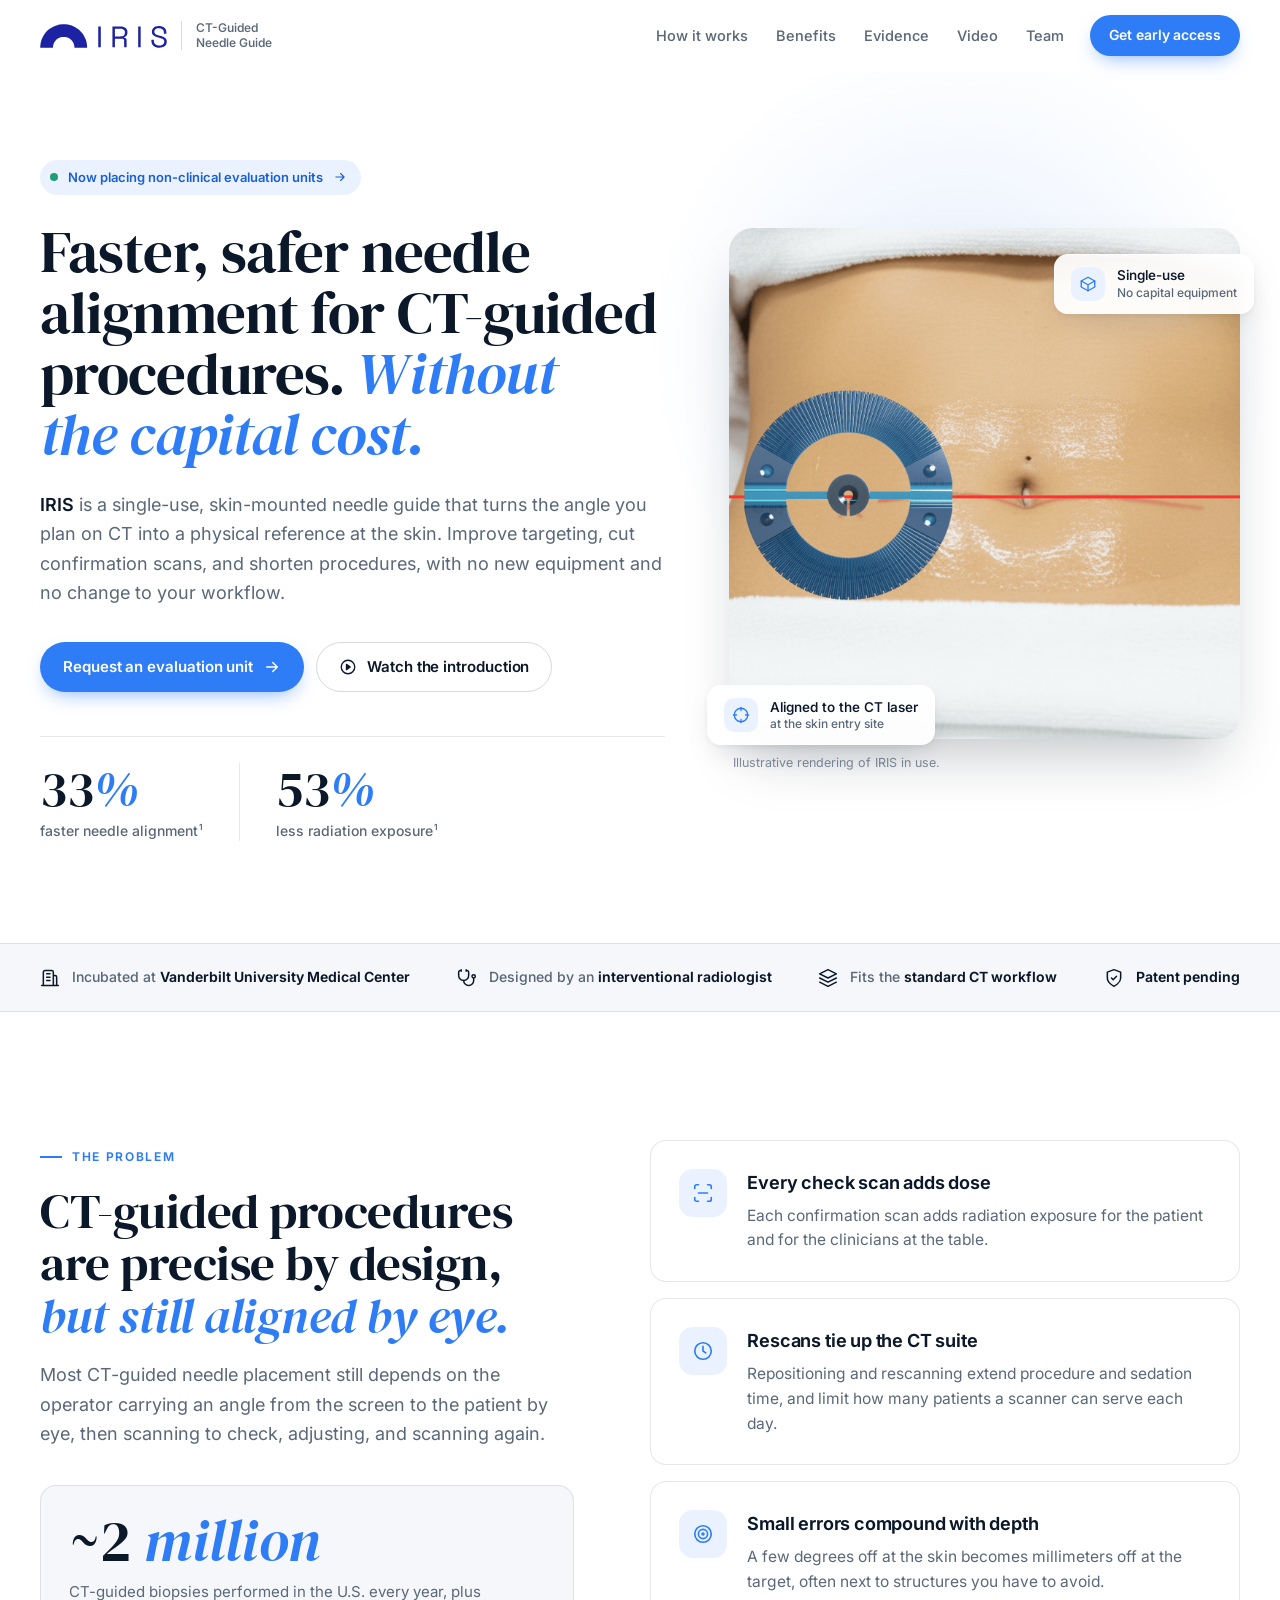
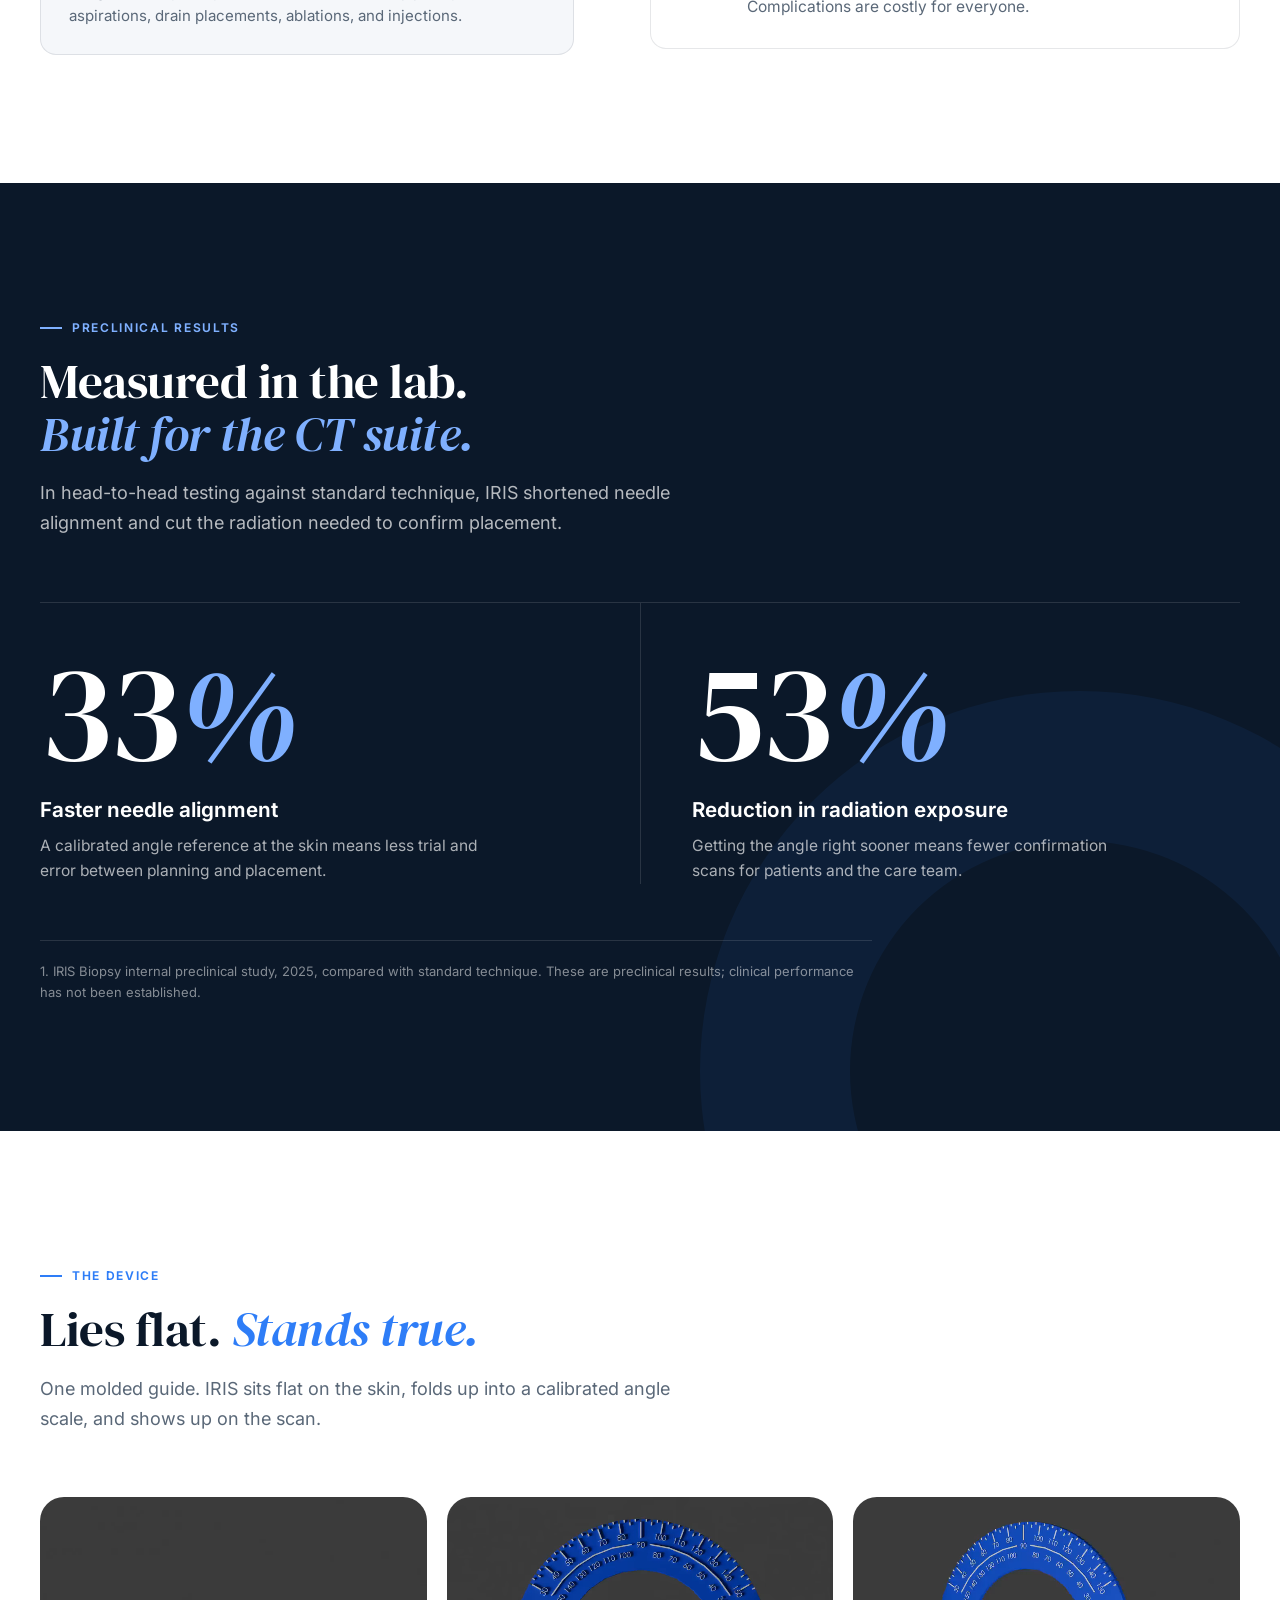
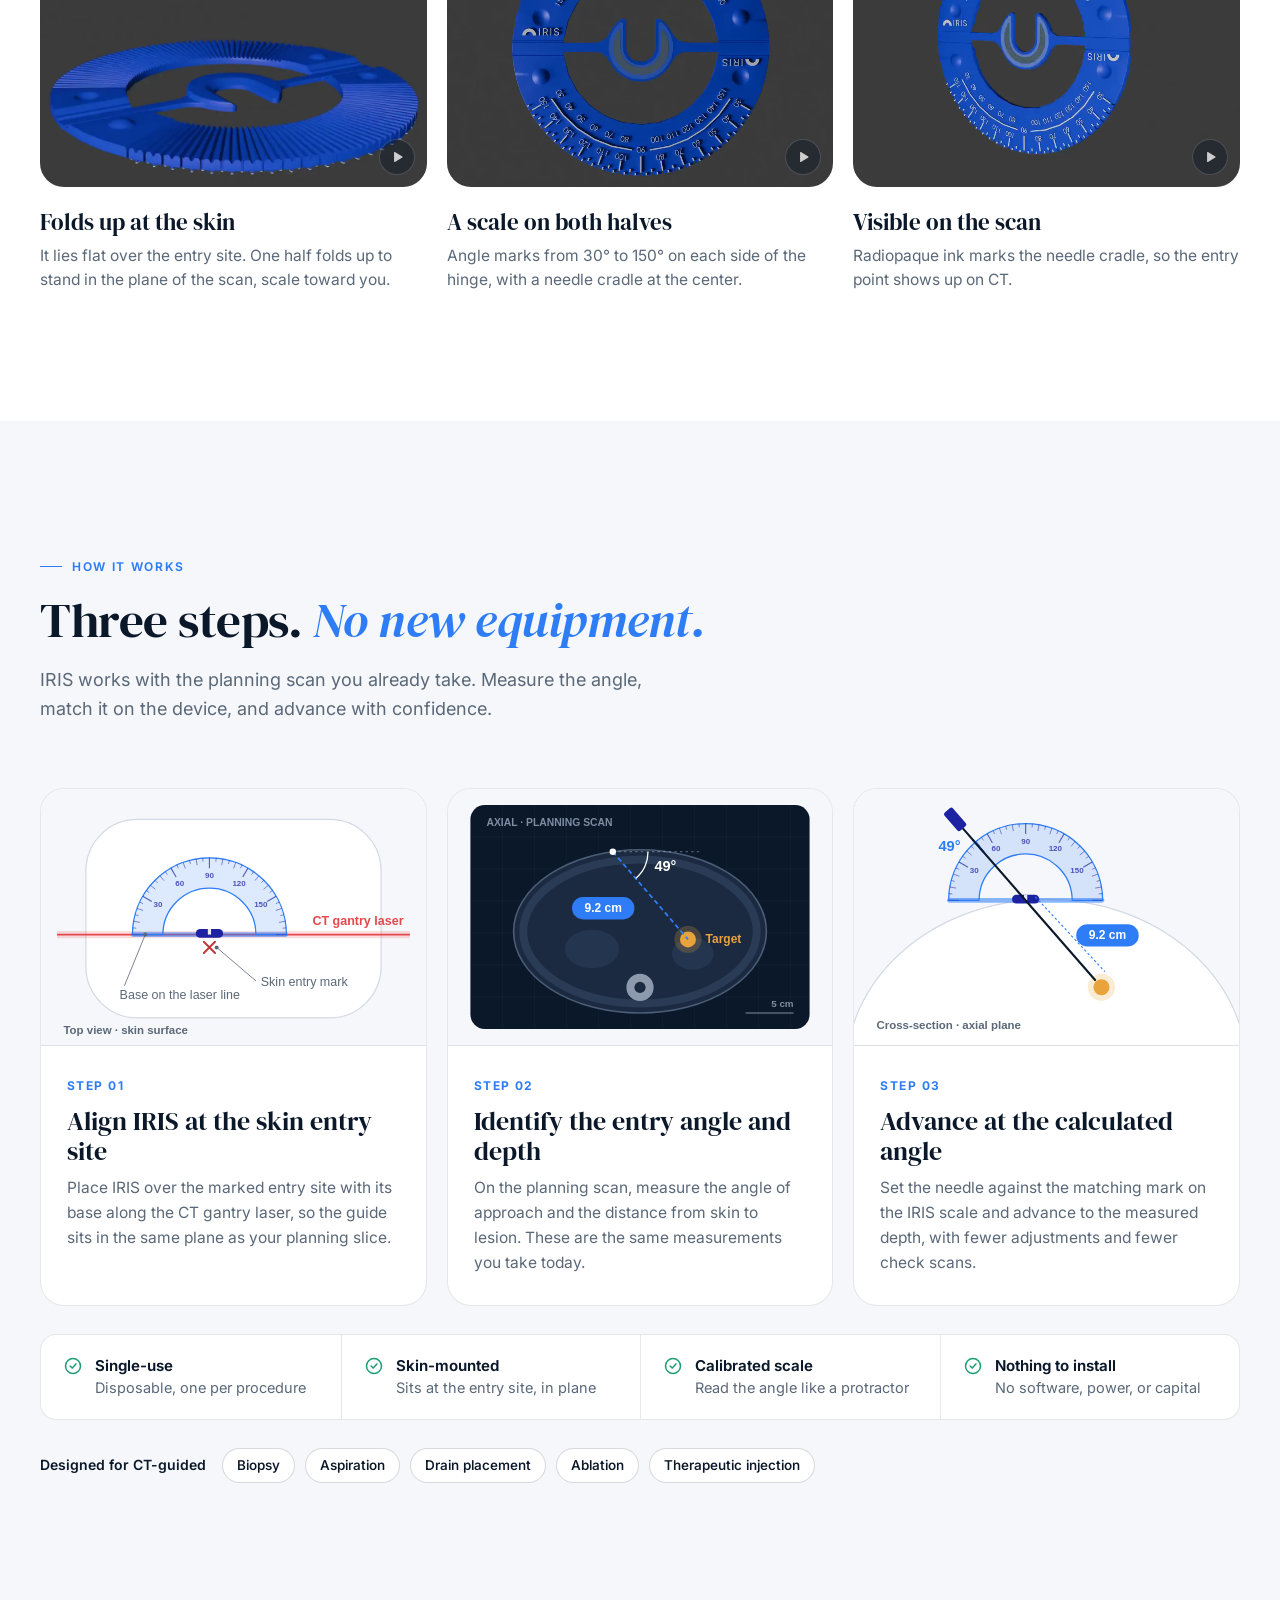
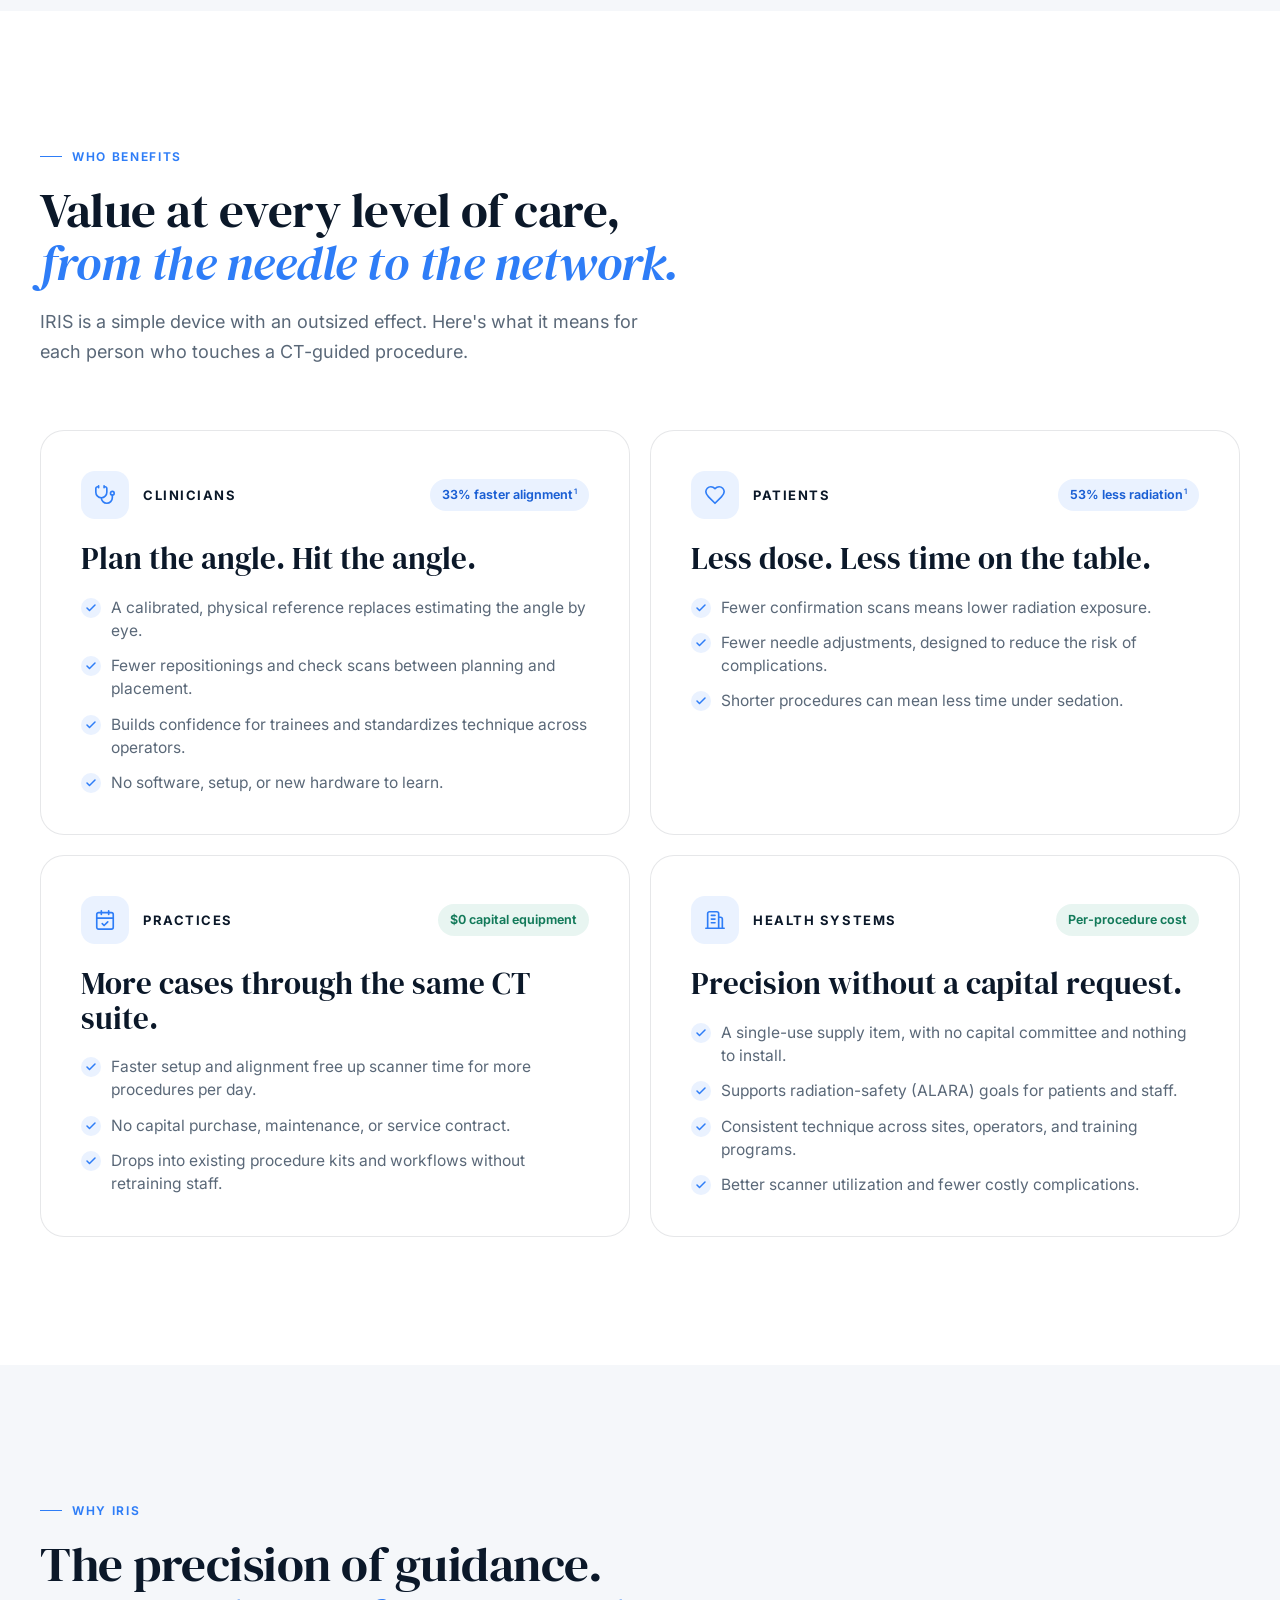
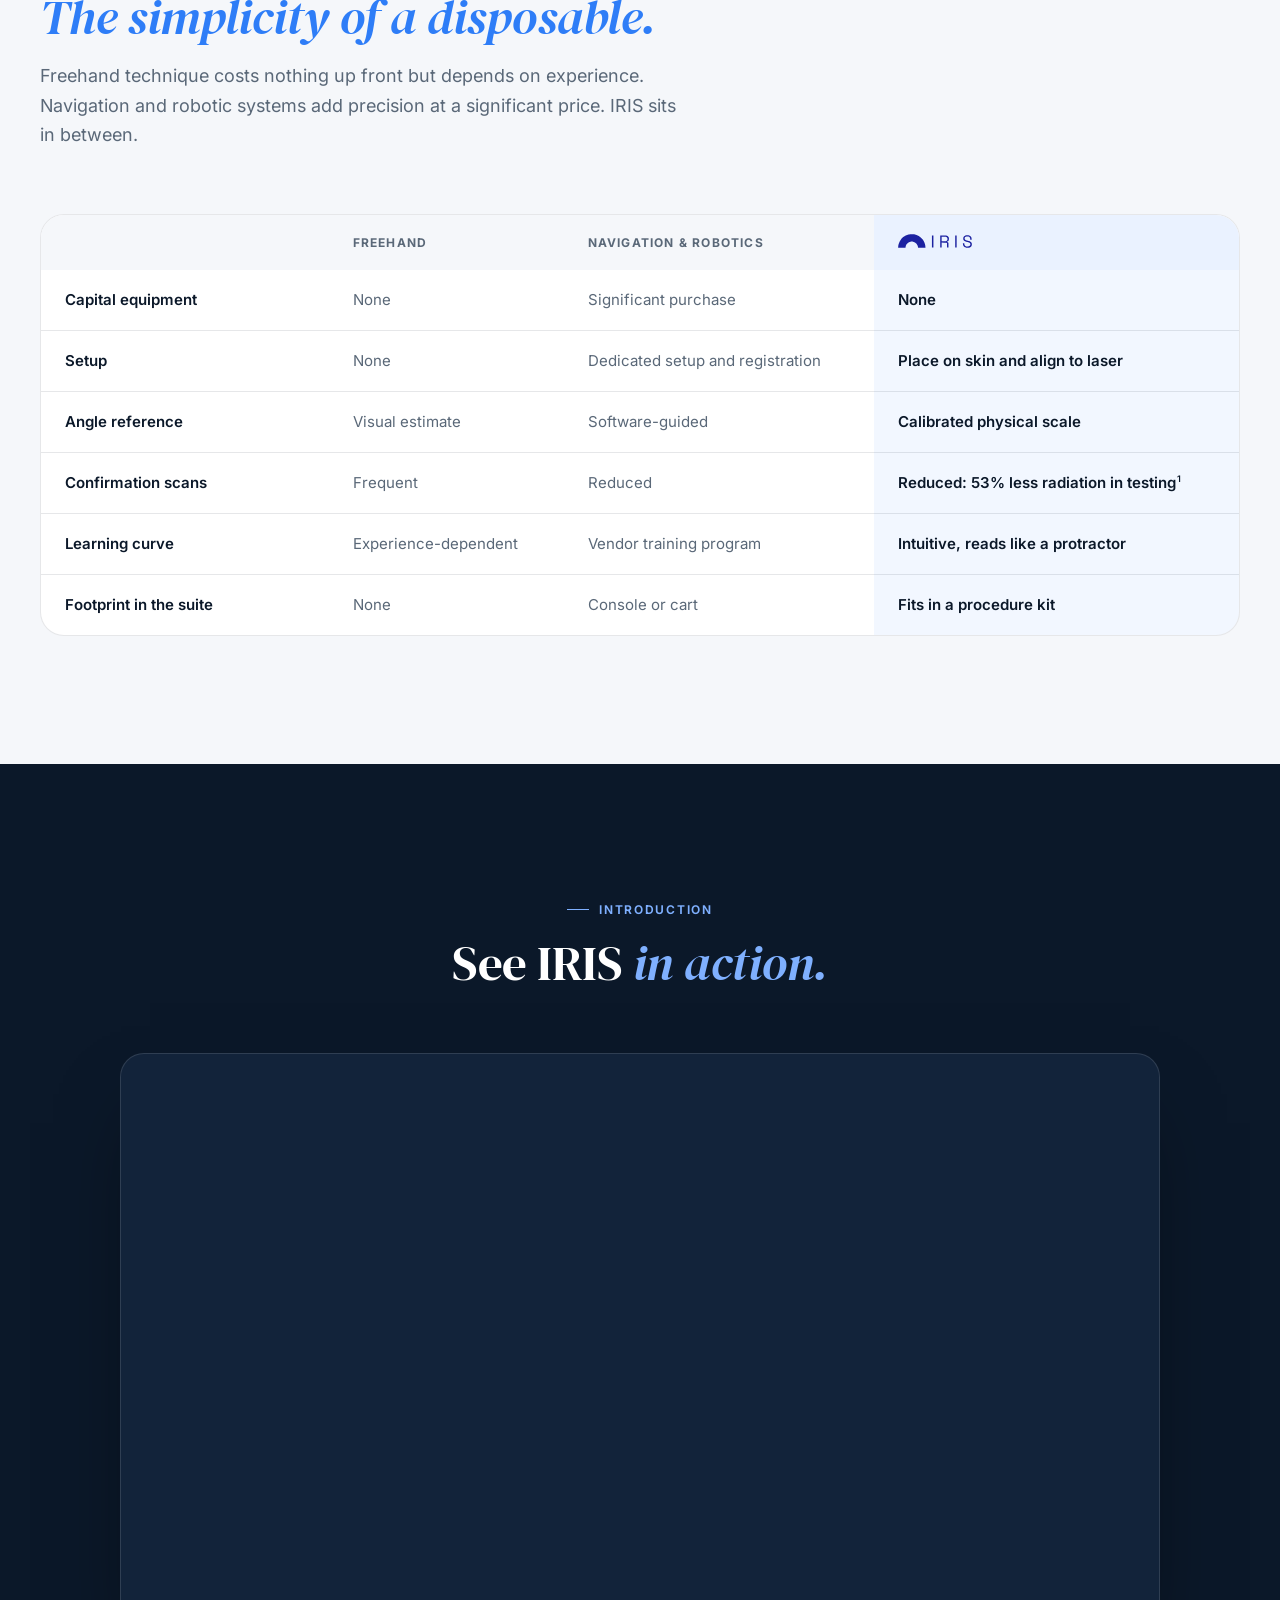
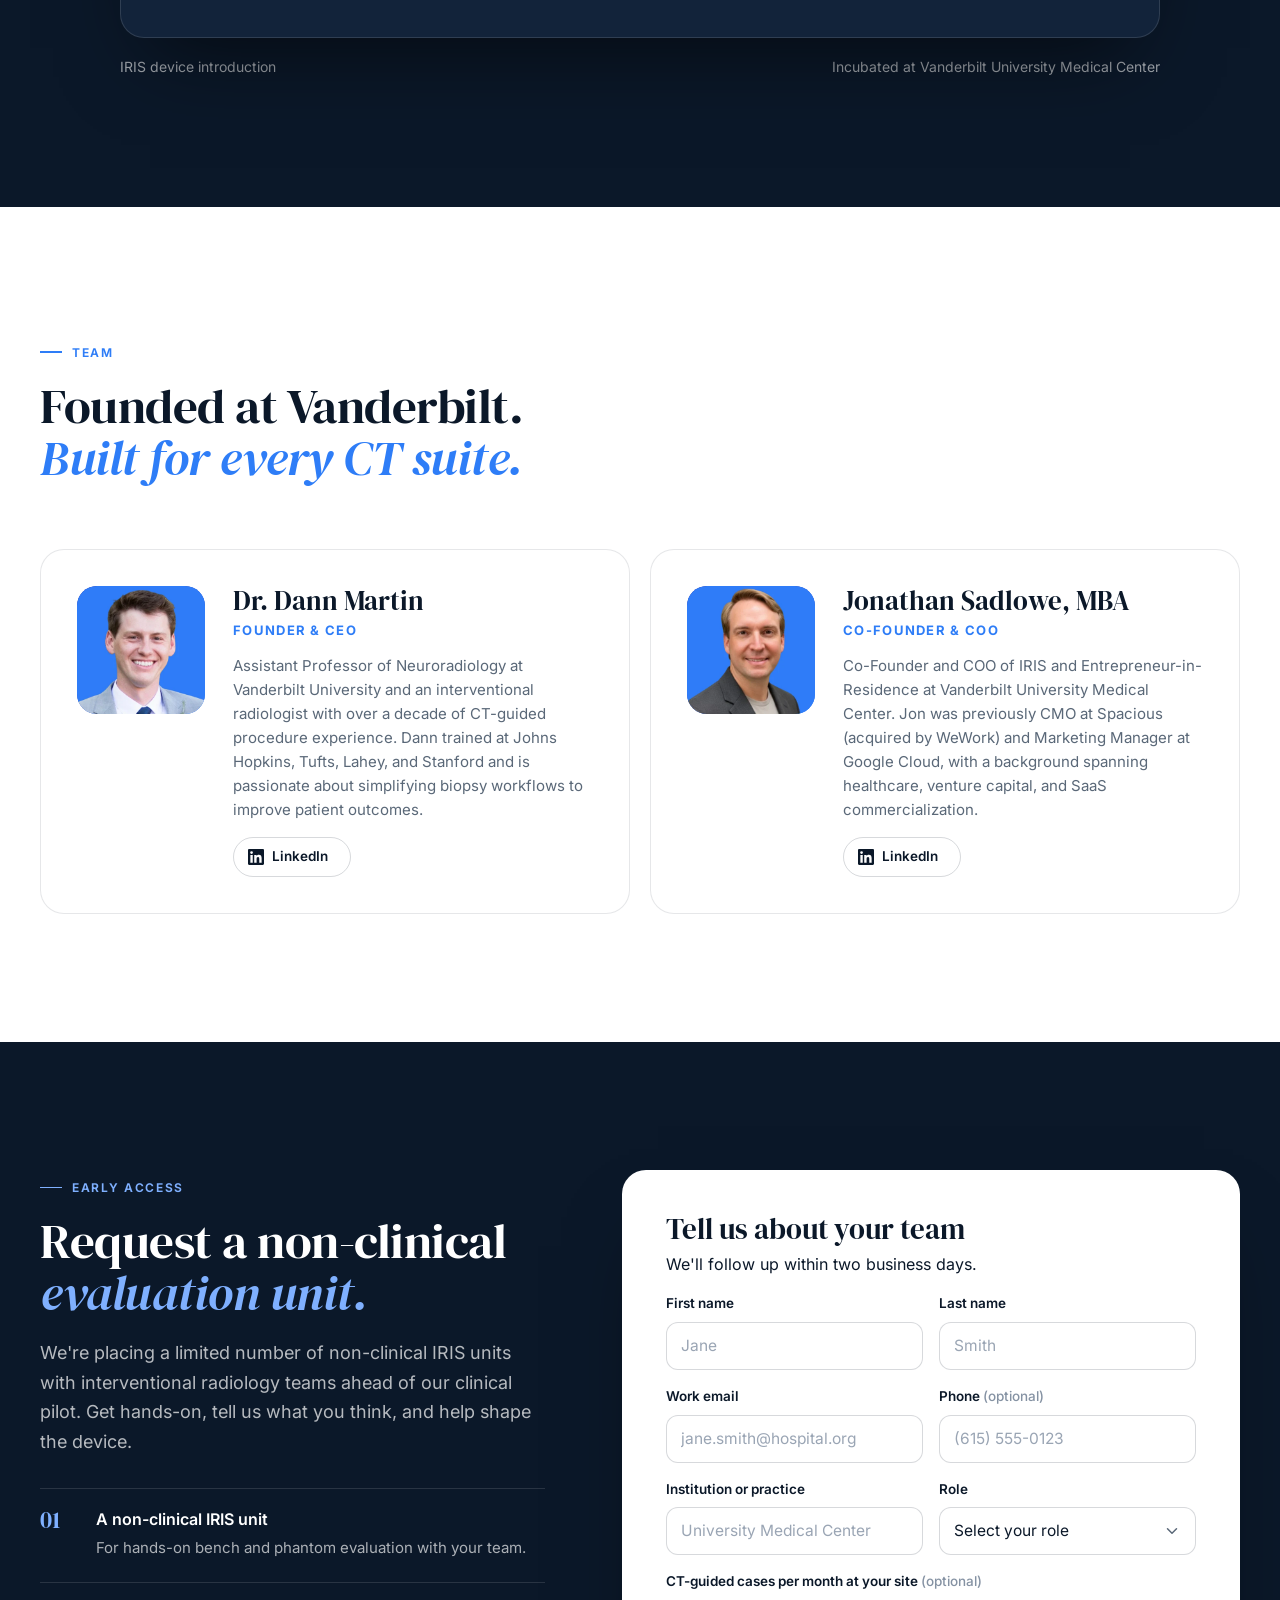
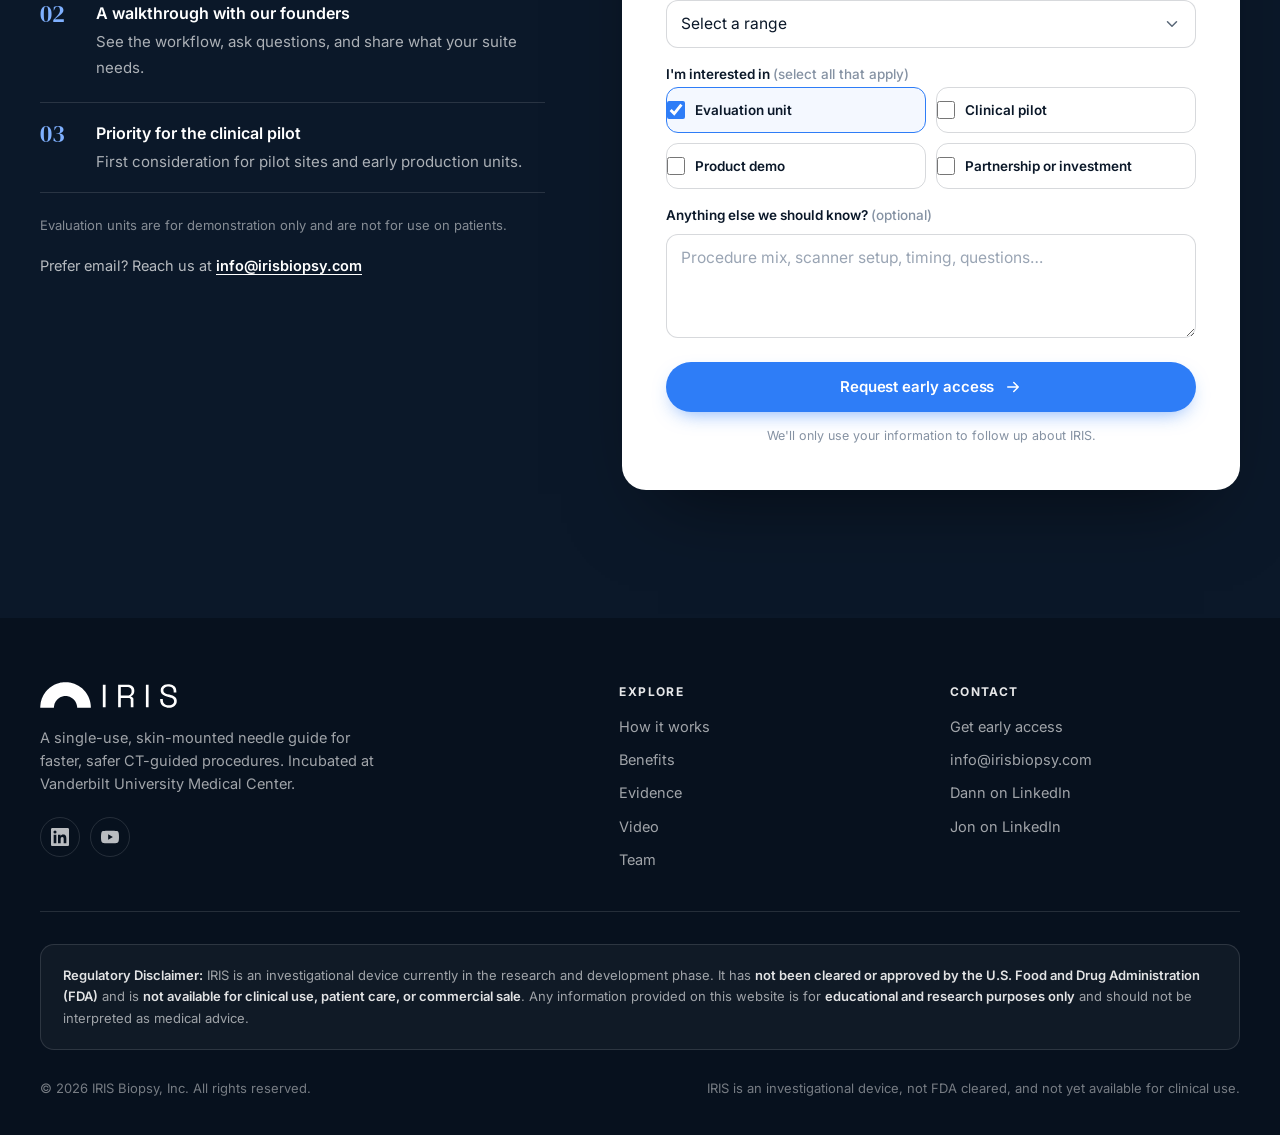
==== commit 7d6c4b20: "Video update" ====
--- a/index.html
+++ b/index.html
@@ -499,8 +499,8 @@
         <div class="video-frame reveal">
           <!-- Video: to swap, paste the new embed's src URL here, including its ?h= value -->
           <iframe
-            src="https://player.vimeo.com/video/1120831240?h=96beb7e7fe&amp;badge=0&amp;autopause=0&amp;byline=0&amp;title=0&amp;dnt=1"
-            title="IRIS device introduction"
+            src="https://player.vimeo.com/video/1248708531?badge=0&amp;autopause=0&amp;byline=0&amp;title=0&amp;dnt=1"
+            title="IRIS Needle Guide for CT-Guided Biopsy: How It Works"
             loading="lazy"
             referrerpolicy="strict-origin-when-cross-origin"
             allow="autoplay; fullscreen; picture-in-picture; clipboard-write; encrypted-media; web-share"
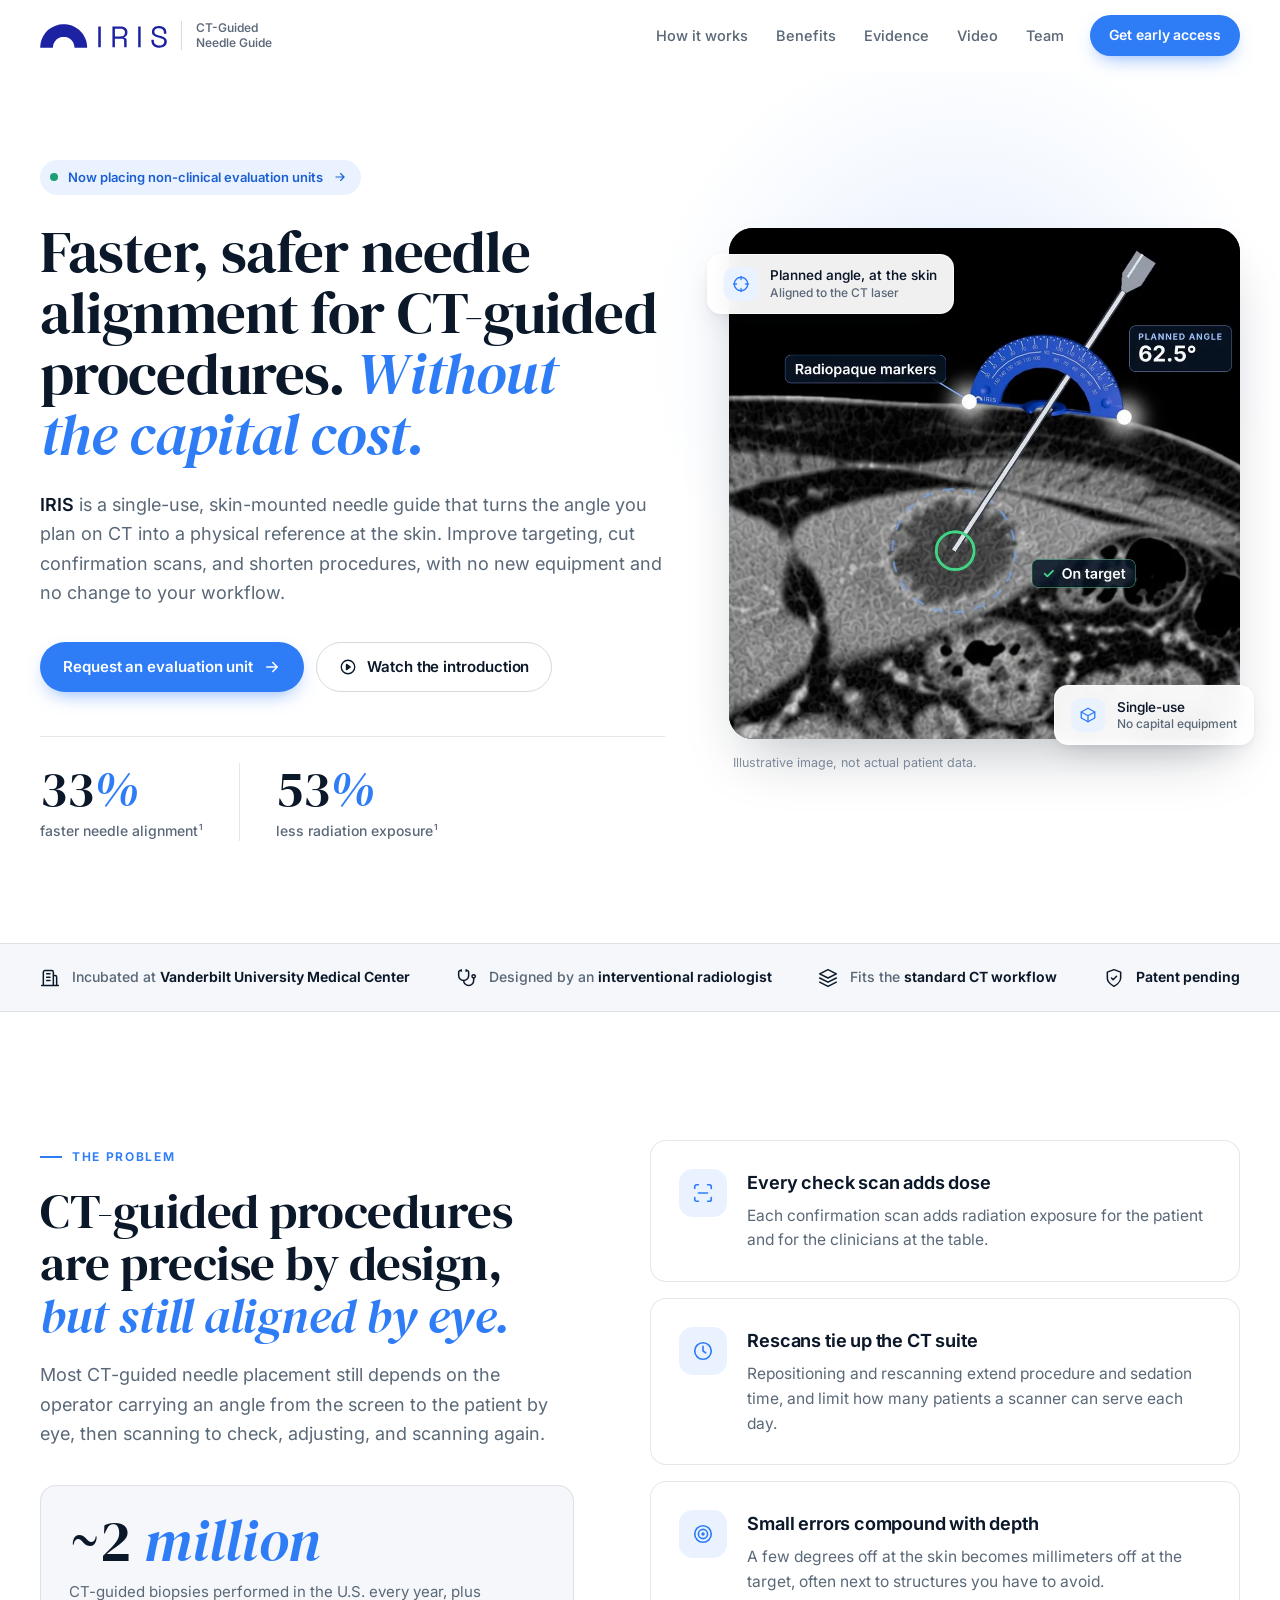
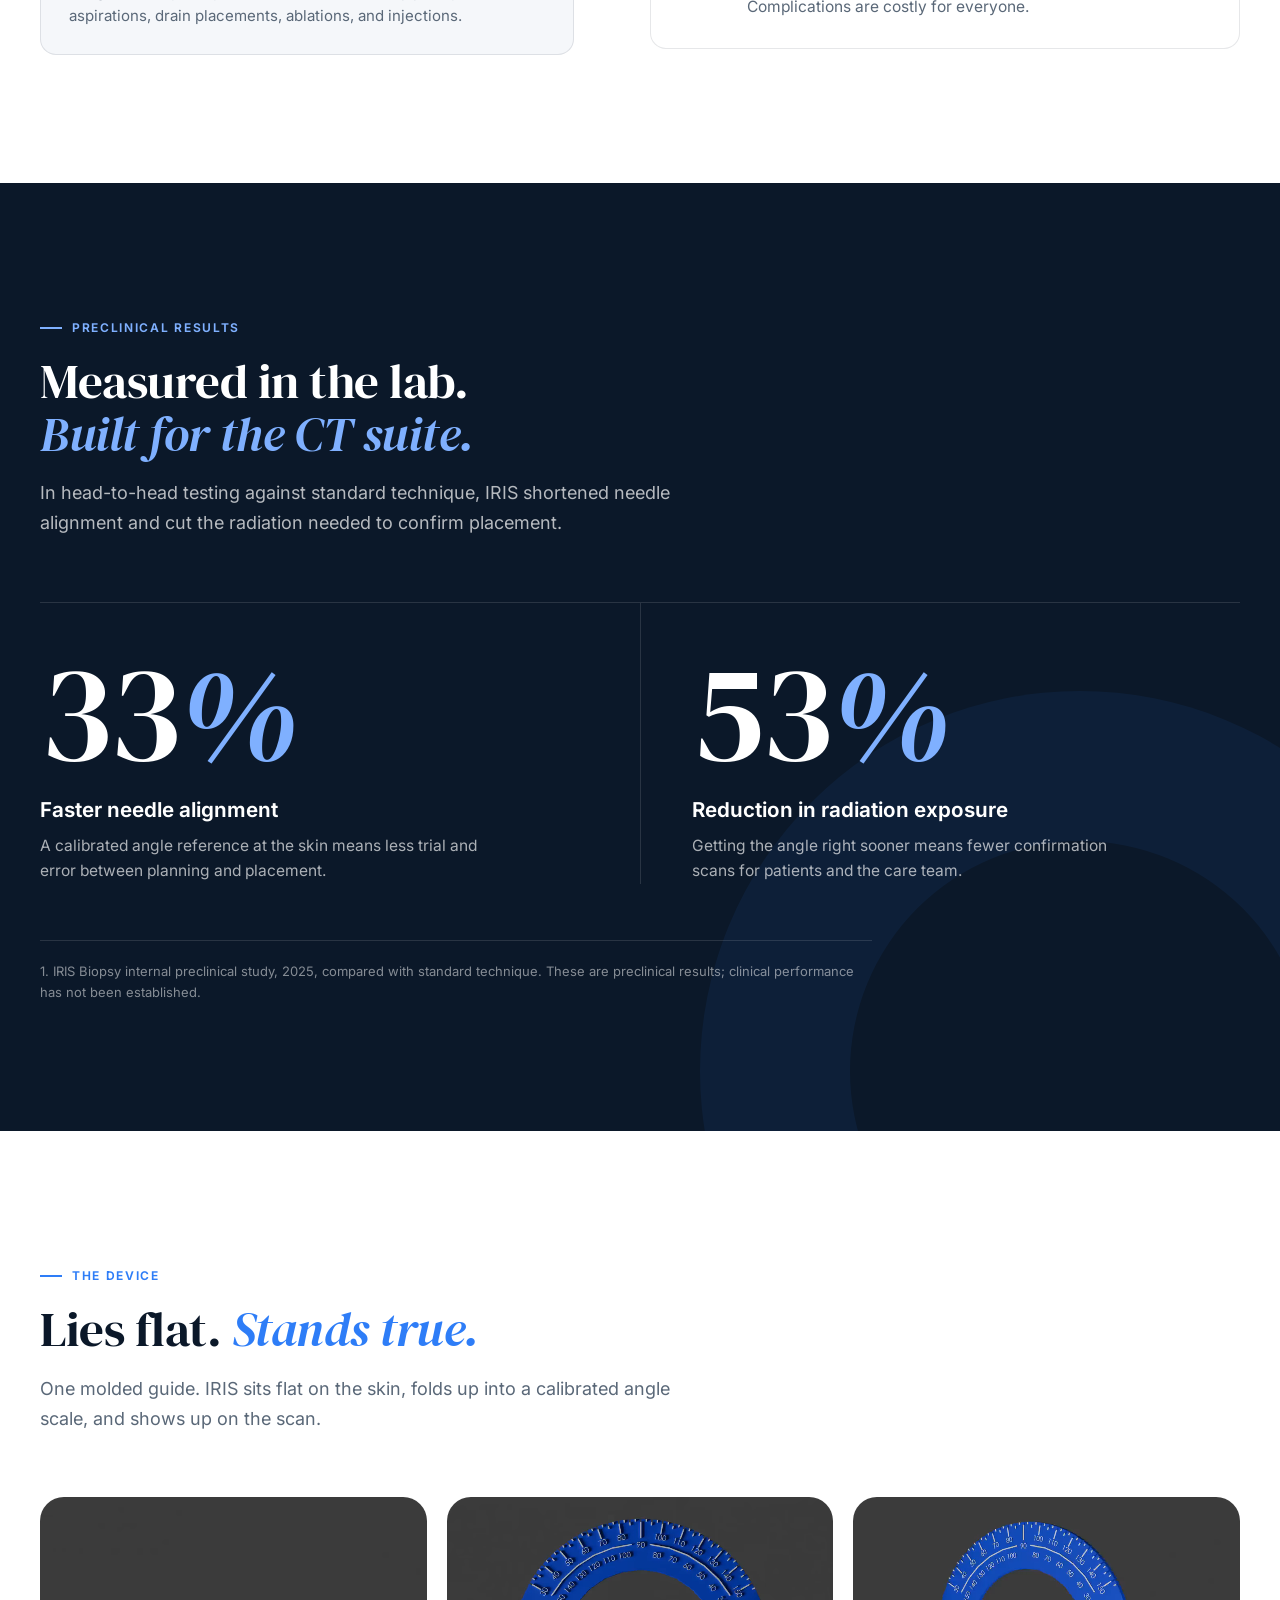
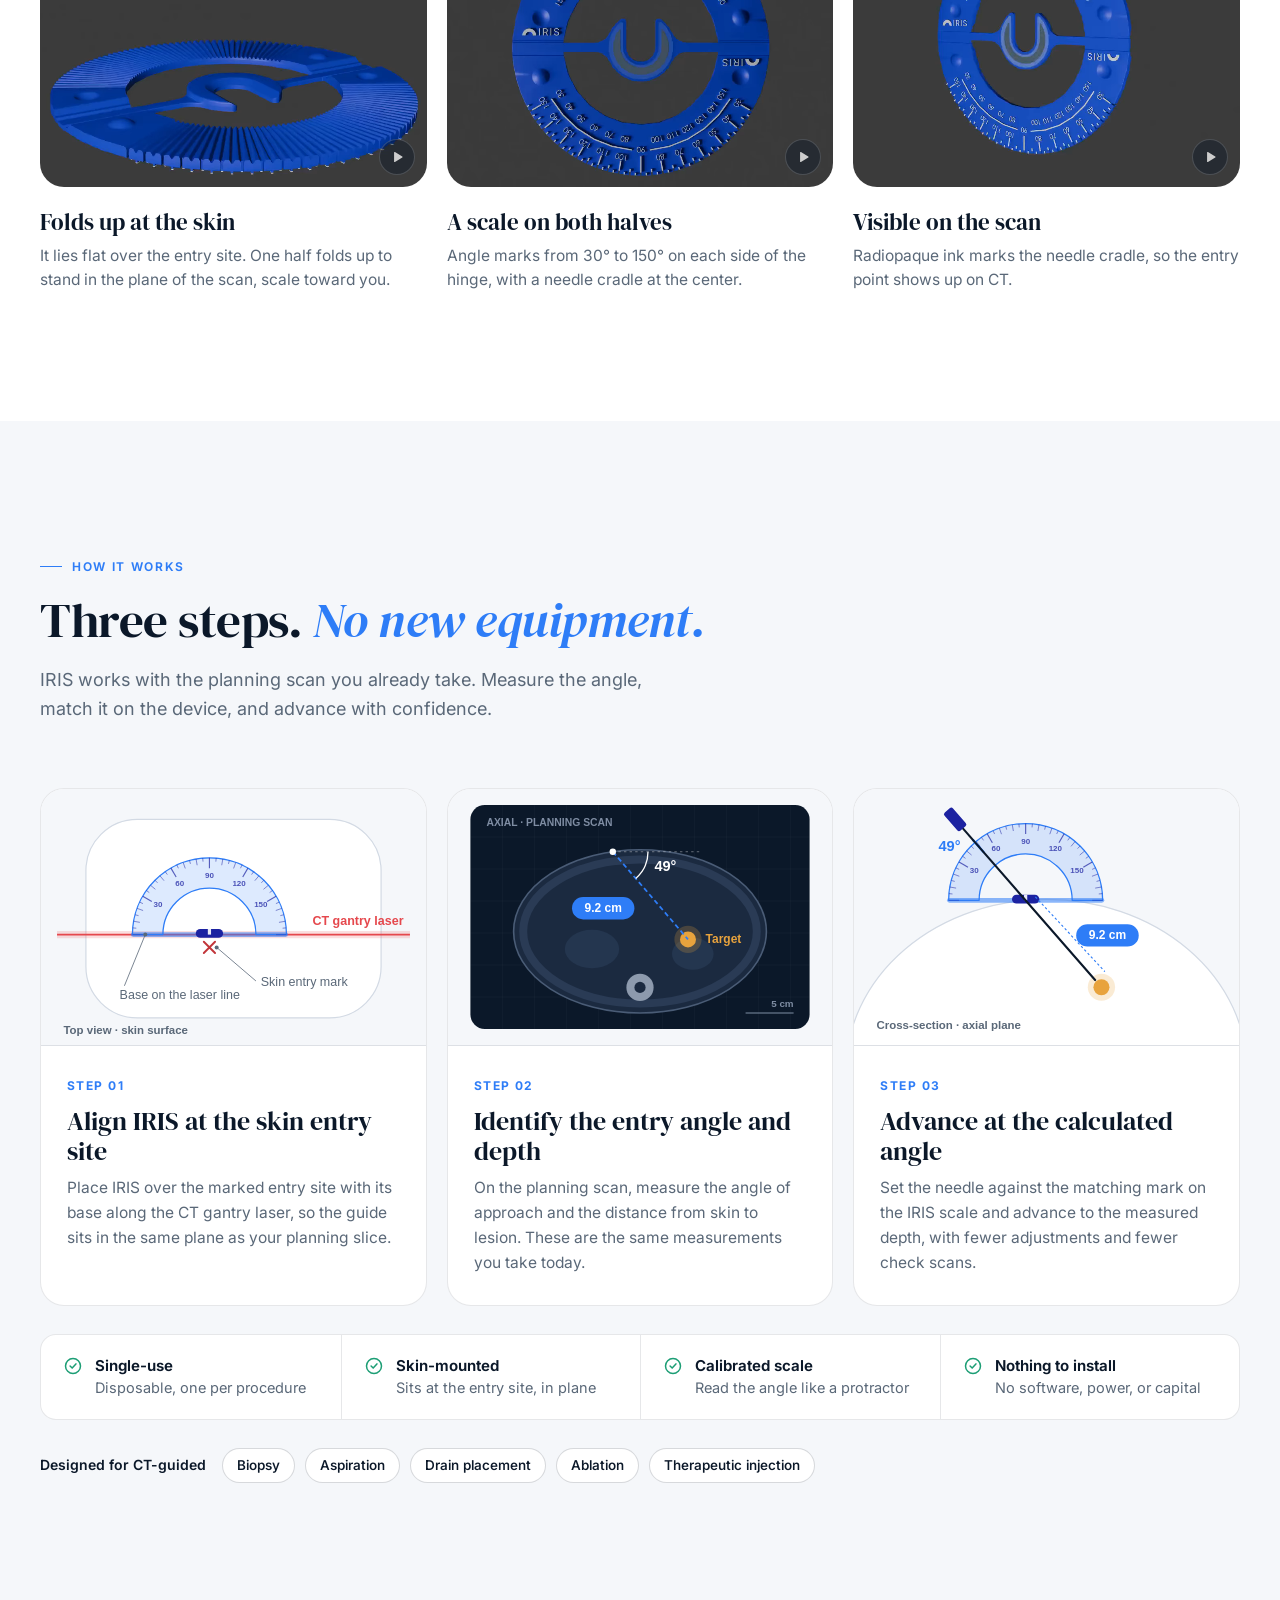
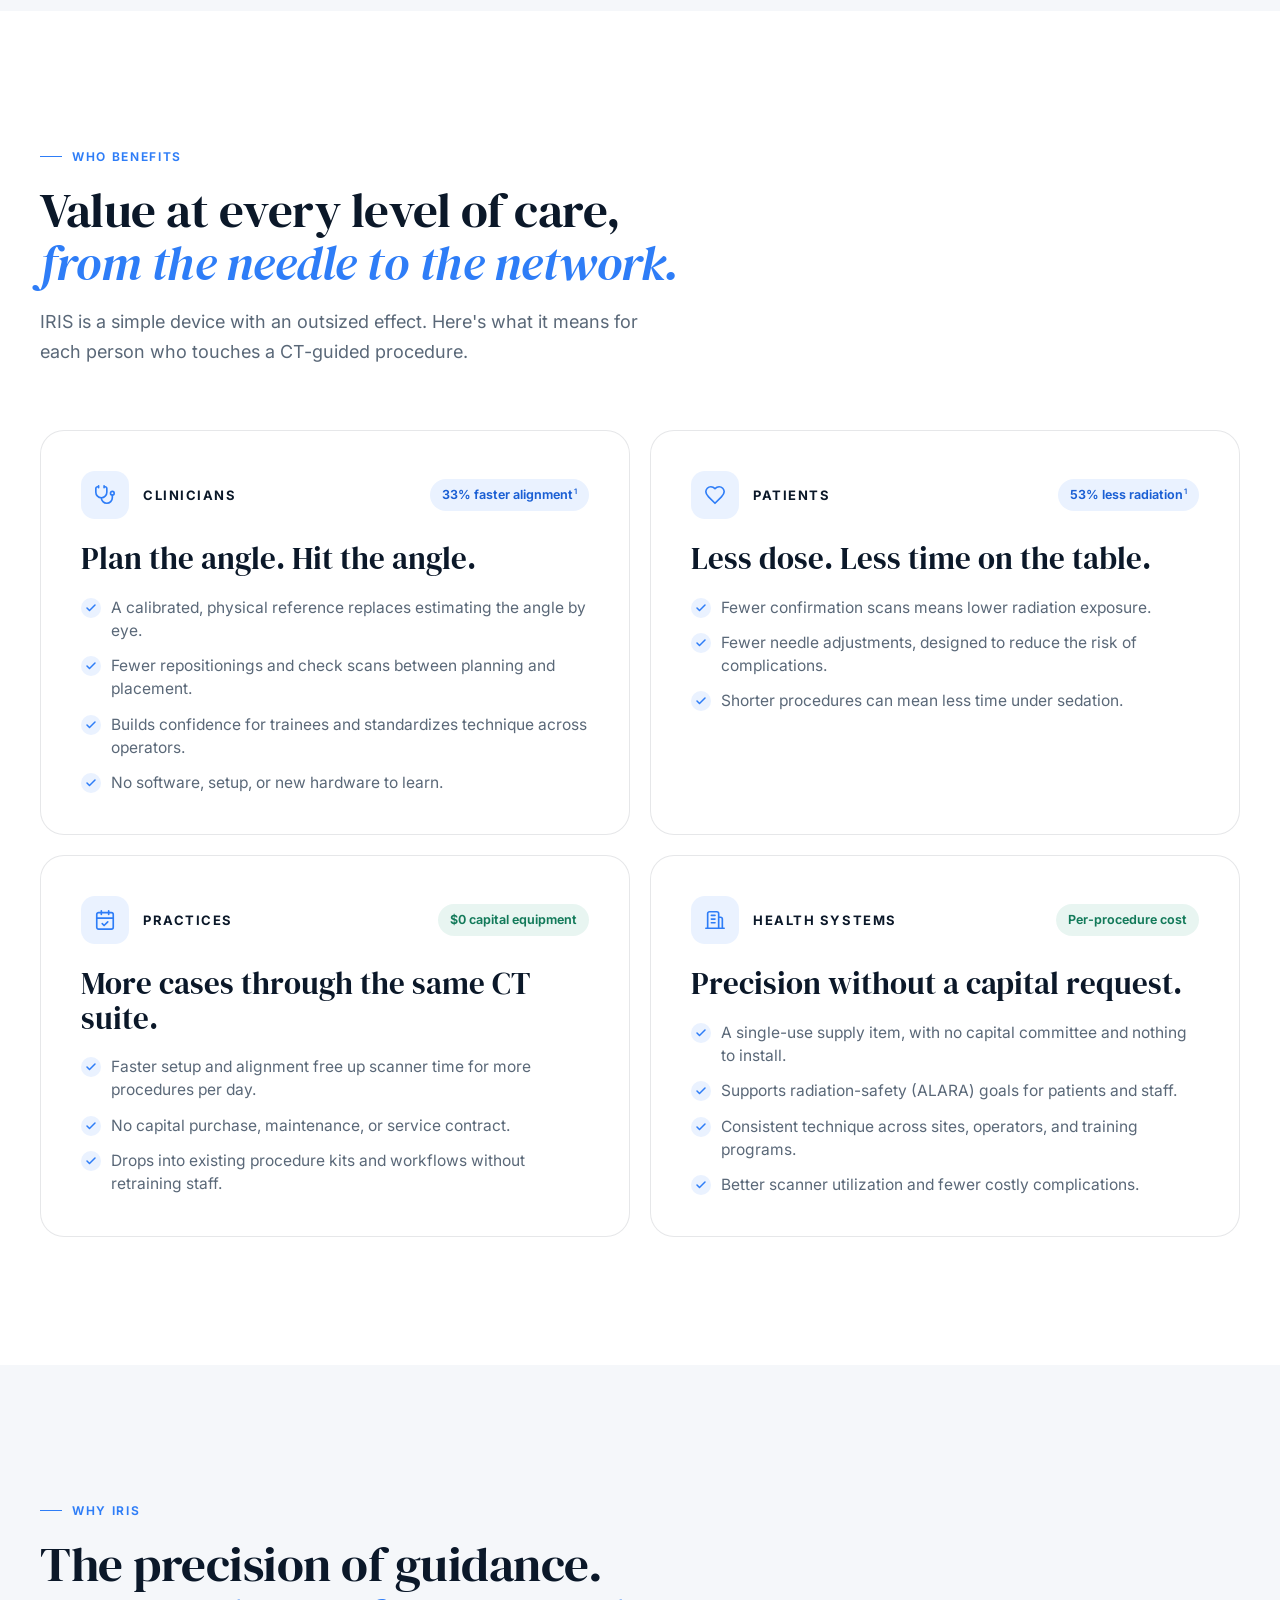
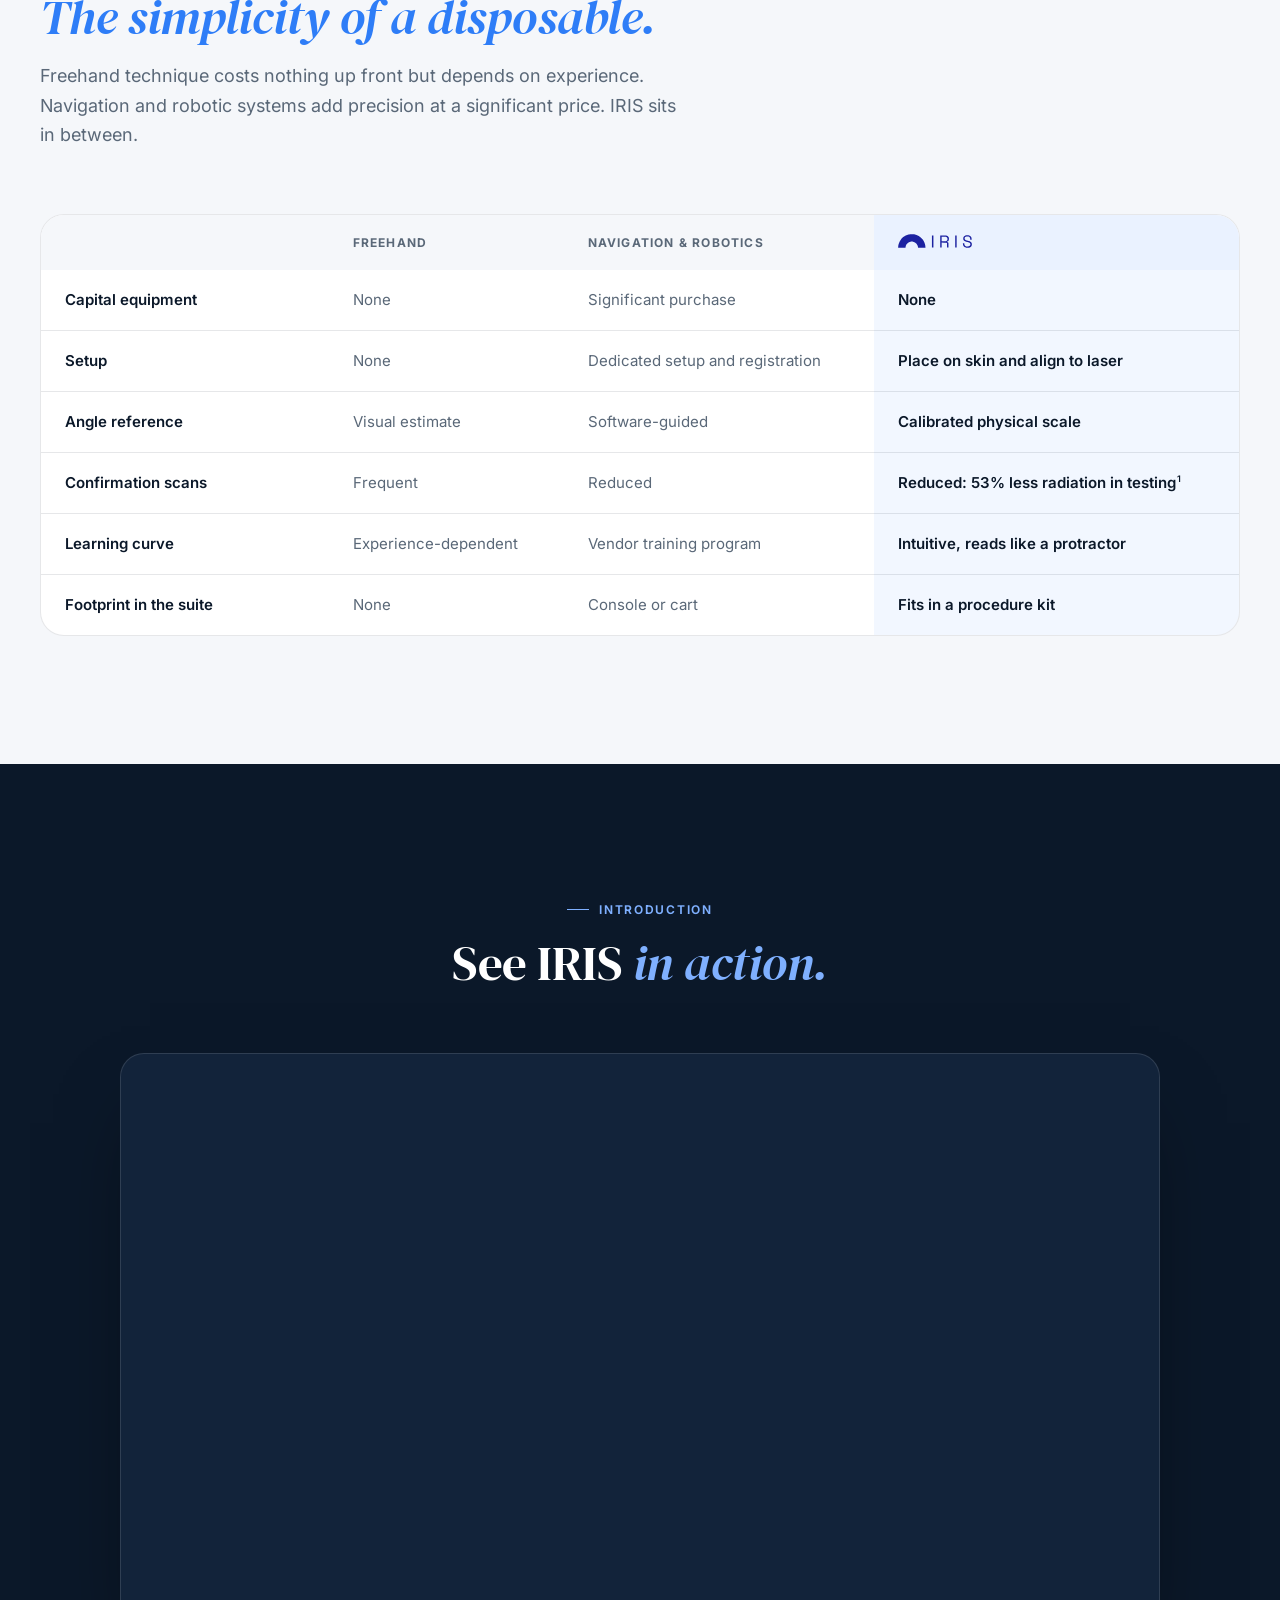
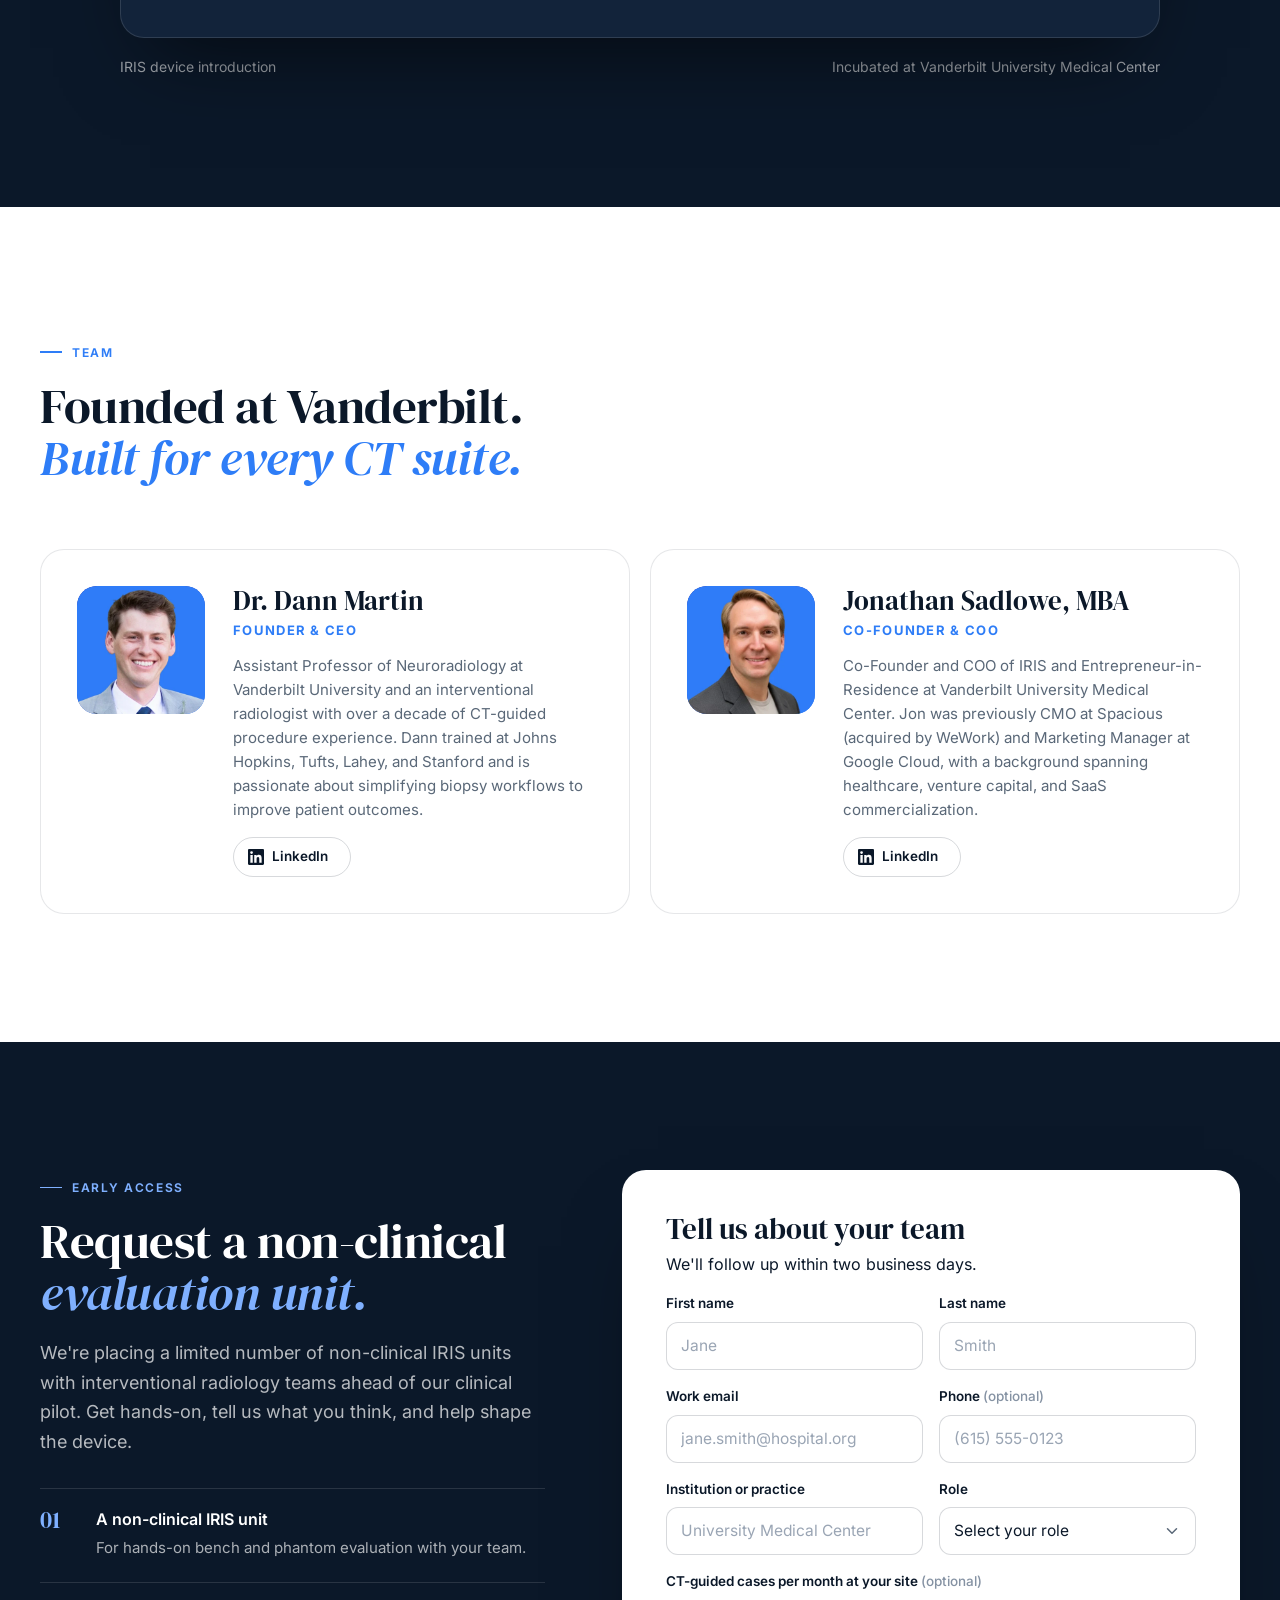
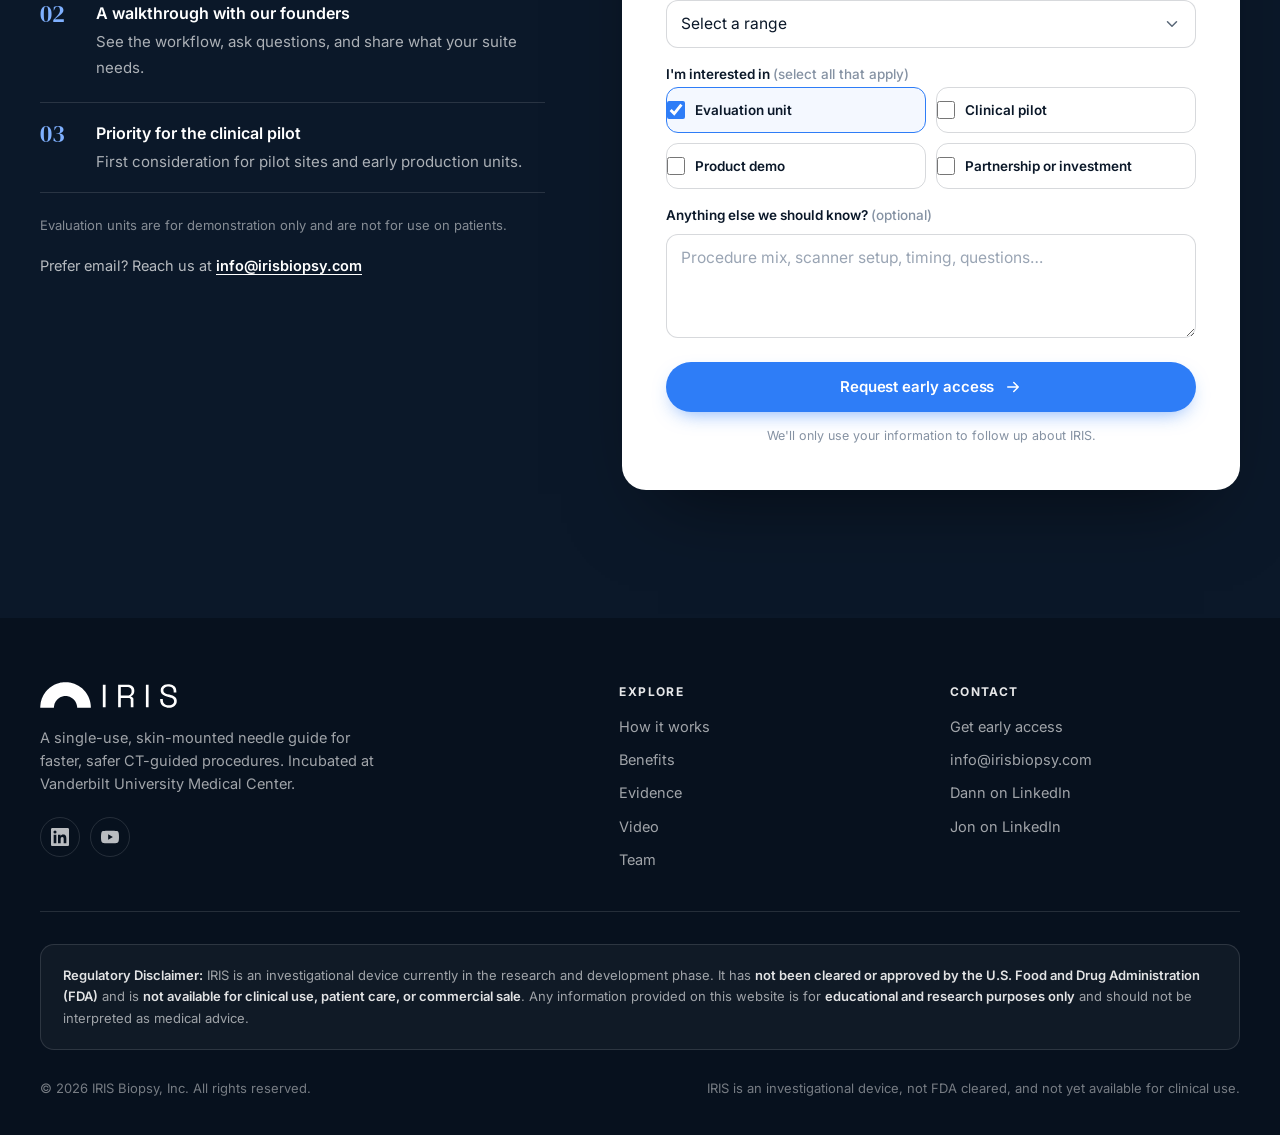
==== commit f9d13c71: "Add files via upload" ====
--- a/index.html
+++ b/index.html
@@ -152,20 +152,20 @@
 
         <div class="hero-media reveal" data-delay="2">
           <div class="hero-frame">
-            <picture>
-              <source srcset="assets/img/iris-hero-still.webp" type="image/webp" media="(prefers-reduced-motion: reduce)" />
-              <img src="assets/img/iris-hero.gif" width="1400" height="1400" alt="Animation of IRIS on a patient's abdomen: the guide is aligned to the red CT gantry laser over the skin entry site, then its angle scale is raised and a biopsy needle is advanced through the center hub." fetchpriority="high" />
-            </picture>
+            <!-- Hero animation: a muted, looping square video. The poster is the still frame shown before it plays and to visitors with "reduce motion" on. -->
+            <video class="hero-video" autoplay muted loop playsinline preload="auto" poster="assets/img/iris-hero-poster.webp" width="960" height="960" aria-label="Animation of a CT scan view: IRIS sits on the skin with its radiopaque markers visible, and a needle set at the planned 62.5 degree angle advances to the target.">
+              <source src="assets/video/iris-hero.mp4" type="video/mp4" />
+            </video>
           </div>
           <div class="hero-chip hero-chip--a">
-            <span class="ico"><svg aria-hidden="true"><use href="#i-crosshair" /></svg></span>
-            <span>Aligned to the CT laser<small>at the skin entry site</small></span>
-          </div>
-          <div class="hero-chip hero-chip--b">
             <span class="ico"><svg aria-hidden="true"><use href="#i-box" /></svg></span>
             <span>Single-use<small>No capital equipment</small></span>
           </div>
-          <p class="hero-caption">Illustrative rendering of IRIS in use.</p>
+          <div class="hero-chip hero-chip--b">
+            <span class="ico"><svg aria-hidden="true"><use href="#i-crosshair" /></svg></span>
+            <span>Planned angle, at the skin<small>Aligned to the CT laser</small></span>
+          </div>
+          <p class="hero-caption">Illustrative image, not actual patient data.</p>
         </div>
       </div>
     </section>
--- a/css/styles.css
+++ b/css/styles.css
@@ -446,10 +446,12 @@
   border-radius: var(--radius-lg);
   overflow: hidden;
   box-shadow: var(--shadow-lg);
-  background: var(--light);
+  background: #05080d;
   aspect-ratio: 1 / 1;
 }
-.hero-frame img {
+.hero-frame img,
+.hero-frame video {
+  display: block;
   width: 100%;
   height: 100%;
   object-fit: cover;
@@ -483,8 +485,8 @@
   color: var(--blue);
 }
 .hero-chip .ico svg { width: 18px; height: 18px; }
-.hero-chip--a { left: -22px; bottom: 28px; }
-.hero-chip--b { right: -14px; top: 26px; }
+.hero-chip--a { right: -14px; bottom: 28px; }
+.hero-chip--b { left: -22px; top: 26px; }
 .hero-caption {
   margin: 14px 4px 0;
   font-size: 12.5px;
@@ -1264,8 +1266,8 @@
   .access-grid { grid-template-columns: minmax(0, 1fr); }
   .problem-grid .section-head { position: static; }
   .hero-media { max-width: 640px; }
-  .hero-chip--a { left: 12px; }
-  .hero-chip--b { right: 12px; }
+  .hero-chip--a { right: 12px; }
+  .hero-chip--b { left: 12px; }
   .steps { grid-template-columns: minmax(0, 1fr); max-width: 640px; }
   .clips { grid-template-columns: minmax(0, 1fr); max-width: 640px; gap: 40px; }
   .step { display: grid; grid-template-columns: minmax(0, 1fr); }
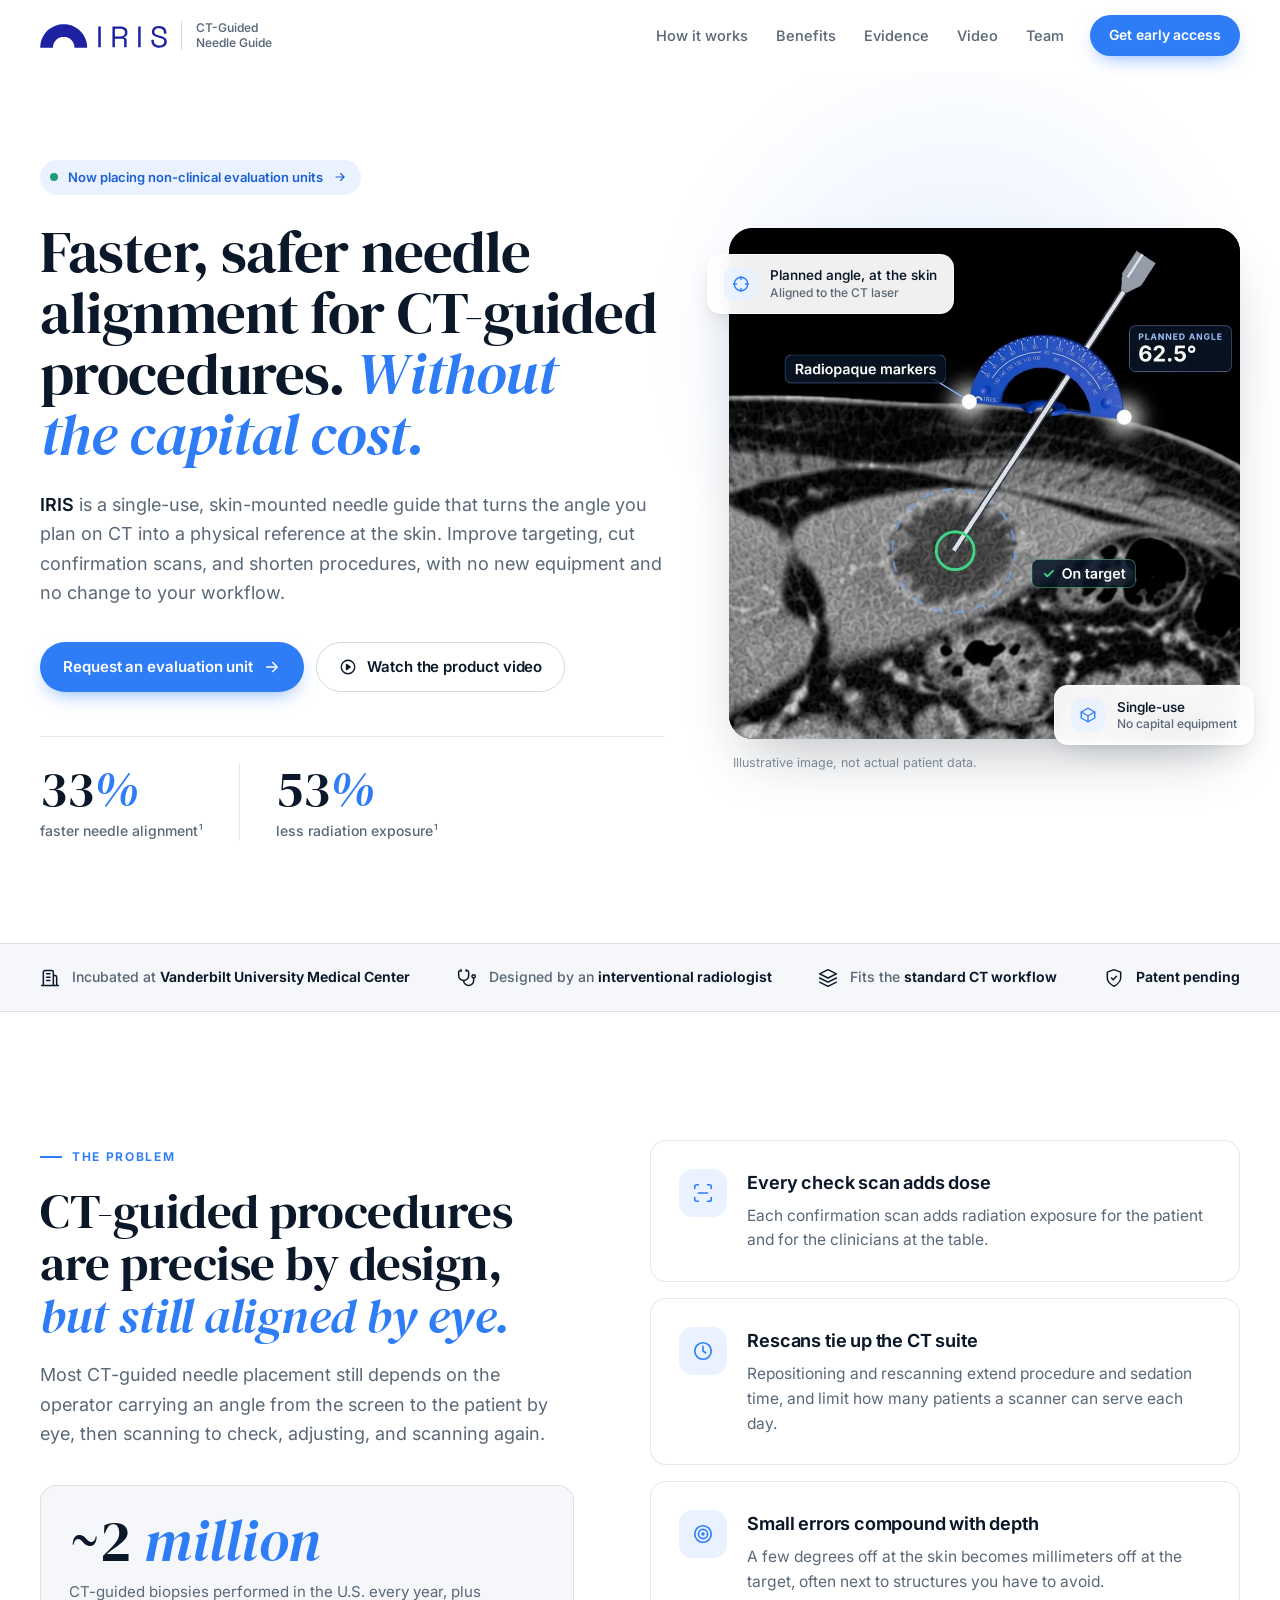
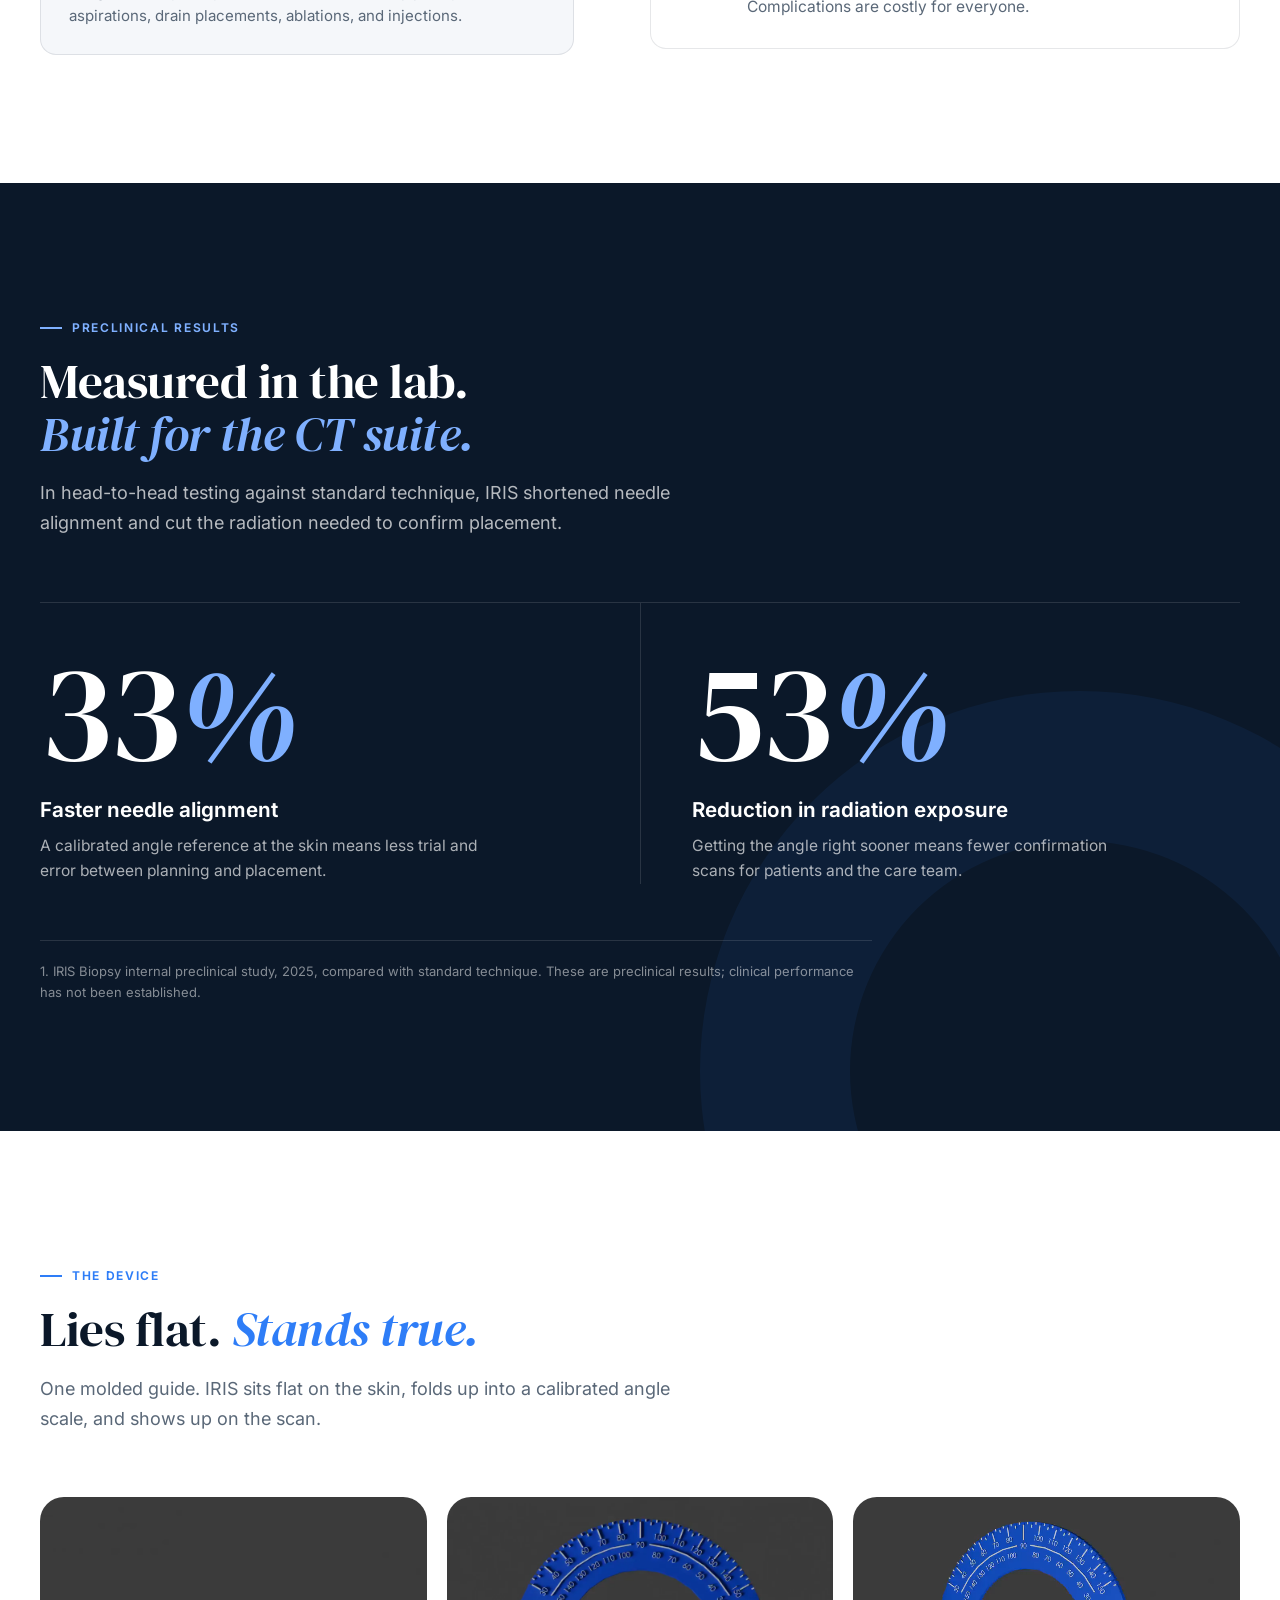
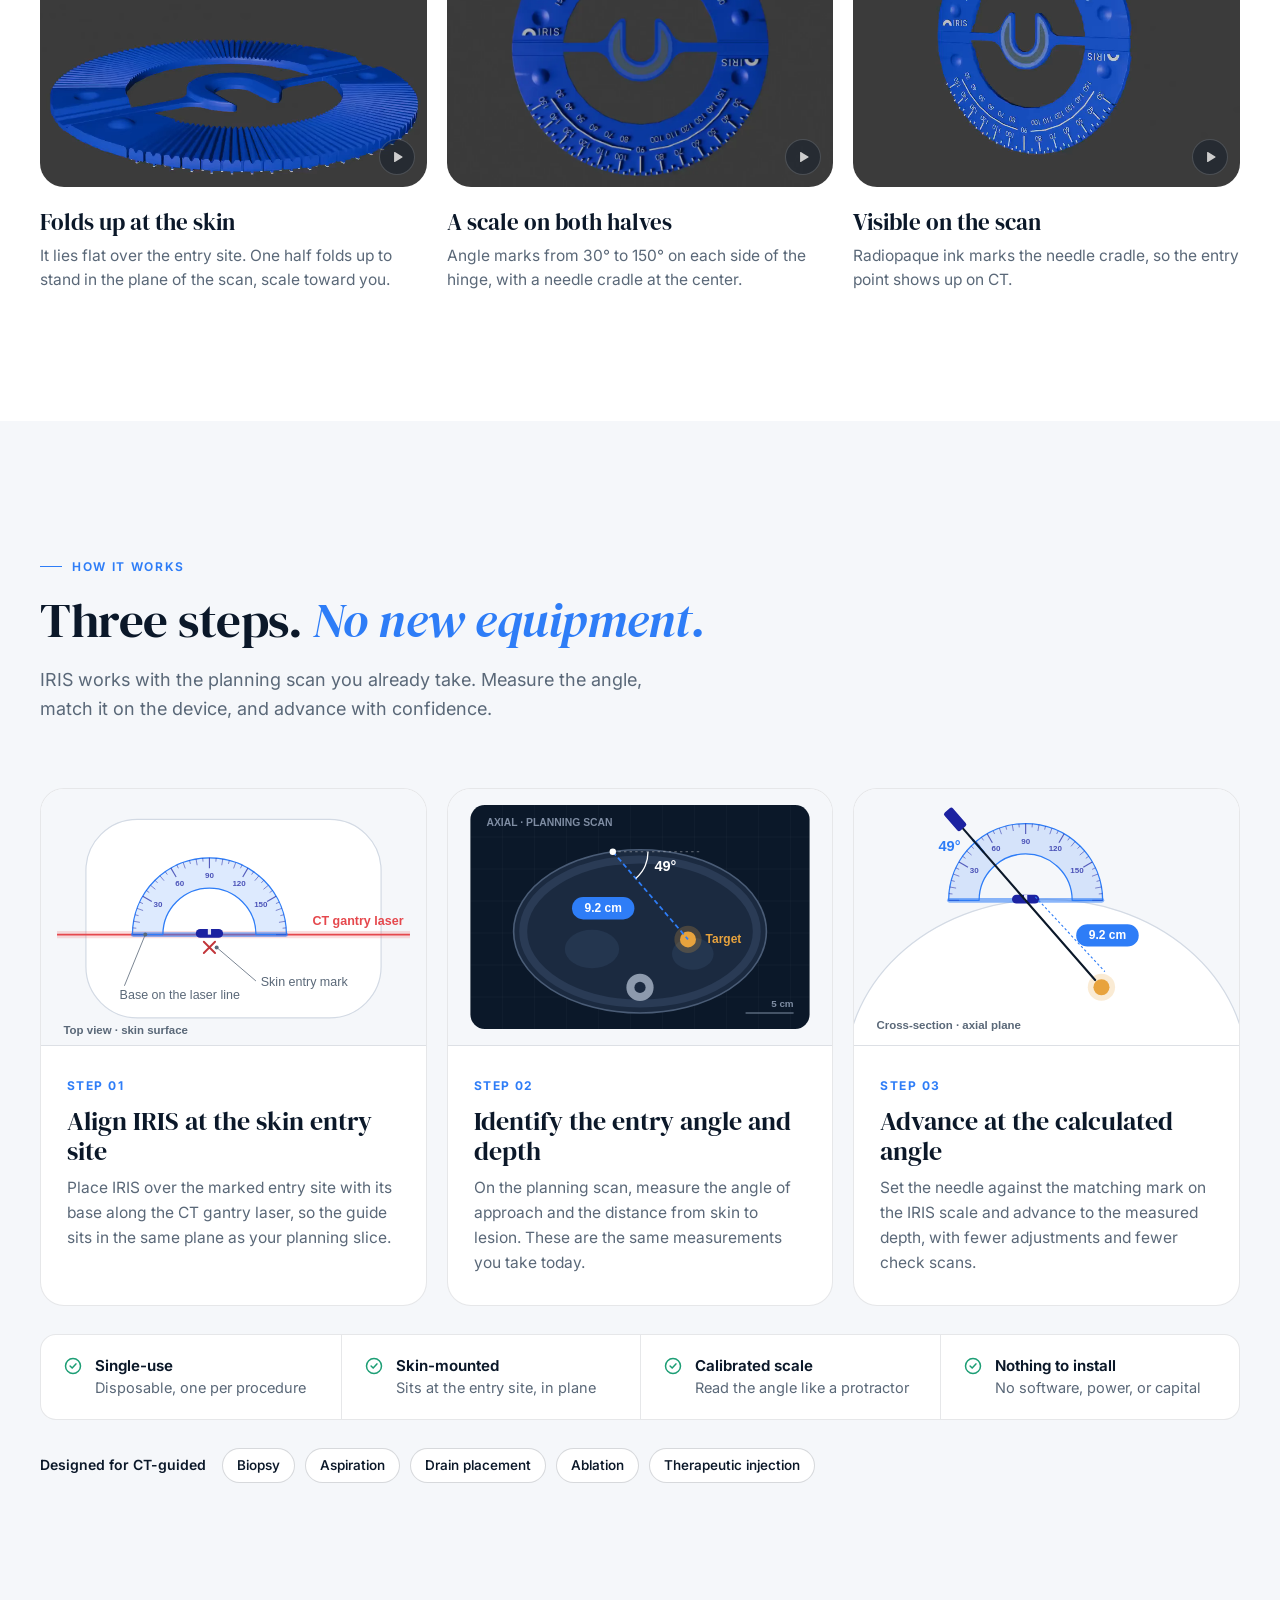
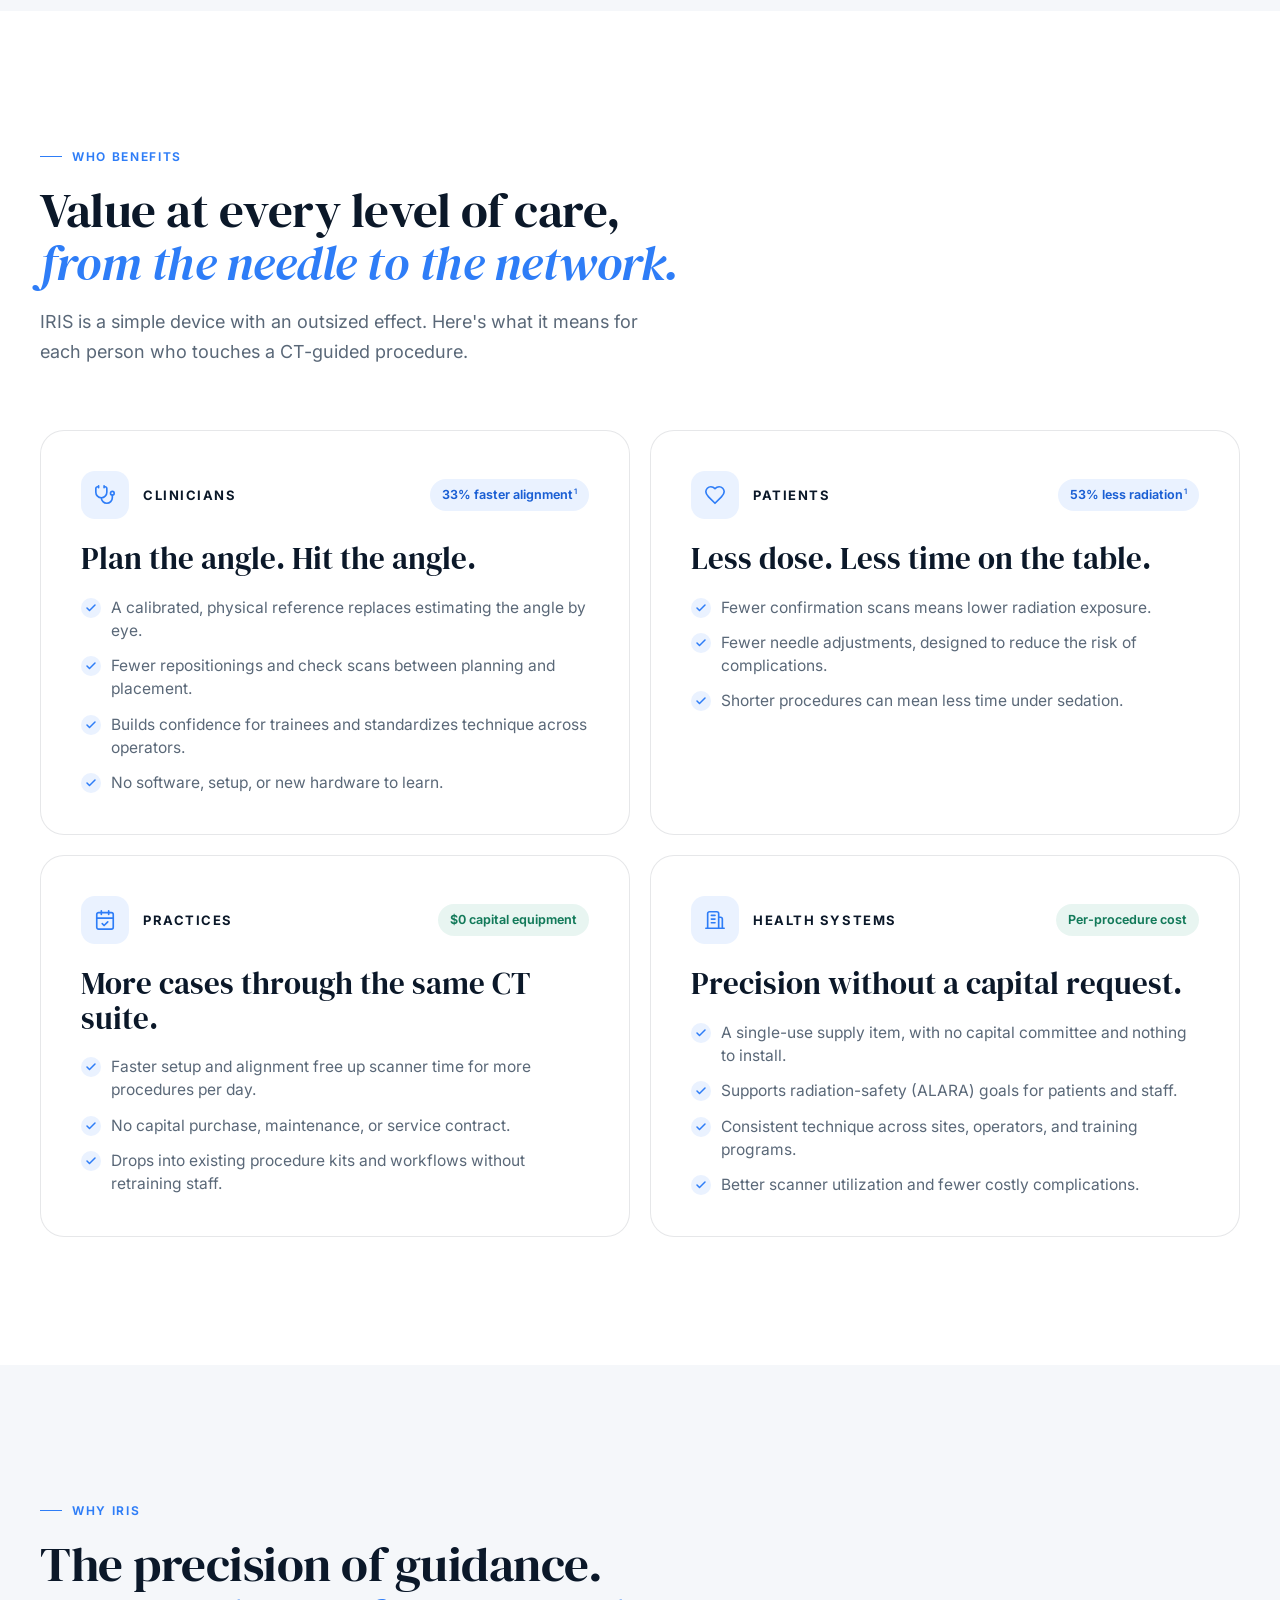
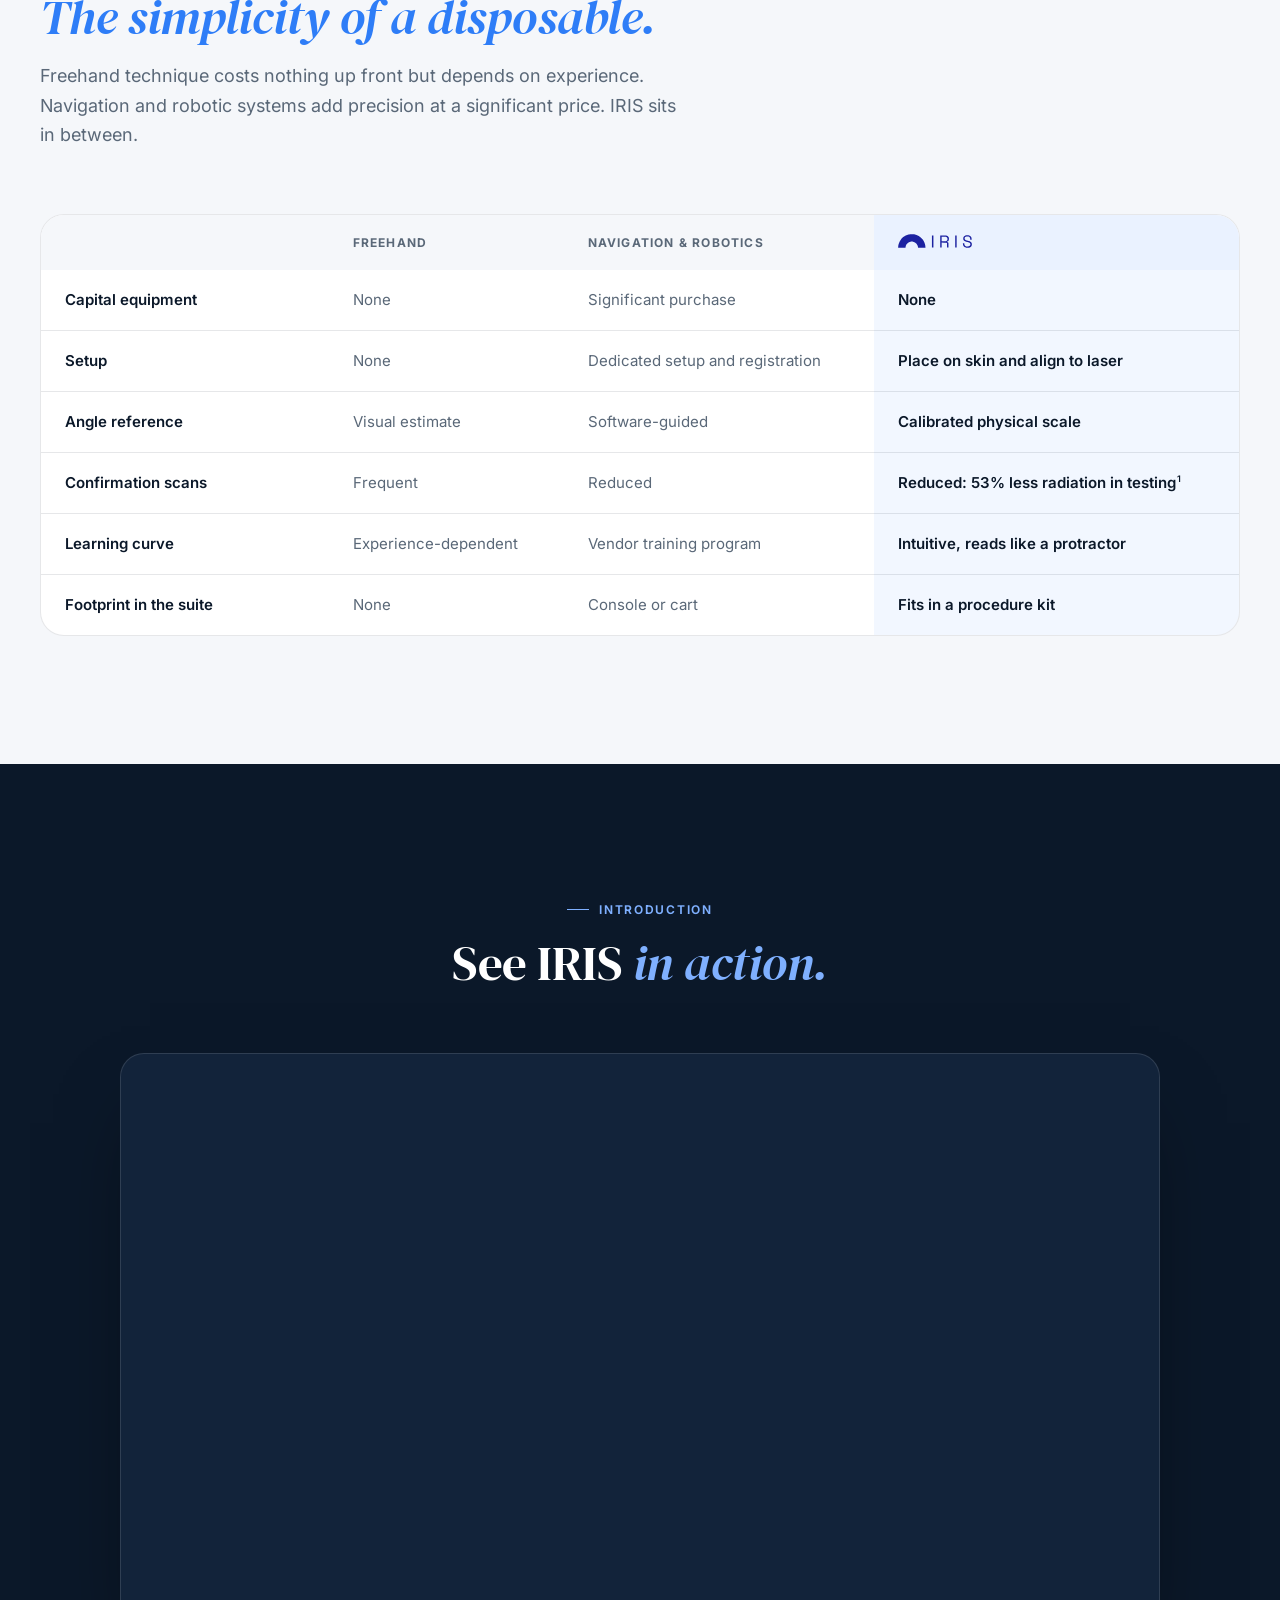
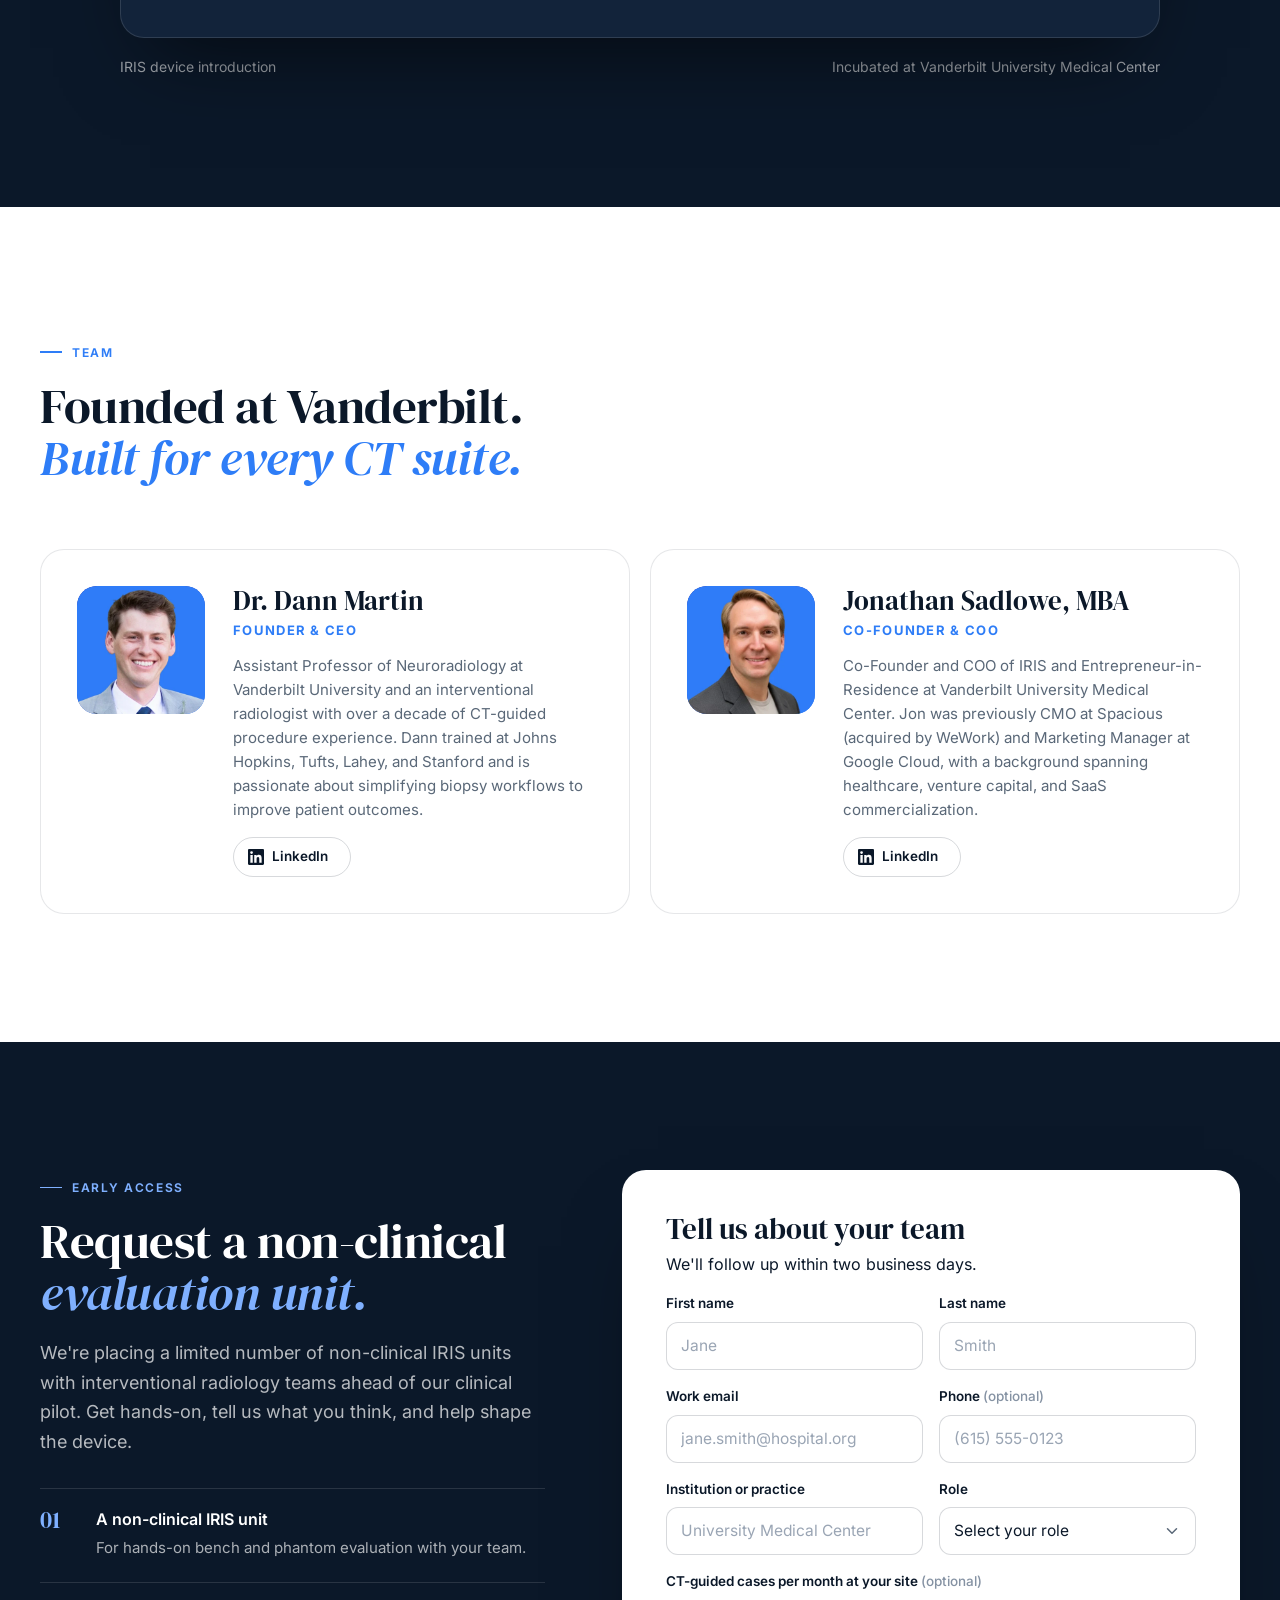
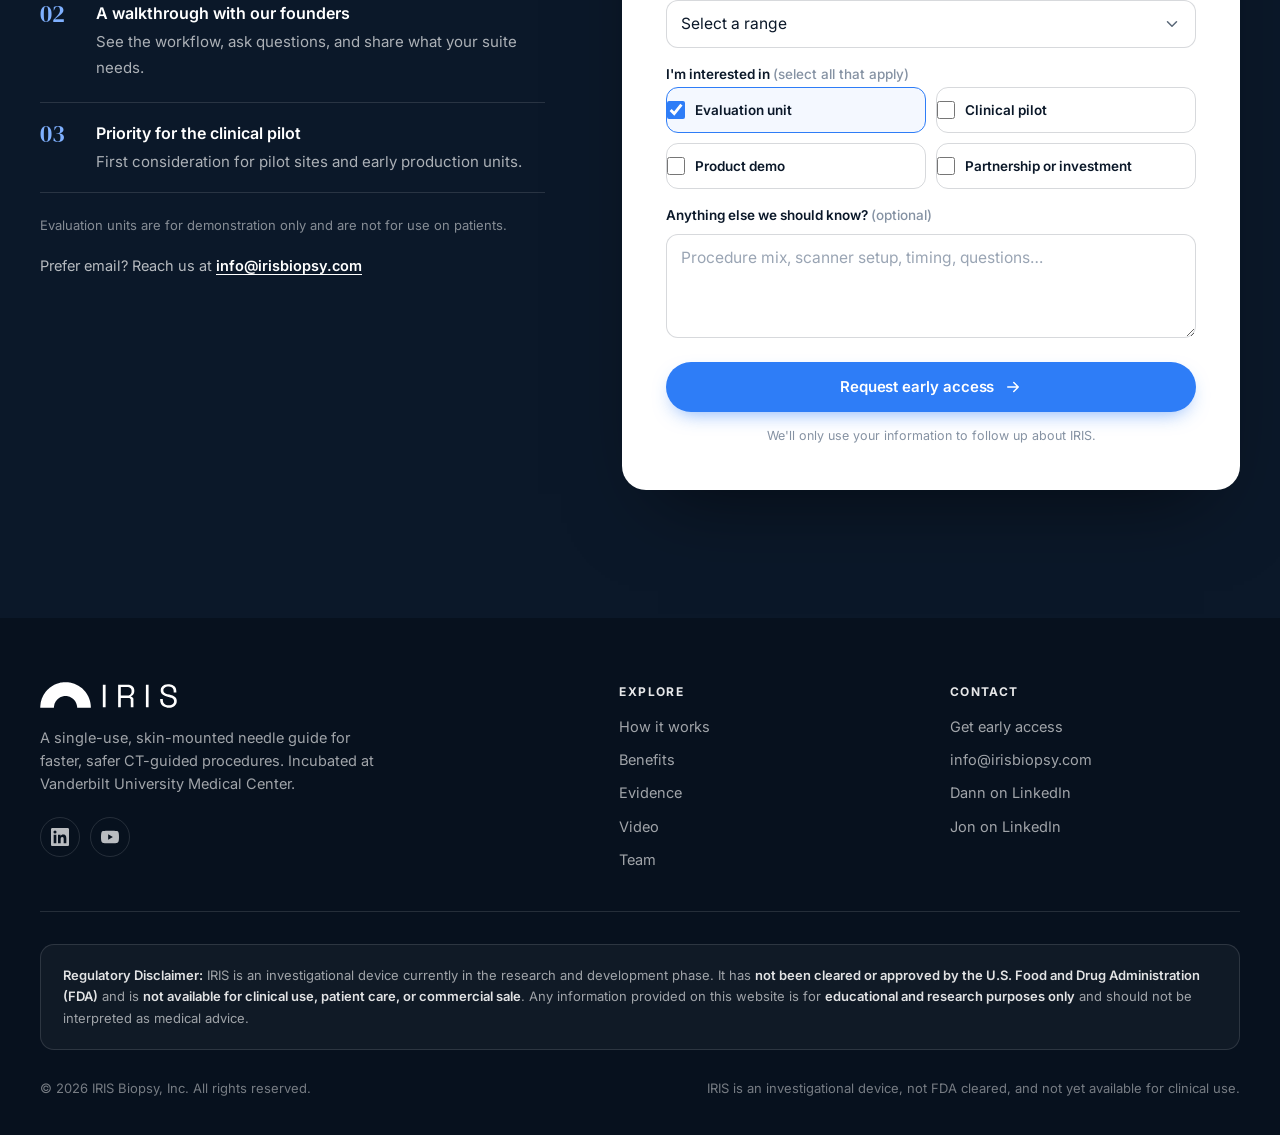
==== commit 791af326: "Copy change" ====
--- a/index.html
+++ b/index.html
@@ -134,7 +134,7 @@
             </a>
             <a class="btn btn--ghost" href="#video">
               <svg aria-hidden="true"><use href="#i-play" /></svg>
-              Watch the introduction
+              Watch the product video
             </a>
           </div>
 
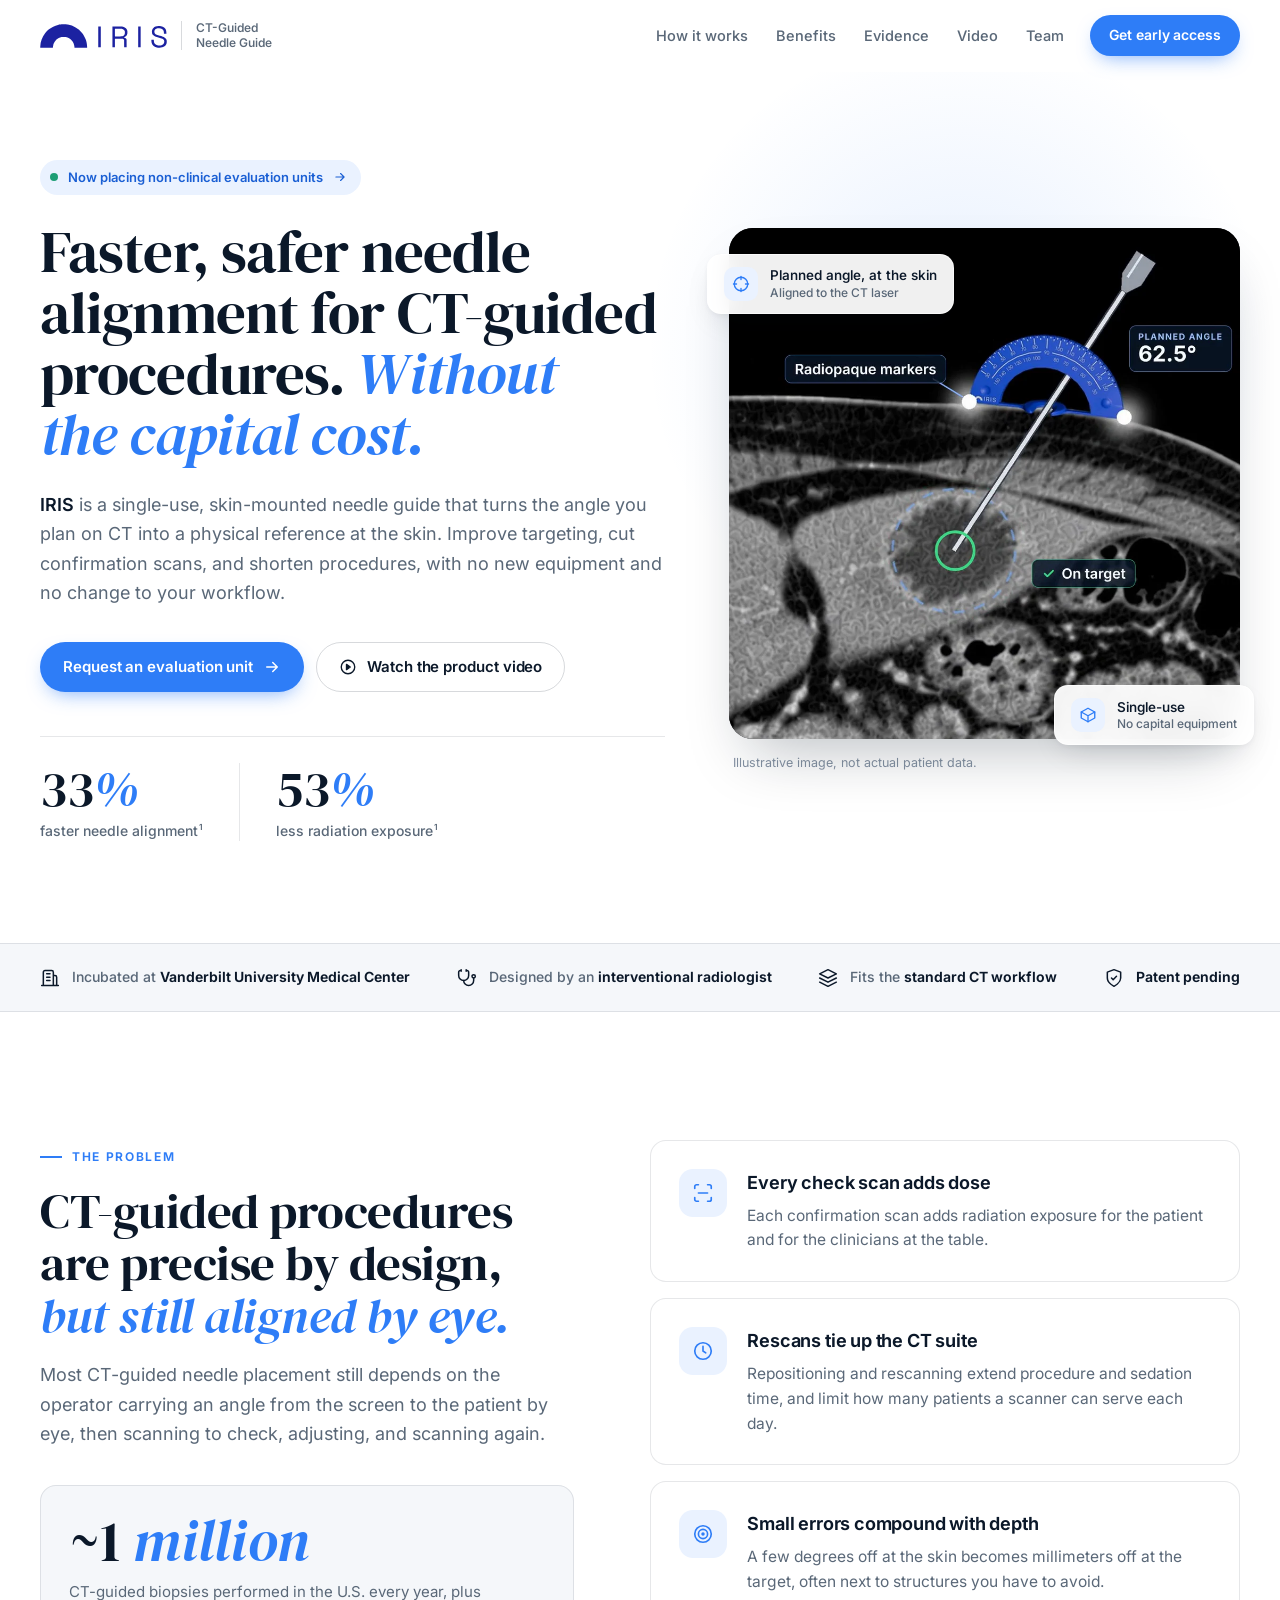
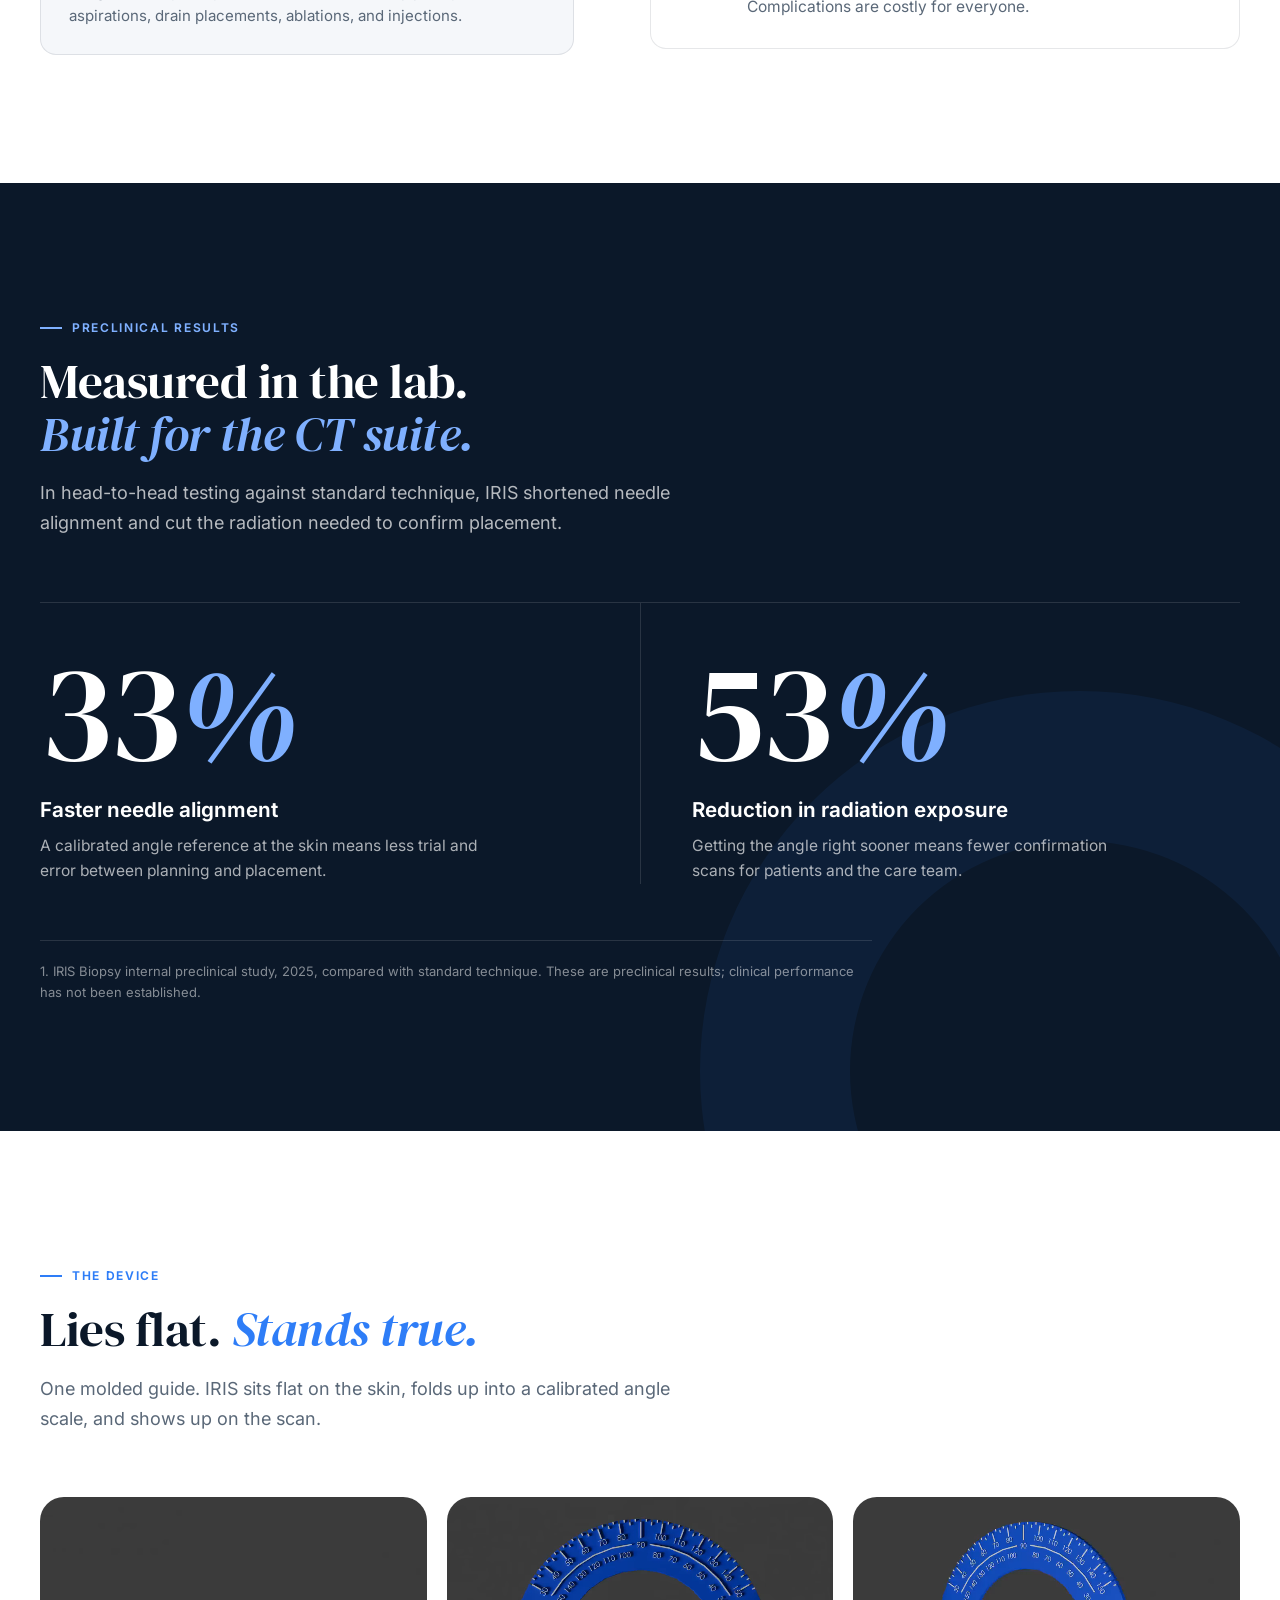
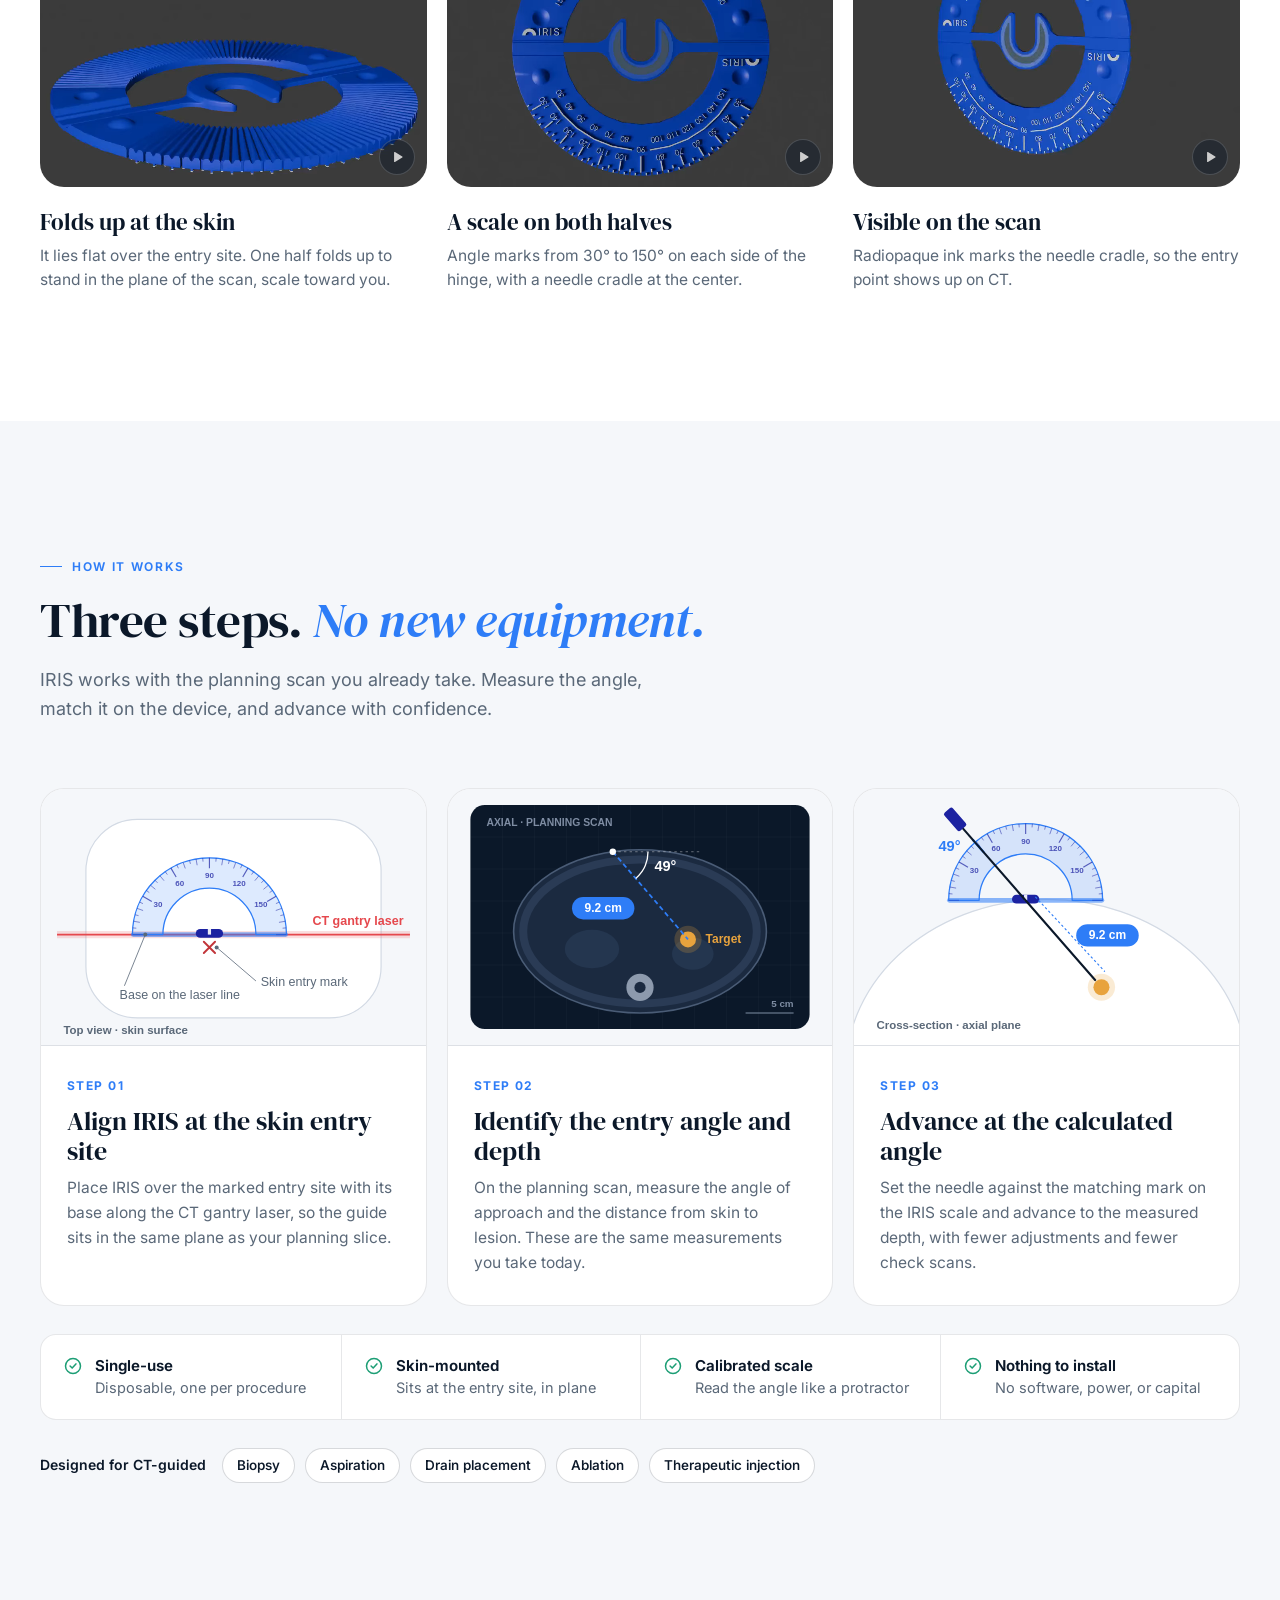
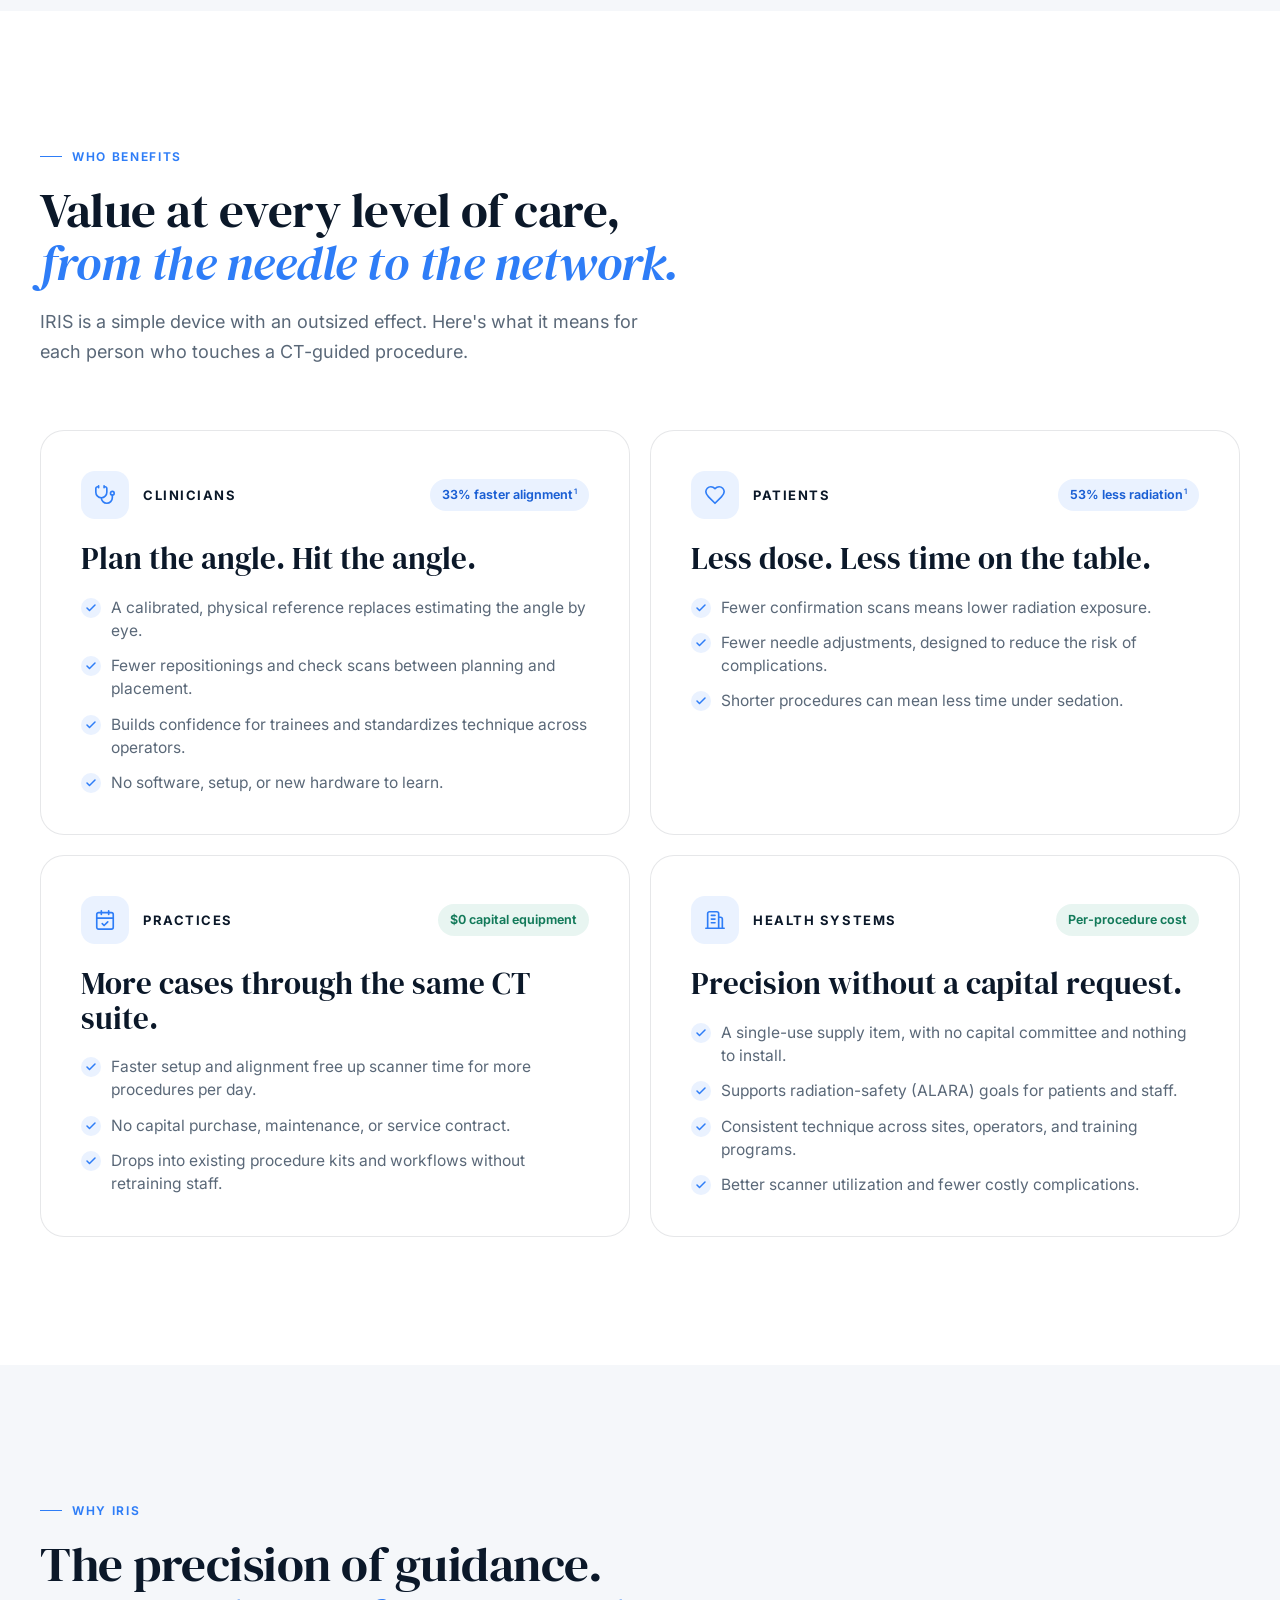
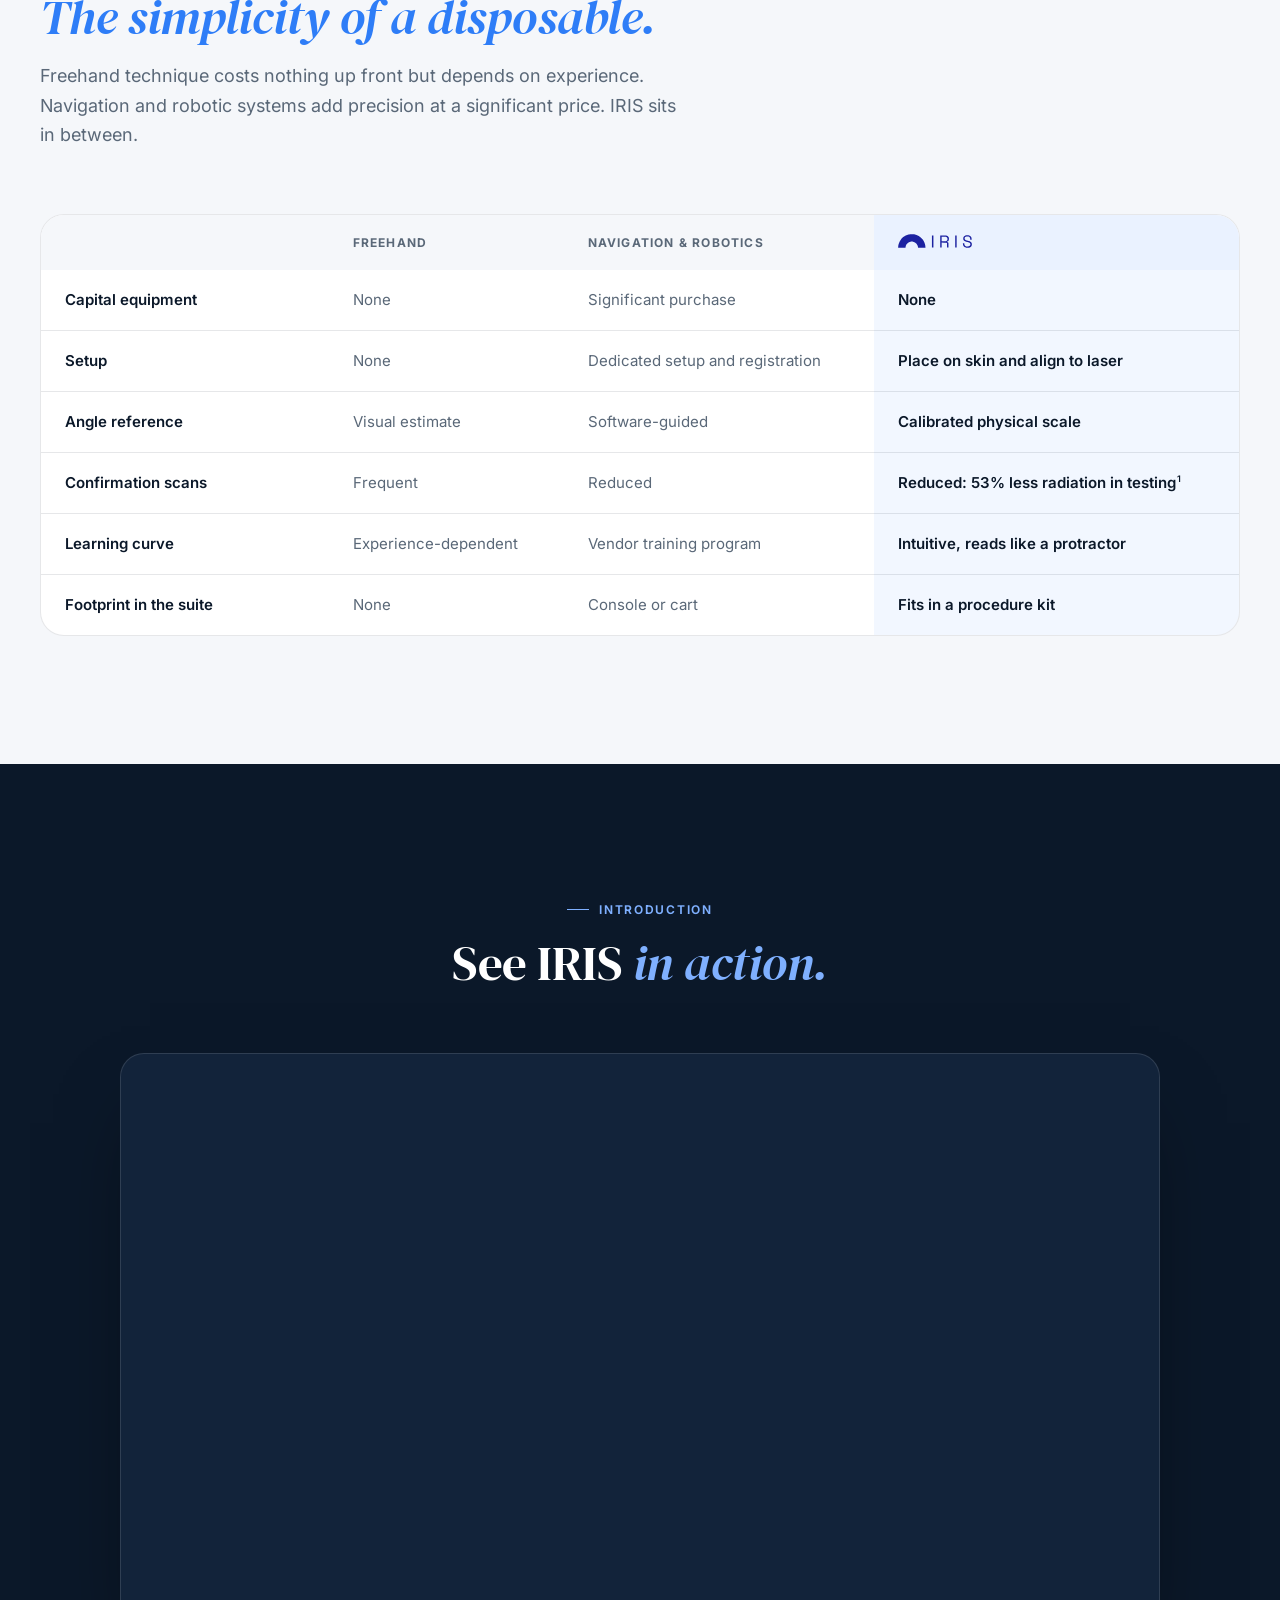
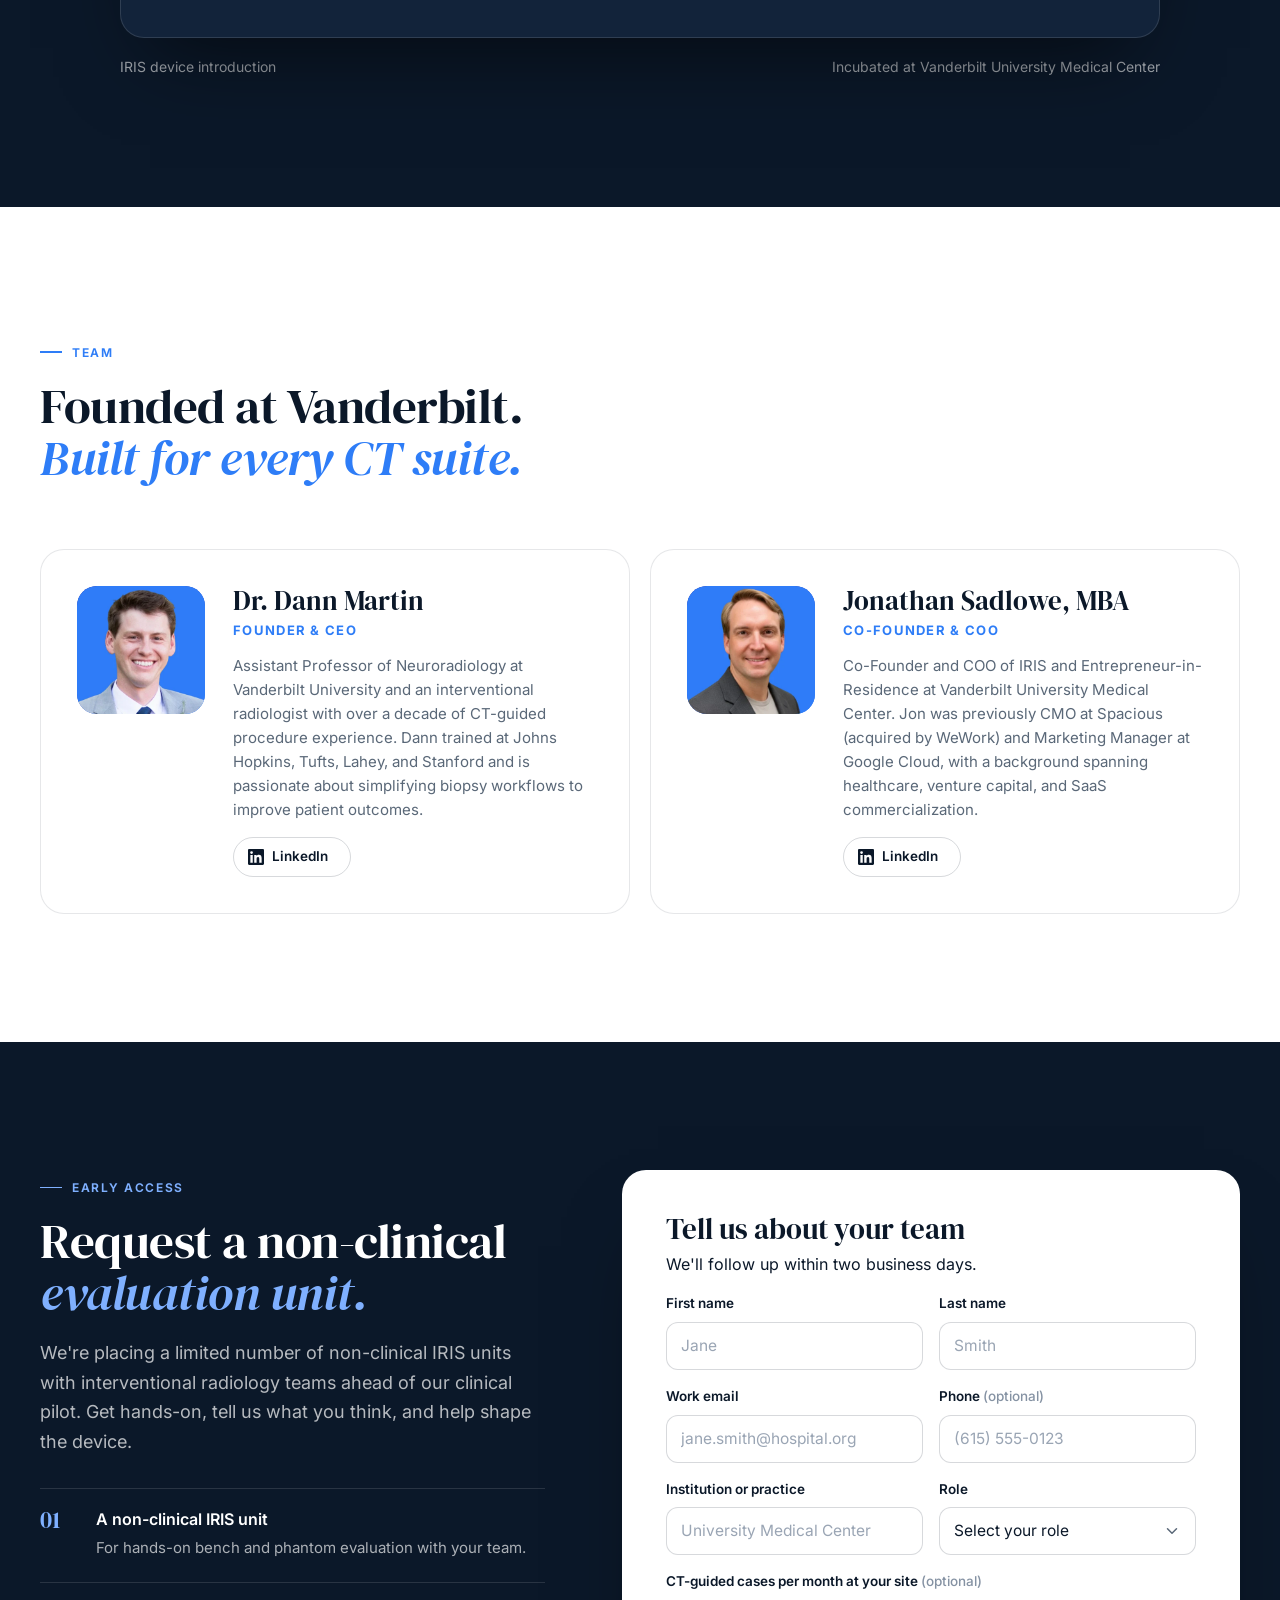
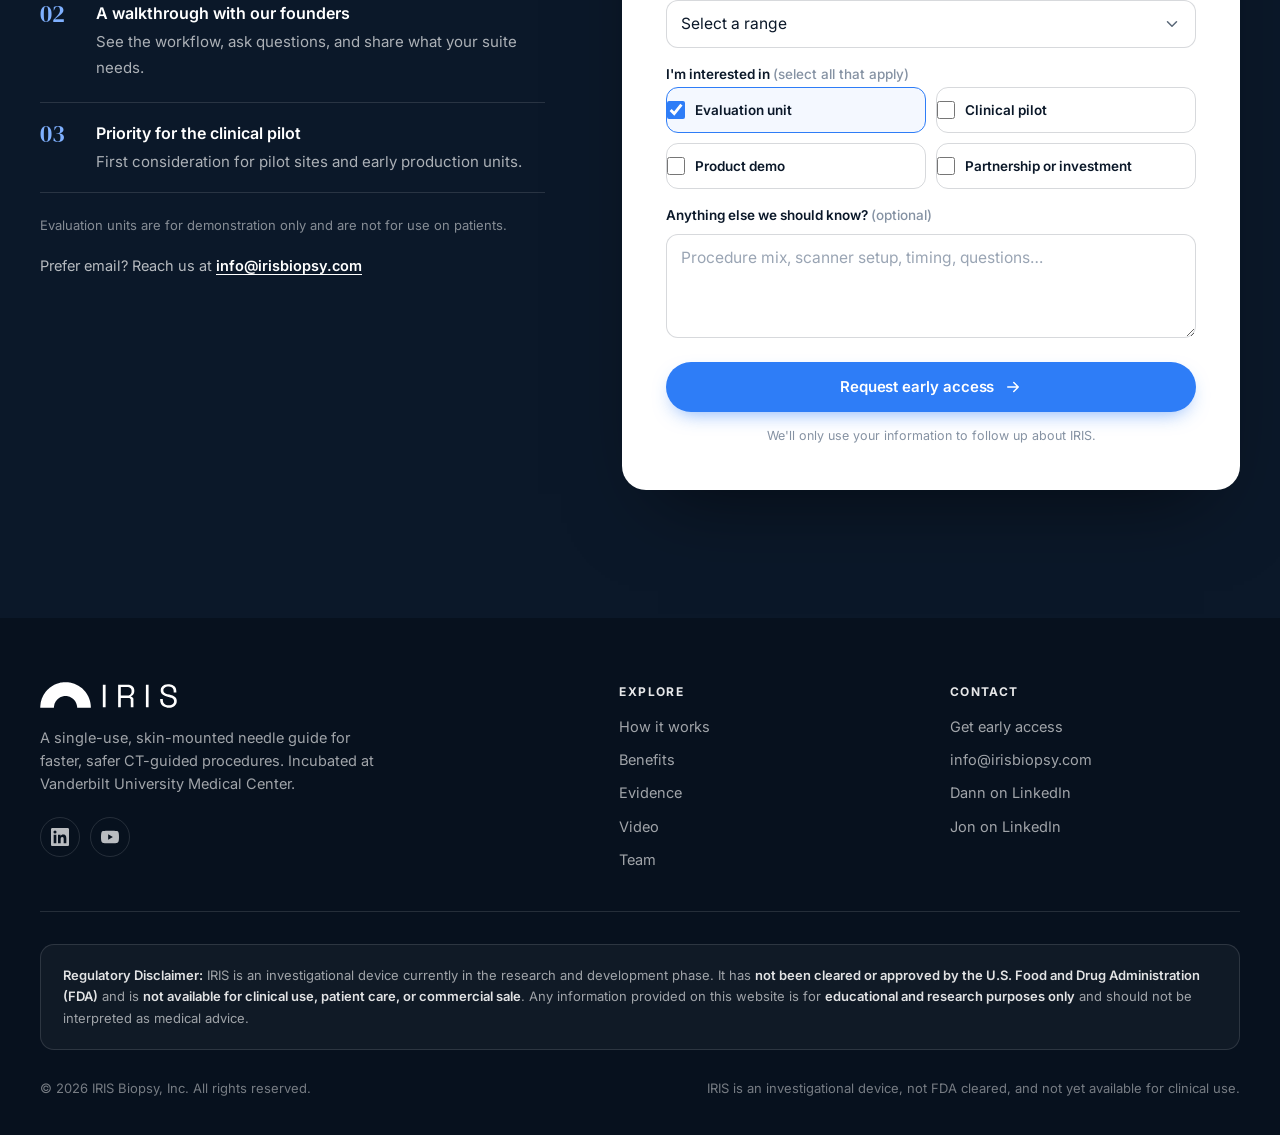
==== commit 99e48af0: "Copy change" ====
--- a/index.html
+++ b/index.html
@@ -188,7 +188,7 @@
           <h2 class="h2" id="problem-title">CT-guided procedures are precise by design, <em>but still aligned by eye.</em></h2>
           <p class="lead">Most CT-guided needle placement still depends on the operator carrying an angle from the screen to the patient by eye, then scanning to check, adjusting, and scanning again.</p>
           <div class="big-figure">
-            <div class="num">~2 <em>million</em></div>
+            <div class="num">~1 <em>million</em></div>
             <p>CT-guided biopsies performed in the U.S. every year, plus aspirations, drain placements, ablations, and injections.</p>
           </div>
         </div>
